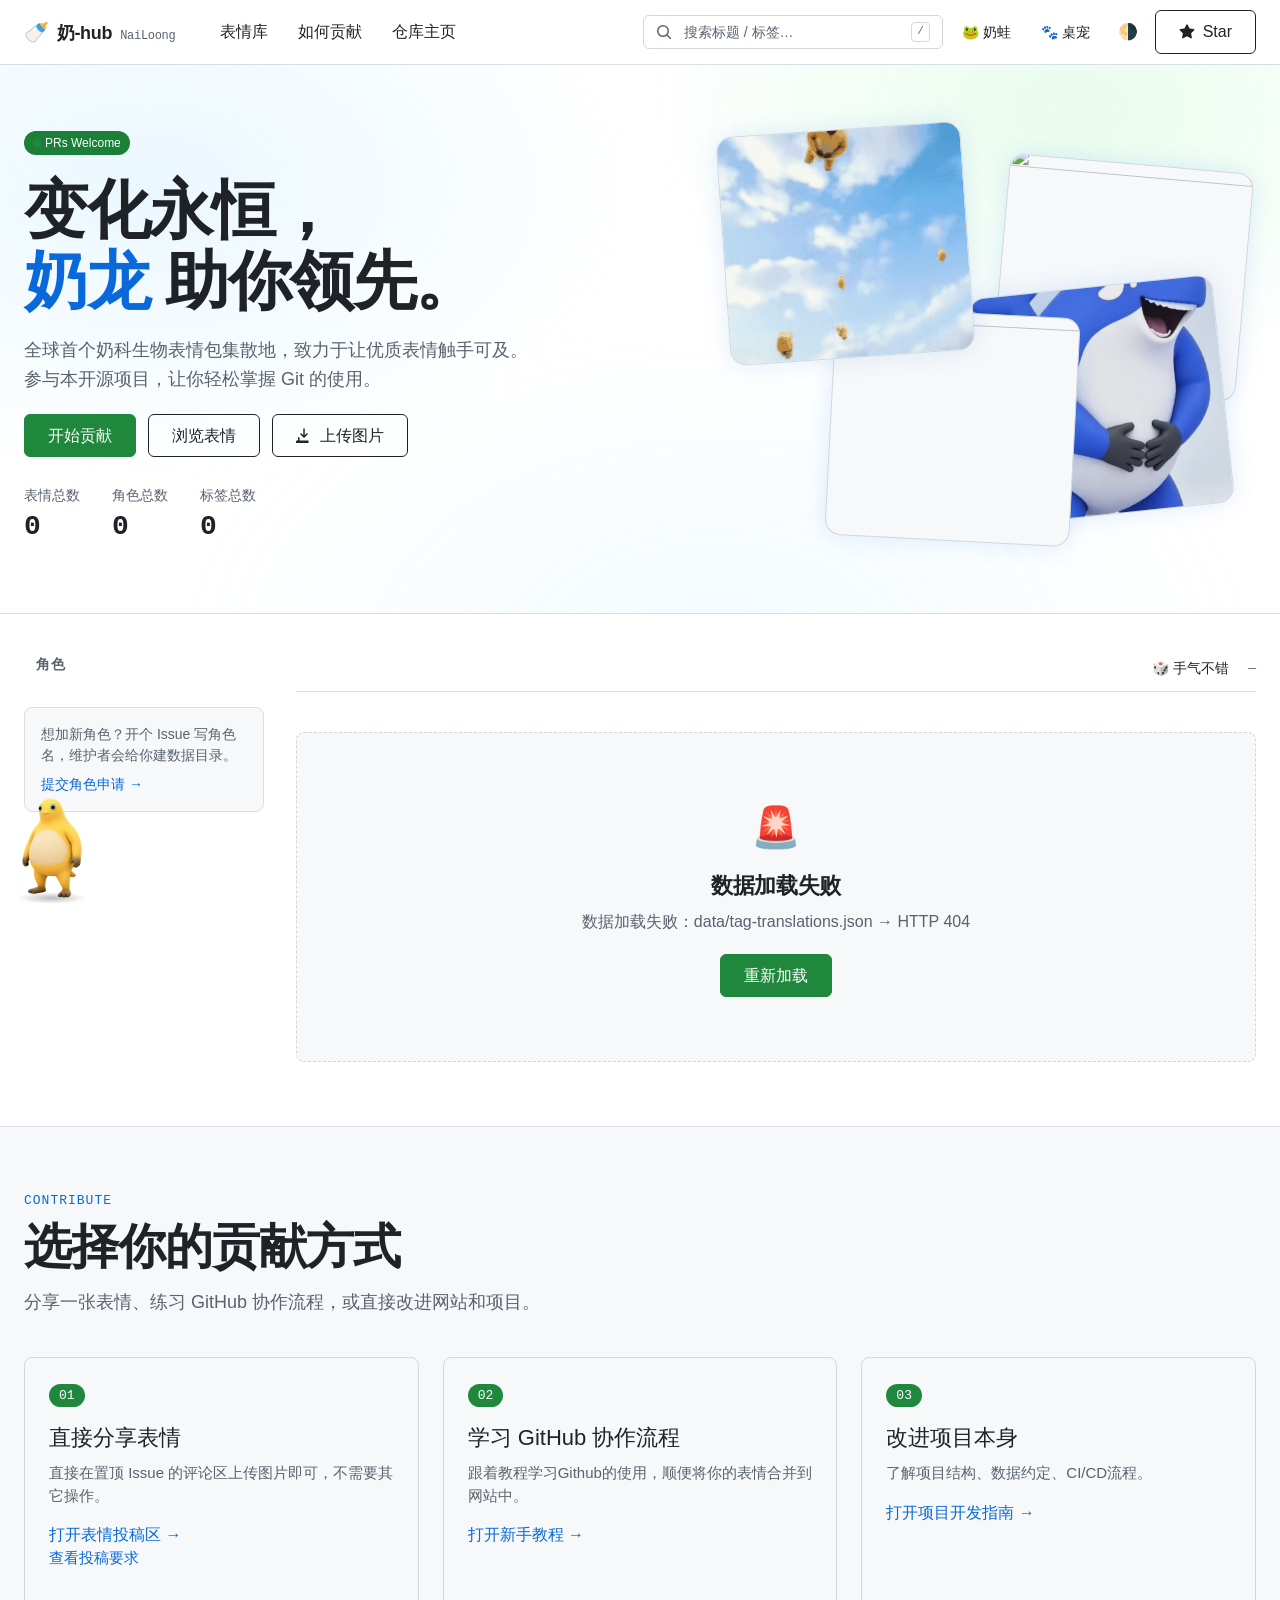
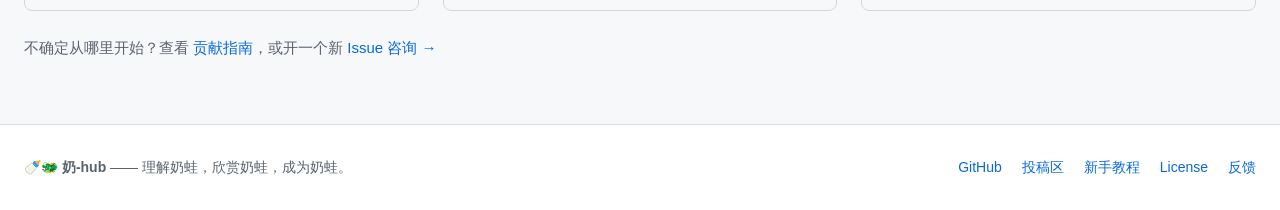
==== index.html @ 18b0f51c "删掉奶娃语音面板" ====
<!DOCTYPE html>
<html lang="zh-CN" data-theme="auto">
<head>
  <meta charset="utf-8">
  <meta name="viewport" content="width=device-width, initial-scale=1">
  <title>奶-hub · NaiLoong — 分布式表情包仓库</title>
  <meta name="description" content="奶-hub（NaiLoong）：奶蛙、奶蛋表情合集，顺便带你走完 Fork → PR 的首次 GitHub 贡献流程。">
  <meta name="color-scheme" content="dark light">
  <meta name="theme-color" content="#0d1117" media="(prefers-color-scheme: dark)">
  <meta name="theme-color" content="#ffffff" media="(prefers-color-scheme: light)">
  <meta property="og:type" content="website">
  <meta property="og:site_name" content="奶-hub · NaiLoong">
  <meta property="og:title" content="奶-hub · NaiLoong — 分布式表情包仓库">
  <meta property="og:description" content="奶-hub（NaiLoong）：奶蛙、奶蛋表情合集，顺便带你走完 Fork → PR 的首次 GitHub 贡献流程。">
  <meta property="og:url" content="https://lin-alg.github.io/NaiLoong/">
  <meta property="og:image" content="https://lin-alg.github.io/NaiLoong/assets/placeholders/naijing.jpg">
  <meta name="twitter:card" content="summary">
  <link rel="icon" href="assets/icons/favicon.svg" type="image/svg+xml">
  <link rel="stylesheet" href="assets/css/style.css">
</head>
<body>
  <a class="skip-link" href="#main">跳到主内容</a>

  <header class="site-header">
    <div class="container header-inner">
      <a class="brand" href="#/">
        <span class="brand-mark" aria-hidden="true">🍼</span>
        <span class="brand-name">奶-hub</span>
        <span class="brand-sub">NaiLoong</span>
      </a>

      <nav class="header-nav" aria-label="主导航">
        <a class="btn btn-ghost" href="#gallery">表情库</a>
        <a class="btn btn-ghost" href="#contribute">如何贡献</a>
        <a class="btn btn-ghost" data-repo-link href="#" rel="noopener">仓库主页</a>
      </nav>

      <div class="header-actions">
        <form class="search-field" id="searchForm" role="search" autocomplete="off">
          <button class="search-submit" type="submit" aria-label="搜索">
            <svg class="search-icon" viewBox="0 0 16 16" width="16" height="16" aria-hidden="true">
              <path fill="currentColor" d="M10.68 11.74a6 6 0 0 1-7.922-8.982 6 6 0 0 1 8.982 7.922l3.04 3.04a.749.749 0 0 1-.326 1.275.749.749 0 0 1-.734-.215ZM11.5 7a4.499 4.499 0 1 0-8.997 0A4.499 4.499 0 0 0 11.5 7Z"></path>
            </svg>
          </button>
          <input id="searchInput" type="search" placeholder="搜索标题 / 标签…" autocomplete="off" spellcheck="false" aria-label="搜索表情">
          <kbd>/</kbd>
        </form>

        <button id="naiwaToggle" class="btn btn-ghost btn-sm hide-sm" type="button" data-naiwa-toggle aria-pressed="false" title="切换到奶蛙主题">🐸 奶蛙</button>

        <button id="petToggle" class="btn btn-ghost btn-sm hide-sm" type="button" data-pet-toggle aria-pressed="true" title="让奶蛙躲起来">🐾 桌宠</button>

        <button id="themeToggle" class="btn btn-ghost icon-btn" type="button" aria-label="切换配色主题" title="切换配色主题">
          <span id="themeIcon" aria-hidden="true">🌗</span>
        </button>

        <a class="btn btn-secondary hide-sm star-btn" data-repo-link data-repo-suffix="/stargazers" href="#" rel="noopener" title="觉得有趣就给项目点个 Star">
          <svg viewBox="0 0 16 16" width="16" height="16" aria-hidden="true"><path fill="currentColor" d="M8 .25a.75.75 0 0 1 .673.418l1.882 3.815 4.21.612a.75.75 0 0 1 .416 1.279l-3.046 2.97.719 4.192a.751.751 0 0 1-1.088.791L8 12.347l-3.766 1.98a.75.75 0 0 1-1.088-.79l.72-4.194L.818 6.374a.75.75 0 0 1 .416-1.28l4.21-.611L7.327.668A.75.75 0 0 1 8 .25Z"/></svg>
          <span id="starCount">Star</span>
        </a>

        <button class="btn btn-ghost icon-btn menu-toggle" id="mobileMenuToggle" type="button" aria-expanded="false" aria-controls="mobileNav" aria-label="打开菜单" title="打开菜单">
          <svg viewBox="0 0 16 16" width="18" height="18" aria-hidden="true"><path fill="currentColor" d="M1.75 3.25A.75.75 0 0 1 2.5 2.5h11a.75.75 0 0 1 0 1.5h-11a.75.75 0 0 1-.75-.75Zm0 4.75a.75.75 0 0 1 .75-.75h11a.75.75 0 0 1 0 1.5h-11a.75.75 0 0 1-.75-.75Zm0 4.75a.75.75 0 0 1 .75-.75h11a.75.75 0 0 1 0 1.5h-11a.75.75 0 0 1-.75-.75Z"/></svg>
        </button>
      </div>

      <nav class="mobile-nav" id="mobileNav" aria-label="移动端主导航" hidden>
        <a href="#gallery">
          <span class="mobile-nav-icon" aria-hidden="true"><svg viewBox="0 0 16 16" fill="none"><rect x="2" y="2" width="5" height="5" rx="1" stroke="currentColor" stroke-width="1.4"/><rect x="9" y="2" width="5" height="5" rx="1" stroke="currentColor" stroke-width="1.4"/><rect x="2" y="9" width="5" height="5" rx="1" stroke="currentColor" stroke-width="1.4"/><rect x="9" y="9" width="5" height="5" rx="1" stroke="currentColor" stroke-width="1.4"/></svg></span>
          <span>表情库</span>
        </a>
        <a href="#contribute">
          <span class="mobile-nav-icon" aria-hidden="true"><svg viewBox="0 0 16 16" fill="none"><path d="M8 2.25v11.5M2.25 8h11.5" stroke="currentColor" stroke-width="1.6" stroke-linecap="round"/><circle cx="8" cy="8" r="6.25" stroke="currentColor" stroke-width="1.2"/></svg></span>
          <span>如何贡献</span>
        </a>
        <a data-repo-link data-repo-suffix="" href="#" rel="noopener">
          <span class="mobile-nav-icon" aria-hidden="true"><svg viewBox="0 0 16 16" fill="none"><path d="M3 2.5h6.25L13 6.25v7.25H3z" stroke="currentColor" stroke-width="1.3" stroke-linejoin="round"/><path d="M9 2.75v3.5h3.5M5.25 9h5.5M5.25 11.25h5.5" stroke="currentColor" stroke-width="1.3" stroke-linecap="round" stroke-linejoin="round"/></svg></span>
          <span>仓库主页</span>
        </a>
        <button class="mobile-nav-upload" type="button" data-upload-trigger>
          <span class="mobile-nav-icon" aria-hidden="true"><svg viewBox="0 0 16 16" fill="none"><path d="M8 10V2.5m0 0L5.25 5.25M8 2.5l2.75 2.75M3 9.5v3.75h10V9.5" stroke="currentColor" stroke-width="1.4" stroke-linecap="round" stroke-linejoin="round"/></svg></span>
          <span>上传图片</span>
        </button>
        <button class="mobile-nav-toggle" type="button" data-naiwa-toggle aria-pressed="false">
          <span class="mobile-nav-icon" aria-hidden="true">🐸</span>
          <span>奶蛙主题</span>
        </button>
        <button class="mobile-nav-toggle" type="button" data-pet-toggle aria-pressed="true">
          <span class="mobile-nav-icon" aria-hidden="true">🐾</span>
          <span>奶蛙桌宠</span>
        </button>
      </nav>
    </div>
  </header>

  <section class="hero" id="top">
    <div class="hero-aurora" aria-hidden="true"></div>
    <div class="container hero-inner">
      <div class="hero-copy">
        <span class="badge badge-open">
          <span class="dot" aria-hidden="true"></span>
          PRs Welcome
        </span>
        <h1 class="hero-title">变化永恒，<br><span class="hero-accent">奶龙</span> 助你领先。</h1>
        <p class="hero-lead">
          全球首个奶科生物表情包集散地，致力于让优质表情触手可及。<br>
          参与本开源项目，让你轻松掌握 Git 的使用。
        </p>
        <div class="hero-actions">
          <a class="btn btn-primary" href="#contribute">开始贡献</a>
          <a class="btn btn-secondary" href="#gallery">浏览表情</a>
          <button class="btn btn-secondary upload-trigger" type="button" data-upload-trigger>
            <svg viewBox="0 0 16 16" width="16" height="16" aria-hidden="true"><path fill="currentColor" d="M8 1.25a.75.75 0 0 1 .75.75v6.19l1.72-1.72a.75.75 0 1 1 1.06 1.06l-3 3a.75.75 0 0 1-1.06 0l-3-3a.75.75 0 1 1 1.06-1.06l1.78 1.78V2A.75.75 0 0 1 8 1.25Z"/><path fill="currentColor" d="M2.75 10a.75.75 0 0 1 .75.75v2.5c0 .138.112.25.25.25h8.5a.25.25 0 0 1 .25.25v2.5a1.75 1.75 0 0 1-1.75 1.75h-8.5A1.75 1.75 0 0 1 2 13.25v-2.5a.75.75 0 0 1 .75-.75Z"/></svg>
            <span>上传图片</span>
          </button>
        </div>
        <dl class="hero-stats">
          <div class="stat"><dt>表情总数</dt><dd id="statItems">0</dd></div>
          <div class="stat"><dt>角色总数</dt><dd id="statChars">0</dd></div>
          <div class="stat"><dt>标签总数</dt><dd id="statTags">0</dd></div>
        </dl>
      </div>
      <div class="hero-visual" aria-hidden="true">
        <div class="hero-tile t1"><img src="assets/placeholders/naiwa_laugh.gif" alt=""></div>
        <div class="hero-tile t2"><img src="assets/placeholders/naidan_andi.gif" alt=""></div>
        <div class="hero-tile t3"><img src="assets/placeholders/naiwa_redemption.gif" alt=""></div>
        <div class="hero-tile t4"><img src="assets/placeholders/naijing.jpg" alt=""></div>
      </div>
    </div>
  </section>

  <main id="main" class="container layout" tabindex="-1">
    <aside class="sidebar" aria-label="角色导航">
      <p class="sidebar-title">角色</p>
      <nav class="sidebar-nav" id="sidebarNav"></nav>
      <div class="sidebar-note reveal">
        <p>想加新角色？开个 Issue 写角色名，维护者会给你建数据目录。</p>
        <a class="link" data-repo-link data-repo-suffix="/issues/new" href="#" rel="noopener">提交角色申请 →</a>
      </div>
    </aside>

    <div class="content" id="gallery">
      <p class="role-intro" id="roleIntro" hidden></p>
      <div class="toolbar">
        <div class="tabs" id="subTabs" role="tablist" aria-label="表情类型"></div>
        <div class="toolbar-meta">
          <button class="btn btn-ghost btn-sm" id="randomBtn" type="button" title="从当前结果中随机打开一张">🎲 手气不错</button>
          <span class="count" id="resultCount" role="status" aria-live="polite">—</span>
          <button class="btn btn-ghost btn-sm" id="clearFilters" type="button" hidden>清除筛选</button>
        </div>
      </div>

      <div class="tag-panel" id="tagPanel" aria-label="标签筛选"></div>

      <div class="grid" id="grid"></div>

      <div class="pager pager-bottom" id="pagerBottom" aria-label="分页导航"></div>

      <div class="empty-state" id="emptyState" hidden>
        <div class="empty-icon" aria-hidden="true">🔍</div>
        <h3>没找到匹配的表情</h3>
        <p>换个关键词，或者点掉几个标签试试。</p>
        <button class="btn btn-secondary" id="emptyReset" type="button">重置筛选</button>
      </div>

      <div class="empty-state" id="errorState" hidden>
        <div class="empty-icon" aria-hidden="true">🚨</div>
        <h3>数据加载失败</h3>
        <p id="errorMsg">请检查网络，或稍后重试。</p>
        <button class="btn btn-primary" id="retryBtn" type="button">重新加载</button>
      </div>
    </div>
  </main>

  <section class="contribute" id="contribute">
    <div class="container">
      <div class="section-head reveal">
        <p class="eyebrow">Contribute</p>
        <h2 class="section-title">选择你的贡献方式</h2>
        <p class="section-lead">分享一张表情、练习 GitHub 协作流程，或直接改进网站和项目。</p>
      </div>

      <ol class="quest">
        <li class="quest-card reveal">
          <span class="quest-num">01</span>
          <h3>直接分享表情</h3>
          <p>直接在置顶 Issue 的评论区上传图片即可，不需要其它操作。</p>
          <a class="link" data-repo-link data-repo-suffix="/issues/1" href="#" rel="noopener">打开表情投稿区 →</a>
          <p><a class="link" href="docs.html#/meme-submissions">查看投稿要求</a></p>
        </li>
        <li class="quest-card reveal">
          <span class="quest-num">02</span>
          <h3>学习 GitHub 协作流程</h3>
          <p>跟着教程学习Github的使用，顺便将你的表情合并到网站中。</p>
          <a class="link" href="docs.html#/github-beginner-guide">打开新手教程 →</a>
        </li>
        <li class="quest-card reveal">
          <span class="quest-num">03</span>
          <h3>改进项目本身</h3>
          <p>了解项目结构、数据约定、CI/CD流程。</p>
          <a class="link" href="docs.html#/project-maintainers-guide">打开项目开发指南 →</a>
        </li>
      </ol>

      <p class="quest-help reveal">
        不确定从哪里开始？查看 <a class="link" href="docs.html#/contributing">贡献指南</a>，或开一个新
        <a class="link" data-repo-link data-repo-suffix="/issues" href="#" rel="noopener">Issue 咨询 →</a>
      </p>
    </div>
  </section>

  <footer class="site-footer">
    <div class="container footer-inner">
      <p>🍼🐲 <strong>奶-hub</strong> —— 理解奶蛙，欣赏奶蛙，成为奶蛙。</p>
      <p class="footer-links">
        <a class="link" data-repo-link href="#" rel="noopener">GitHub</a>
        <a class="link" data-repo-link data-repo-suffix="/issues/1" href="#" rel="noopener">投稿区</a>
        <a class="link" href="docs.html#/github-beginner-guide">新手教程</a>
        <a class="link" href="LICENSE">License</a>
        <a class="link" data-repo-link data-repo-suffix="/issues" href="#" rel="noopener">反馈</a>
      </p>
    </div>
  </footer>

  <dialog class="image-dialog" id="imageDialog" aria-labelledby="imageDialogTitle">
    <div class="image-dialog-content">
      <div class="image-dialog-head">
        <div class="image-dialog-heading">
          <h2 class="image-dialog-title" id="imageDialogTitle">原图</h2>
          <p class="image-dialog-source" id="imageDialogSource" hidden>
            <span>贡献者：<a class="image-dialog-owner" id="imageDialogOwner" href="#" target="_blank" rel="noopener noreferrer"></a></span>
            <a class="image-dialog-source-link" id="imageDialogSourceLink" href="#" target="_blank" rel="noopener noreferrer">查看源文件</a>
            <button class="btn btn-ghost btn-sm image-dialog-download" id="imageDialogDownload" type="button" hidden title="下载原图" aria-label="下载原图">
              <svg viewBox="0 0 16 16" width="14" height="14" aria-hidden="true"><path fill="currentColor" d="M8 1.25a.75.75 0 0 1 .75.75v6.19l1.72-1.72a.75.75 0 1 1 1.06 1.06l-3 3a.75.75 0 0 1-1.06 0l-3-3a.75.75 0 1 1 1.06-1.06l1.78 1.78V2A.75.75 0 0 1 8 1.25Z"/><path fill="currentColor" d="M2.75 10a.75.75 0 0 1 .75.75v2.5c0 .138.112.25.25.25h8.5a.25.25 0 0 0 .25-.25v-2.5a.75.75 0 0 1 1.5 0v2.5A1.75 1.75 0 0 1 12.25 15h-8.5A1.75 1.75 0 0 1 2 13.25v-2.5a.75.75 0 0 1 .75-.75Z"/></svg>
              <span>下载原图</span>
            </button>
          </p>
        </div>
        <button class="btn btn-ghost icon-btn image-dialog-close" id="imageDialogClose" type="button" aria-label="关闭原图">
          <svg viewBox="0 0 16 16" width="16" height="16" aria-hidden="true"><path fill="currentColor" d="M3.72 3.72a.75.75 0 0 1 1.06 0L8 6.94l3.22-3.22a.75.75 0 1 1 1.06 1.06L9.06 8l3.22 3.22a.75.75 0 1 1-1.06 1.06L8 9.06l-3.22 3.22a.75.75 0 1 1-1.06-1.06L6.94 8 3.72 4.78a.75.75 0 0 1 0-1.06Z"/></svg>
        </button>
      </div>
      <div class="image-dialog-stage">
        <p class="image-dialog-status" id="imageDialogStatus" role="status" hidden>正在加载原图…</p>
        <img id="imageDialogImage" alt="" hidden>
      </div>
    </div>
  </dialog>

  <dialog class="upload-dialog" id="uploadDialog" aria-labelledby="uploadDialogTitle">
    <div class="upload-dialog-content">
      <div class="upload-dialog-head">
        <div>
          <h2 class="upload-dialog-title" id="uploadDialogTitle">上传图片</h2>
          <p class="upload-dialog-subtitle">支持 JPG、PNG 或 GIF，单张不超过 5 MB，最多选择 10 张。</p>
        </div>
        <button class="btn btn-ghost icon-btn upload-dialog-close" id="uploadDialogClose" type="button" aria-label="关闭上传窗口" title="关闭上传窗口">
          <svg viewBox="0 0 16 16" width="16" height="16" aria-hidden="true"><path fill="currentColor" d="M3.72 3.72a.75.75 0 0 1 1.06 0L8 6.94l3.22-3.22a.75.75 0 1 1 1.06 1.06L9.06 8l3.22 3.22a.75.75 0 1 1-1.06 1.06L8 9.06l-3.22 3.22a.75.75 0 1 1-1.06-1.06L6.94 8 3.72 4.78a.75.75 0 0 1 0-1.06Z"/></svg>
        </button>
      </div>
      <div class="upload-dialog-body">
        <button class="btn btn-secondary upload-picker" id="uploadChoose" type="button">
          <svg viewBox="0 0 16 16" width="24" height="24" aria-hidden="true"><path fill="currentColor" d="M8 1.25a.75.75 0 0 1 .75.75v6.19l1.72-1.72a.75.75 0 1 1 1.06 1.06l-3 3a.75.75 0 0 1-1.06 0l-3-3a.75.75 0 1 1 1.06-1.06l1.78 1.78V2A.75.75 0 0 1 8 1.25Z"/><path fill="currentColor" d="M2.75 10a.75.75 0 0 1 .75.75v2.5c0 .138.112.25.25.25h8.5a.25.25 0 0 0 .25-.25v-2.5a.75.75 0 1 1 1.5 0v2.5A1.75 1.75 0 0 1 12.25 15h-8.5A1.75 1.75 0 0 1 2 13.25v-2.5a.75.75 0 0 1 .75-.75Z"/></svg>
          <span>选择图片</span>
        </button>
        <input id="uploadInput" type="file" accept=".jpg,.jpeg,.png,.gif,image/jpeg,image/png,image/gif" aria-label="选择待上传图片" multiple hidden>
        <p class="upload-selection" id="uploadSelection" role="status">尚未选择图片</p>
        <ul class="upload-list" id="uploadList" aria-label="待上传图片"></ul>
        <div class="upload-progress" aria-live="polite">
          <div class="upload-progress-head">
            <span id="uploadProgressStatus">等待选择图片</span>
            <span id="uploadProgressCount">0 / 0</span>
          </div>
          <div class="upload-progress-track" id="uploadProgressTrack" role="progressbar" aria-label="上传进度" aria-valuemin="0" aria-valuemax="100" aria-valuenow="0">
            <span id="uploadProgressBar"></span>
          </div>
        </div>
        <div class="upload-dialog-actions">
          <button class="btn btn-ghost" id="uploadCancel" type="button">取消</button>
          <button class="btn btn-primary" id="uploadSubmit" type="button" disabled>开始上传</button>
        </div>
      </div>
    </div>
  </dialog>

  <div class="toast" id="toast" role="status" aria-live="polite" hidden></div>

  <noscript>
    <div class="noscript">本站需要启用 JavaScript 才能渲染表情数据。</div>
  </noscript>

  <script src="assets/js/search.js"></script>
  <script src="assets/js/ghimg.js"></script>
  <script src="assets/js/pet.js"></script>
  <script src="assets/js/app.js"></script>
</body>
</html>
---- assets/css/style.css ----
:root {
  --bg: #0d1117;
  --bg-subtle: #010409;
  --surface: #1f2328;
  --surface-2: #161b22;
  --surface-light: #f0f6fc;
  --text: #f0f6fc;
  --text-on-light: #1f2328;
  --muted: #9198a1;
  --accent: #8dd6ff;
  --primary: #5fed83;
  --primary-hover: #72ff97;
  --primary-active: #4ace6a;
  --primary-dark: #08872b;
  --text-on-primary: #000000;
  --border: #484f58;
  --border-muted: #3d444d;
  --glow: 0 0 24px rgba(141, 214, 255, 0.15);
  --glow-hover: 0 0 32px rgba(141, 214, 255, 0.25);
  --header-bg: rgba(13, 17, 23, 0.85);
  --overlay: rgba(1, 4, 9, 0.7);

  --r-sm: 6px;
  --r-md: 8px;
  --r-lg: 16px;
  --r-full: 9999px;

  --sp-1: 4px;
  --sp-2: 8px;
  --sp-3: 12px;
  --sp-4: 16px;
  --sp-5: 20px;
  --sp-6: 24px;
  --sp-8: 32px;
  --sp-10: 40px;
  --sp-12: 48px;
  --sp-16: 64px;

  --font: "Mona Sans", -apple-system, BlinkMacSystemFont, "Segoe UI", Helvetica, Arial, sans-serif,
    "Apple Color Emoji", "Segoe UI Emoji", "Noto Color Emoji";
  --mono: ui-monospace, "Mona Sans Mono", SFMono-Regular, "SF Mono", Menlo, Consolas,
    "Liberation Mono", monospace;

  --header-h: 64px;
  --container: 1280px;
}

:root[data-theme="light"] {
  --bg: #ffffff;
  --bg-subtle: #f6f8fa;
  --surface: #f6f8fa;
  --surface-2: #ffffff;
  --surface-light: #ffffff;
  --text: #1f2328;
  --text-on-light: #1f2328;
  --muted: #59636e;
  --accent: #0969da;
  --primary: #1f883d;
  --primary-hover: #2a9f47;
  --primary-active: #178136;
  --primary-dark: #1a7f37;
  --text-on-primary: #ffffff;
  --border: #d0d7de;
  --border-muted: #d8dee4;
  --glow: 0 0 24px rgba(9, 105, 218, 0.12);
  --glow-hover: 0 0 32px rgba(9, 105, 218, 0.2);
  --header-bg: rgba(255, 255, 255, 0.85);
  --overlay: rgba(31, 35, 40, 0.5);
}

/* 奶蛙主题：海绵宝宝级的亮黄底 + 海水蓝点缀，圆角和光晕都放软。 */
:root[data-theme="naiwa"] {
  --bg: #ffe45c;
  --bg-subtle: #ffd83d;
  --surface: #fff6c9;
  --surface-2: #ffe98f;
  --surface-light: #fffdf0;
  --text: #4a3400;
  --text-on-light: #4a3400;
  --muted: #6d5210;
  --accent: #0b7fa8;
  --primary: #f5a300;
  --primary-hover: #ffb524;
  --primary-active: #d98c00;
  --primary-dark: #8a5800;
  --text-on-primary: #3a2600;
  --border: #e8c64a;
  --border-muted: #f2d96e;
  --glow: 0 0 24px rgba(245, 163, 0, 0.3);
  --glow-hover: 0 0 32px rgba(11, 127, 168, 0.32);
  --header-bg: rgba(255, 228, 92, 0.86);
  --overlay: rgba(74, 52, 0, 0.45);

  --r-sm: 8px;
  --r-md: 14px;
  --r-lg: 22px;
}

:root[data-theme="naiwa"] body {
  background-image:
    radial-gradient(circle at 12% 14%, rgba(11, 127, 168, 0.14), transparent 40%),
    radial-gradient(circle at 88% 8%, rgba(255, 255, 255, 0.4), transparent 38%),
    radial-gradient(circle at 70% 92%, rgba(11, 127, 168, 0.1), transparent 42%);
  background-attachment: fixed;
}

:root[data-theme="naiwa"] ::selection {
  background: rgba(245, 163, 0, 0.42);
}

:root[data-theme="naiwa"] .hero-aurora {
  background:
    radial-gradient(45% 55% at 18% 30%, rgba(255, 255, 255, 0.5), transparent 70%),
    radial-gradient(40% 50% at 78% 20%, rgba(11, 127, 168, 0.24), transparent 70%),
    radial-gradient(50% 60% at 55% 90%, rgba(245, 163, 0, 0.32), transparent 70%);
}

:root[data-theme="naiwa"] .hero-title,
:root[data-theme="naiwa"] .section-title {
  letter-spacing: -0.5px;
}

:root[data-theme="naiwa"] .pet-bubble {
  background: #fffdf0;
  border-color: #e0b93f;
  box-shadow: 0 2px 0 rgba(170, 130, 15, 0.16);
}

:root[data-theme="naiwa"] .pet-bubble::after {
  background: #fffdf0;
  border-color: #e0b93f;
}

:root[data-theme="naiwa"] .card:hover {
  transform: translateY(-6px) rotate(-0.3deg);
}

:root[data-theme="naiwa"] .btn-ghost.is-on,
:root[data-theme="naiwa"] .mobile-nav-toggle.is-on {
  background: var(--surface-2);
  border-color: var(--border);
  color: var(--primary-dark);
}

@media (prefers-color-scheme: light) {
  :root[data-theme="auto"] {
    --bg: #ffffff;
    --bg-subtle: #f6f8fa;
    --surface: #f6f8fa;
    --surface-2: #ffffff;
    --surface-light: #ffffff;
    --text: #1f2328;
    --text-on-light: #1f2328;
    --muted: #59636e;
    --accent: #0969da;
    --primary: #1f883d;
    --primary-hover: #2a9f47;
    --primary-active: #178136;
    --primary-dark: #1a7f37;
    --text-on-primary: #ffffff;
    --border: #d0d7de;
    --border-muted: #d8dee4;
    --glow: 0 0 24px rgba(9, 105, 218, 0.12);
    --glow-hover: 0 0 32px rgba(9, 105, 218, 0.2);
    --header-bg: rgba(255, 255, 255, 0.85);
    --overlay: rgba(31, 35, 40, 0.5);
  }
}

*,
*::before,
*::after {
  box-sizing: border-box;
}

html {
  scroll-behavior: smooth;
  scroll-padding-top: calc(var(--header-h) + var(--sp-6));
}

body {
  margin: 0;
  background-color: var(--bg);
  color: var(--text);
  font-family: var(--font);
  font-size: 16px;
  line-height: 1.5;
  -webkit-font-smoothing: antialiased;
  text-rendering: optimizeLegibility;
}

img {
  max-width: 100%;
  display: block;
}

[hidden] {
  display: none !important;
}

a {
  color: inherit;
  text-decoration: none;
}

h1, h2, h3, p, dl, dd, ol, ul {
  margin: 0;
}

:focus-visible {
  outline: 2px solid var(--accent);
  outline-offset: 2px;
}

::selection {
  background: rgba(141, 214, 255, 0.3);
  color: inherit;
}

:root[data-theme="light"] ::selection {
  background: rgba(9, 105, 218, 0.22);
}

.container {
  max-width: var(--container);
  margin: 0 auto;
  padding: 0 var(--sp-6);
}

.skip-link {
  position: absolute;
  left: -9999px;
  top: var(--sp-2);
  z-index: 99;
  background: var(--primary);
  color: var(--text-on-primary);
  padding: var(--sp-2) var(--sp-4);
  border-radius: var(--r-sm);
}

.skip-link:focus {
  left: var(--sp-4);
}

.link {
  color: var(--accent);
  transition: text-decoration-color 150ms ease-out;
}

.link:hover {
  text-decoration: underline;
  text-decoration-color: var(--accent);
}

code {
  font-family: var(--mono);
  font-size: 14px;
  background: var(--surface-2);
  border: 1px solid var(--border-muted);
  border-radius: var(--r-sm);
  padding: 1px 6px;
}

/* ---------- Buttons ---------- */
.btn {
  display: inline-flex;
  align-items: center;
  justify-content: center;
  gap: var(--sp-2);
  font-family: inherit;
  font-size: 16px;
  font-weight: 500;
  line-height: 1.2;
  padding: 11px 23px;
  border-radius: var(--r-sm);
  border: 1px solid transparent;
  background: transparent;
  color: var(--text);
  cursor: pointer;
  white-space: nowrap;
  transition: background-color 80ms cubic-bezier(0.33, 1, 0.68, 1),
    border-color 80ms cubic-bezier(0.33, 1, 0.68, 1), color 80ms cubic-bezier(0.33, 1, 0.68, 1);
}

.btn-primary {
  background: var(--primary);
  border-color: var(--primary);
  color: var(--text-on-primary);
}

.btn-primary:hover {
  background: var(--primary-hover);
  border-color: var(--primary-hover);
}

.btn-primary:active {
  background: var(--primary-active);
  border-color: var(--primary-active);
  transition: none;
}

.btn-secondary {
  border-color: var(--text);
  color: var(--text);
}

.btn-secondary:hover {
  background: rgba(240, 246, 252, 0.1);
}

:root[data-theme="light"] .btn-secondary:hover {
  background: rgba(31, 35, 40, 0.08);
}

.btn-secondary:active {
  background: rgba(240, 246, 252, 0.15);
  transition: none;
}

.btn-ghost {
  font-weight: 400;
  padding: 8px 12px;
}

.btn-ghost:hover {
  color: var(--accent);
  background: rgba(141, 214, 255, 0.1);
}

.btn-ghost:active {
  background: rgba(141, 214, 255, 0.15);
  transition: none;
}

:root[data-theme="light"] .btn-ghost:hover,
:root[data-theme="light"] .btn-ghost:active {
  background: rgba(9, 105, 218, 0.1);
}

.btn-sm {
  font-size: 14px;
  padding: 5px 10px;
}

.icon-btn {
  padding: 8px;
  min-width: 36px;
  min-height: 36px;
  font-size: 16px;
}

/* ---------- Badges ---------- */
.badge {
  display: inline-flex;
  align-items: center;
  gap: var(--sp-1);
  font-size: 12px;
  font-weight: 500;
  padding: 2px 8px;
  border-radius: var(--r-full);
  line-height: 1.5;
  border: 1px solid transparent;
}

.badge-open {
  background: var(--primary-dark);
  color: #ffffff;
}

.badge-open .dot {
  width: 8px;
  height: 8px;
  border-radius: var(--r-full);
  background: var(--primary);
}

/* ---------- Header ---------- */
.site-header {
  position: sticky;
  top: 0;
  z-index: 32;
  background: var(--header-bg);
  backdrop-filter: saturate(160%) blur(12px);
  border-bottom: 1px solid var(--border-muted);
}

.header-inner {
  display: flex;
  align-items: center;
  gap: var(--sp-4);
  height: var(--header-h);
}

.brand {
  display: inline-flex;
  align-items: baseline;
  gap: var(--sp-2);
  font-weight: 600;
  font-size: 18px;
  letter-spacing: -0.3px;
}

.brand-mark {
  font-size: 20px;
}

.brand-sub {
  font-family: var(--mono);
  font-size: 12px;
  color: var(--muted);
  font-weight: 400;
}

.header-nav {
  display: flex;
  align-items: center;
  gap: var(--sp-1);
  margin-left: var(--sp-4);
}

.header-actions {
  display: flex;
  align-items: center;
  gap: var(--sp-2);
  margin-left: auto;
  flex: 1 1 auto;
  justify-content: flex-end;
  min-width: 0;
}

.search-field {
  position: relative;
  display: flex;
  align-items: center;
  gap: var(--sp-1);
  background: var(--surface-light);
  border: 1px solid var(--border);
  border-radius: var(--r-sm);
  padding: 0 var(--sp-3);
  margin: 0;
  flex: 0 1 300px;
  min-width: 120px;
  transition: border-color 150ms ease-out, box-shadow 150ms ease-out;
}

.search-field:focus-within {
  border-color: var(--accent);
  box-shadow: 0 0 12px rgba(141, 214, 255, 0.3);
}

:root[data-theme="light"] .search-field:focus-within {
  box-shadow: 0 0 12px rgba(9, 105, 218, 0.25);
}

.search-submit {
  display: flex;
  align-items: center;
  justify-content: center;
  background: none;
  border: none;
  padding: 6px 0;
  color: var(--muted);
  cursor: pointer;
  flex: none;
  border-radius: var(--r-sm);
  transition: color 150ms ease-out, transform 150ms ease-out;
}

.search-submit:hover {
  color: var(--accent);
}

.search-submit:active {
  transform: scale(0.9);
}

.search-field .search-icon {
  color: inherit;
  flex: none;
}

.search-field input {
  background: transparent;
  border: none;
  outline: none;
  color: var(--text-on-light);
  font-family: inherit;
  font-size: 14px;
  padding: 8px var(--sp-2);
  flex: 1 1 auto;
  width: 100%;
  min-width: 0;
  transition: opacity 150ms ease-out;
}

.search-field input::placeholder {
  color: var(--muted);
}

.search-field kbd {
  font-family: var(--mono);
  font-size: 11px;
  color: var(--muted);
  border: 1px solid var(--border);
  border-radius: 4px;
  padding: 0 5px;
  line-height: 1.6;
}

/* ---------- Hero ---------- */
.hero {
  position: relative;
  overflow: hidden;
  border-bottom: 1px solid var(--border-muted);
  padding: var(--sp-16) 0;
}

.hero-aurora {
  position: absolute;
  inset: -20% -10% auto -10%;
  height: 140%;
  background:
    radial-gradient(45% 55% at 18% 30%, rgba(141, 214, 255, 0.18), transparent 70%),
    radial-gradient(40% 50% at 78% 20%, rgba(95, 237, 131, 0.14), transparent 70%),
    radial-gradient(50% 60% at 55% 90%, rgba(141, 214, 255, 0.1), transparent 70%);
  filter: blur(8px);
  z-index: -1;
  animation: aurora-shift 16s ease-in-out infinite alternate;
}

@keyframes aurora-shift {
  from { transform: translate3d(-2%, -1%, 0) scale(1); }
  to { transform: translate3d(3%, 2%, 0) scale(1.06); }
}

.hero-inner {
  display: grid;
  grid-template-columns: minmax(0, 1.1fr) minmax(0, 0.9fr);
  gap: var(--sp-12);
  align-items: center;
}

.hero-copy > * + * {
  margin-top: var(--sp-5);
}

.hero-copy > * {
  animation: rise 620ms cubic-bezier(0.33, 1, 0.68, 1) backwards;
}

.hero-copy > *:nth-child(1) { animation-delay: 40ms; }
.hero-copy > *:nth-child(2) { animation-delay: 110ms; }
.hero-copy > *:nth-child(3) { animation-delay: 180ms; }
.hero-copy > *:nth-child(4) { animation-delay: 250ms; }
.hero-copy > *:nth-child(5) { animation-delay: 320ms; }

@keyframes rise {
  from {
    opacity: 0;
    transform: translateY(18px);
  }
  to {
    opacity: 1;
    transform: none;
  }
}

.hero-title {
  font-size: clamp(40px, 6vw, 64px);
  font-weight: 600;
  line-height: 1.1;
  letter-spacing: -1.5px;
}

.hero-accent {
  color: var(--accent);
}

.hero-lead {
  font-size: 18px;
  line-height: 1.6;
  color: var(--muted);
  max-width: 56ch;
}

.hero-actions {
  display: flex;
  flex-wrap: wrap;
  gap: var(--sp-3);
}

.hero-stats {
  display: flex;
  gap: var(--sp-8);
  padding-top: var(--sp-2);
}

.stat dt {
  font-size: 14px;
  color: var(--muted);
}

.stat dd {
  font-family: var(--mono);
  font-size: 28px;
  font-weight: 600;
  letter-spacing: -0.5px;
  color: var(--text);
}

.hero-visual {
  position: relative;
  height: 420px;
}

.hero-tile {
  --rot: 0deg;
  position: absolute;
  width: 46%;
  border: 1px solid var(--border);
  border-radius: var(--r-lg);
  overflow: hidden;
  background: var(--surface);
  box-shadow: var(--glow);
  transform: rotate(var(--rot));
  animation: tile-in 700ms cubic-bezier(0.33, 1, 0.68, 1) backwards;
  transition: transform 240ms cubic-bezier(0.33, 1, 0.68, 1), box-shadow 240ms ease-out,
    border-color 240ms ease-out;
}

@keyframes tile-in {
  from {
    opacity: 0;
    transform: translateY(28px) scale(0.94) rotate(var(--rot));
  }
}

.hero-tile img {
  display: block;
  width: 100%;
  aspect-ratio: 1 / 1;
  margin: -8px 0;
  object-fit: cover;
  animation: float 7s ease-in-out infinite alternate;
}

.hero-tile.t2 img { animation-duration: 8.5s; animation-delay: -1.2s; }
.hero-tile.t3 img { animation-duration: 9.5s; animation-delay: -2.4s; }
.hero-tile.t4 img { animation-duration: 8s; animation-delay: -3.1s; }

@keyframes float {
  from {
    transform: translateY(-5px);
  }
  to {
    transform: translateY(6px);
  }
}

.hero-tile:hover {
  border-color: var(--accent);
  box-shadow: var(--glow-hover);
  transform: rotate(var(--rot)) translateY(-4px);
}

.hero-tile.t1 { top: 0; left: 0; --rot: -4deg; z-index: 5; }
.hero-tile.t2 { top: 8%; right: 2%; --rot: 5deg; z-index: 1; }
.hero-tile.t3 { bottom: 2%; left: 20%; --rot: 3deg; z-index: 3; }
.hero-tile.t4 { bottom: 8%; right: 6%; --rot: -6deg; z-index: 2; }

.hero-tile:hover,
.hero-tile:focus-within {
  z-index: 10;
}

/* ---------- Layout ---------- */
.layout {
  display: grid;
  grid-template-columns: 240px minmax(0, 1fr);
  gap: var(--sp-8);
  padding-top: var(--sp-10);
  padding-bottom: var(--sp-16);
  align-items: start;
}

.sidebar {
  position: sticky;
  top: calc(var(--header-h) + var(--sp-6));
}

.sidebar-title {
  font-size: 14px;
  font-weight: 600;
  color: var(--muted);
  text-transform: uppercase;
  letter-spacing: 0.6px;
  padding: 0 var(--sp-3);
  margin-bottom: var(--sp-2);
}

.sidebar-nav {
  display: flex;
  flex-direction: column;
  gap: var(--sp-1);
}

.side-item {
  display: flex;
  align-items: center;
  gap: var(--sp-2);
  padding: var(--sp-2) var(--sp-3);
  border-radius: var(--r-sm);
  border: 1px solid transparent;
  color: var(--text);
  transition: background-color 150ms ease-out, border-color 150ms ease-out,
    color 150ms ease-out, transform 180ms cubic-bezier(0.33, 1, 0.68, 1);
}

.side-item:hover {
  background: rgba(141, 214, 255, 0.08);
  color: var(--accent);
  transform: translateX(3px);
}

:root[data-theme="light"] .side-item:hover {
  background: rgba(9, 105, 218, 0.08);
}

.side-item.is-active {
  background: var(--surface);
  border-color: var(--border);
  color: var(--text);
}

.side-icon {
  font-size: 16px;
}

.side-name {
  font-size: 15px;
  font-weight: 500;
}

.side-count {
  margin-left: auto;
  font-family: var(--mono);
  font-size: 12px;
  color: var(--muted);
}

.sidebar-note {
  margin-top: var(--sp-6);
  padding: var(--sp-4);
  background: var(--surface);
  border: 1px solid var(--border-muted);
  border-radius: var(--r-md);
  font-size: 14px;
  color: var(--muted);
}

.sidebar-note p {
  margin-bottom: var(--sp-2);
}

/* ---------- Toolbar & Tabs ---------- */
.role-intro {
  margin: 0 0 var(--sp-3);
  font-size: 14px;
  line-height: 1.6;
  color: var(--muted);
}

.toolbar {
  display: flex;
  align-items: flex-end;
  justify-content: space-between;
  gap: var(--sp-4);
  border-bottom: 1px solid var(--border-muted);
}

.tabs {
  display: flex;
  gap: var(--sp-2);
  overflow-x: auto;
}

.tab {
  font-family: inherit;
  font-size: 15px;
  background: none;
  border: none;
  border-bottom: 2px solid transparent;
  color: var(--muted);
  padding: var(--sp-2) var(--sp-3);
  cursor: pointer;
  display: inline-flex;
  align-items: center;
  gap: var(--sp-2);
  transition: color 150ms ease-out, border-color 200ms cubic-bezier(0.33, 1, 0.68, 1),
    transform 160ms ease-out;
  white-space: nowrap;
}

.tab:hover {
  color: var(--text);
  transform: translateY(-1px);
}

.tab.is-active {
  color: var(--text);
  border-bottom-color: var(--accent);
  font-weight: 600;
}

.tab .tab-count {
  font-family: var(--mono);
  font-size: 12px;
  color: var(--muted);
}

.toolbar-meta {
  display: flex;
  align-items: center;
  gap: var(--sp-2);
  padding-bottom: var(--sp-2);
}

.count {
  font-family: var(--mono);
  font-size: 13px;
  color: var(--muted);
}

/* ---------- Tag panel ---------- */
.tag-panel {
  display: flex;
  flex-direction: column;
  gap: var(--sp-3);
  padding: var(--sp-5) 0;
}

.tag-group {
  display: flex;
  align-items: baseline;
  gap: var(--sp-3);
  flex-wrap: wrap;
}

.tag-group-label {
  font-family: var(--mono);
  font-size: 12px;
  color: var(--muted);
  min-width: 84px;
  text-transform: lowercase;
}

.chip-row {
  display: flex;
  flex-wrap: wrap;
  gap: var(--sp-2);
}

.chip {
  font-family: inherit;
  font-size: 13px;
  line-height: 1.5;
  padding: 3px 10px;
  border-radius: var(--r-full);
  border: 1px solid var(--border-muted);
  background: transparent;
  color: var(--muted);
  cursor: pointer;
  transition: background-color 80ms cubic-bezier(0.33, 1, 0.68, 1),
    border-color 80ms cubic-bezier(0.33, 1, 0.68, 1), color 80ms cubic-bezier(0.33, 1, 0.68, 1);
}

.chip:hover {
  border-color: var(--accent);
  color: var(--accent);
}

.chip.is-on {
  background: rgba(95, 237, 131, 0.14);
  border-color: var(--primary);
  color: var(--text);
  font-weight: 500;
}

:root[data-theme="light"] .chip.is-on {
  background: rgba(31, 136, 61, 0.15);
  border-color: var(--primary-dark);
  color: var(--primary-dark);
}

.chip:active {
  transform: scale(0.94);
}

.chip.is-on {
  animation: chip-pop 260ms cubic-bezier(0.33, 1, 0.68, 1);
}

@keyframes chip-pop {
  0% { transform: scale(0.88); }
  60% { transform: scale(1.07); }
  100% { transform: scale(1); }
}

/* ---------- Pagination ---------- */
.pager {
  display: flex;
  align-items: center;
  justify-content: space-between;
  gap: var(--sp-4);
  flex-wrap: wrap;
  padding: var(--sp-4) 0;
}

.pager[hidden] {
  display: none;
}

.pager-bottom {
  border-top: 1px solid var(--border-muted);
}

.pager-info {
  font-size: 14px;
  color: var(--muted);
}

.pager-info strong {
  font-family: var(--mono);
  font-weight: 600;
  color: var(--text);
}

.pager-nav {
  display: flex;
  align-items: center;
  gap: var(--sp-1);
  flex-wrap: wrap;
}

.pager-btn {
  font-family: inherit;
  font-size: 14px;
  line-height: 1.4;
  color: var(--text);
  background: transparent;
  border: 1px solid var(--border-muted);
  border-radius: var(--r-sm);
  padding: 5px 10px;
  min-height: 32px;
  cursor: pointer;
  transition: background-color 80ms cubic-bezier(0.33, 1, 0.68, 1),
    border-color 80ms cubic-bezier(0.33, 1, 0.68, 1),
    color 80ms cubic-bezier(0.33, 1, 0.68, 1), transform 120ms ease-out;
}

.pager-btn:hover:not(:disabled) {
  border-color: var(--accent);
  color: var(--accent);
  background: rgba(141, 214, 255, 0.08);
}

:root[data-theme="light"] .pager-btn:hover:not(:disabled) {
  background: rgba(9, 105, 218, 0.08);
}

.pager-btn:active:not(:disabled) {
  transform: translateY(1px);
}

.pager-btn:disabled {
  opacity: 0.45;
  cursor: not-allowed;
}

.pager-num {
  min-width: 32px;
}

.pager-btn.is-on {
  background: var(--primary);
  border-color: var(--primary);
  color: var(--text-on-primary);
  font-weight: 600;
}

.pager-ellipsis {
  color: var(--muted);
  padding: 0 var(--sp-1);
}

.pager-size {
  display: inline-flex;
  align-items: center;
  gap: var(--sp-2);
  font-size: 14px;
  color: var(--muted);
}

.page-size-select {
  font-family: inherit;
  font-size: 14px;
  color: var(--text);
  background: var(--surface);
  border: 1px solid var(--border);
  border-radius: var(--r-sm);
  padding: 5px var(--sp-2);
  min-height: 32px;
  cursor: pointer;
  transition: border-color 150ms ease-out, box-shadow 150ms ease-out;
}

.page-size-select:hover {
  border-color: var(--accent);
}

.page-size-select:focus {
  border-color: var(--accent);
  outline: none;
  box-shadow: 0 0 12px rgba(141, 214, 255, 0.3);
}

/* ---------- Masonry grid ---------- */
.grid {
  columns: 4 220px;
  column-gap: var(--sp-4);
}

.card {
  position: relative;
  break-inside: avoid;
  margin-bottom: var(--sp-4);
  background: var(--surface);
  border: 1px solid var(--border);
  border-radius: var(--r-md);
  overflow: hidden;
  transition: border-color 200ms ease-out, box-shadow 200ms ease-out,
    transform 220ms cubic-bezier(0.33, 1, 0.68, 1);
  animation: card-in 340ms cubic-bezier(0.33, 1, 0.68, 1) backwards;
  animation-delay: calc(var(--i, 0) * 34ms);
  will-change: transform, opacity;
}

.card:hover {
  border-color: var(--accent);
  box-shadow: var(--glow);
  transform: translateY(-4px);
}

.card:active {
  transform: translateY(-1px);
}

@keyframes card-in {
  from {
    opacity: 0;
    transform: translateY(16px) scale(0.985);
  }
  to {
    opacity: 1;
    transform: none;
  }
}

@keyframes fade-in {
  from { opacity: 0; transform: translateY(6px); }
  to { opacity: 1; transform: none; }
}

.card-media {
  background: var(--bg-subtle);
  border-bottom: 1px solid var(--border-muted);
}

.card-media img {
  width: 100%;
  aspect-ratio: 1 / 1;
  object-fit: cover;
  opacity: 0;
  transition: opacity 260ms ease-out;
}

.card-media img.is-loaded {
  opacity: 1;
}

.card-open {
  position: absolute;
  inset: 0;
  z-index: 1;
  width: 100%;
  height: 100%;
  padding: 0;
  border: 0;
  background: transparent;
  color: var(--text);
  cursor: zoom-in;
}

.card-open:focus-visible {
  outline: 2px solid var(--accent);
  outline-offset: -3px;
}

.card-open svg {
  position: absolute;
  right: var(--sp-3);
  bottom: var(--sp-3);
  display: block;
  width: 36px;
  height: 36px;
  padding: 8px;
  border: 1px solid var(--border);
  border-radius: var(--r-sm);
  background: var(--surface);
  color: var(--text);
  opacity: 0;
  box-shadow: var(--glow);
  transition: opacity 150ms ease-out, color 150ms ease-out, border-color 150ms ease-out;
}

.card:hover .card-open svg,
.card-open:focus-visible svg {
  opacity: 1;
}

.card-media.is-broken {
  display: flex;
  align-items: center;
  justify-content: center;
  aspect-ratio: 1 / 1;
  color: var(--muted);
  font-family: var(--mono);
  font-size: 13px;
}

.card-body {
  display: grid;
  grid-template-rows: 42px 48px;
  gap: 8px;
  height: 126px;
  box-sizing: border-box;
  padding: var(--sp-3) var(--sp-4) var(--sp-4);
}

.card-head {
  display: flex;
  align-items: center;
  gap: var(--sp-2);
  min-width: 0;
  height: 42px;
  overflow: hidden;
}

.card-title {
  min-width: 0;
  display: -webkit-box;
  overflow: hidden;
  font-size: 15px;
  font-weight: 600;
  line-height: 1.4;
  letter-spacing: -0.2px;
  -webkit-box-orient: vertical;
  -webkit-line-clamp: 2;
}

.download-btn {
  position: relative;
  z-index: 2;
  margin-left: auto;
  flex: none;
  color: var(--muted);
  opacity: 0;
  transition: opacity 150ms ease-out, color 150ms ease-out, background-color 150ms ease-out;
}

.card:hover .download-btn,
.download-btn:focus-visible {
  opacity: 1;
}

.download-btn:hover {
  color: var(--accent);
}

.card-tags {
  display: flex;
  flex-wrap: wrap;
  gap: var(--sp-1);
  align-content: flex-start;
  height: 48px;
  overflow: hidden;
}

.tag {
  font-size: 12px;
  line-height: 1.5;
  padding: 1px 8px;
  border-radius: var(--r-full);
  background: var(--surface-2);
  border: 1px solid var(--border-muted);
  color: var(--muted);
}

/* ---------- Original image dialog ---------- */
.image-dialog {
  width: min(1100px, calc(100vw - 32px));
  max-width: none;
  max-height: calc(100vh - 32px);
  max-height: calc(100dvh - 32px);
  margin: auto;
  padding: 0;
  overflow: hidden;
  border: 1px solid var(--border);
  border-radius: var(--r-md);
  background: var(--surface);
  color: var(--text);
  box-shadow: 0 24px 80px rgba(0, 0, 0, 0.45);
}

.image-dialog::backdrop {
  background: rgba(1, 4, 9, 0.84);
  backdrop-filter: blur(4px);
}

.image-dialog-content {
  display: grid;
  grid-template-rows: auto minmax(0, 1fr);
  max-height: calc(100vh - 32px);
  max-height: calc(100dvh - 32px);
}

.image-dialog-head {
  display: flex;
  align-items: center;
  gap: var(--sp-3);
  min-height: 56px;
  padding: var(--sp-2) var(--sp-3) var(--sp-2) var(--sp-5);
  border-bottom: 1px solid var(--border-muted);
}

.image-dialog-heading {
  min-width: 0;
  display: flex;
  flex-direction: column;
  gap: 2px;
}

.image-dialog-title {
  min-width: 0;
  overflow: hidden;
  font-size: 15px;
  font-weight: 600;
  line-height: 1.4;
  text-overflow: ellipsis;
  white-space: nowrap;
}

.image-dialog-source {
  display: flex;
  flex-wrap: wrap;
  align-items: baseline;
  gap: 2px var(--sp-3);
  color: var(--muted);
  font-size: 12px;
  line-height: 1.4;
}

.image-dialog-owner {
  color: var(--text);
  font-family: var(--mono);
  font-weight: 500;
}

.image-dialog-owner:hover {
  text-decoration: underline;
  text-underline-offset: 3px;
}

.image-dialog-source-link {
  color: var(--accent);
  overflow-wrap: anywhere;
}

.image-dialog-source-link:hover {
  text-decoration: underline;
  text-underline-offset: 3px;
}

.image-dialog-close {
  flex: none;
  margin-left: auto;
}

.image-dialog-stage {
  position: relative;
  display: grid;
  place-items: center;
  min-height: 180px;
  overflow: auto;
  padding: var(--sp-4);
  background: var(--bg-subtle);
}

.image-dialog-stage img {
  max-width: 100%;
  max-height: calc(100vh - 112px);
  max-height: calc(100dvh - 112px);
  width: auto;
  height: auto;
  object-fit: contain;
}

.image-dialog-status {
  color: var(--muted);
  font-size: 14px;
}

/* ---------- Skeleton & empty ---------- */
.skeleton {
  break-inside: avoid;
  margin-bottom: var(--sp-4);
  border: 1px solid var(--border-muted);
  border-radius: var(--r-md);
  background: var(--surface);
  overflow: hidden;
}

.skeleton-media {
  aspect-ratio: 1 / 1;
  background: linear-gradient(90deg, var(--surface-2) 25%, var(--surface) 50%, var(--surface-2) 75%);
  background-size: 200% 100%;
  animation: shimmer 1.2s linear infinite;
}

.skeleton-line {
  height: 12px;
  margin: var(--sp-3) var(--sp-4);
  border-radius: var(--r-sm);
  background: var(--surface-2);
}

.skeleton-line.short {
  width: 50%;
  margin-bottom: var(--sp-4);
}

@keyframes shimmer {
  from { background-position: 200% 0; }
  to { background-position: -200% 0; }
}

.empty-state {
  text-align: center;
  padding: var(--sp-16) var(--sp-6);
  border: 1px dashed var(--border);
  border-radius: var(--r-md);
  background: var(--surface);
  animation: fade-in 240ms cubic-bezier(0.33, 1, 0.68, 1) both;
}

.empty-state[hidden] {
  display: none;
}

.empty-icon {
  font-size: 40px;
  margin-bottom: var(--sp-3);
}

.empty-state h3 {
  font-size: 22px;
  font-weight: 600;
  letter-spacing: -0.3px;
}

.empty-state p {
  color: var(--muted);
  margin: var(--sp-2) 0 var(--sp-5);
}

.reveal {
  opacity: 0;
  transform: translateY(20px);
  transition: opacity 520ms cubic-bezier(0.33, 1, 0.68, 1),
    transform 520ms cubic-bezier(0.33, 1, 0.68, 1);
  transition-delay: var(--d, 0ms);
}

.reveal.is-visible {
  opacity: 1;
  transform: none;
}

/* ---------- Desktop pet ---------- */
.pet {
  position: fixed;
  left: 0;
  bottom: 0;
  width: var(--pet-w, 96px);
  height: var(--pet-h, 104px);
  cursor: grab;
  touch-action: none;
  user-select: none;
  -webkit-user-select: none;
  will-change: transform;
}

/* 脚下投影：素材是雪碧图背景，用 drop-shadow 只会框出矩形，所以画一个椭圆。 */
.pet::before {
  content: "";
  position: absolute;
  left: 14%;
  right: 14%;
  bottom: -4px;
  height: 12px;
  border-radius: 50%;
  background: radial-gradient(ellipse at center, rgba(0, 0, 0, 0.26), transparent 70%);
  transition: opacity 160ms ease-out;
}

.pet.is-airborne::before {
  opacity: 0;
}

.pet.is-dragging {
  cursor: grabbing;
}

/* 图片弹窗和上传窗口打开时让位，不干扰阅读。 */
.pet.is-paused {
  opacity: 0;
  pointer-events: none;
  transition: opacity 160ms ease-out;
}

.pet.is-squash {
  animation: pet-squash 260ms cubic-bezier(0.34, 1.56, 0.64, 1);
}

@keyframes pet-squash {
  0% { scale: 1 1; }
  35% { scale: 1.14 0.82; }
  70% { scale: 0.94 1.06; }
  100% { scale: 1 1; }
}

.pet:focus-visible {
  outline: 2px solid var(--accent);
  outline-offset: 4px;
  border-radius: var(--r-md);
}

.pet-sprite {
  width: 100%;
  height: 100%;
  background-repeat: no-repeat;
  background-size: calc(100% * var(--pet-cols, 8)) calc(100% * var(--pet-rows, 9));
  transform-origin: 50% 100%;
}

.pet-sprite.pet-breathe {
  animation: pet-breathe 3.4s ease-in-out infinite;
}

@keyframes pet-breathe {
  0%, 100% { transform: translateY(0) scale(1, 1); }
  50% { transform: translateY(-1.5%) scale(1.02, 0.98); }
}

.pet-sprite.pet-bob {
  animation: pet-bob 460ms ease-in-out infinite;
}

@keyframes pet-bob {
  0%, 100% { transform: translateY(0) rotate(0deg); }
  25% { transform: translateY(-5%) rotate(1.8deg); }
  75% { transform: translateY(-1%) rotate(-1.8deg); }
}

.pet[data-state="sleep"] .pet-sprite {
  filter: saturate(0.65) brightness(0.94);
}

.pet[data-state="sleep"]::after {
  content: "z";
  position: absolute;
  right: 4%;
  top: -8%;
  font-family: var(--mono);
  font-size: clamp(14px, calc(var(--pet-h, 104px) / 4), 26px);
  font-weight: 700;
  color: var(--muted);
  animation: pet-z 2.6s ease-in-out infinite;
}

@keyframes pet-z {
  0% { opacity: 0; transform: translateY(6px) scale(0.8); }
  40% { opacity: 1; }
  100% { opacity: 0; transform: translateY(-16px) scale(1.15); }
}

.pet-bubble {
  position: absolute;
  left: 50%;
  bottom: calc(100% - 4px);
  max-width: min(240px, 60vw);
  padding: var(--sp-2) var(--sp-3);
  border: 1px solid var(--border);
  border-radius: var(--r-lg);
  background: var(--surface);
  color: var(--text);
  font-size: 14px;
  font-weight: 500;
  line-height: 1.4;
  white-space: nowrap;
  overflow: hidden;
  text-overflow: ellipsis;
  box-shadow: var(--glow);
  opacity: 0;
  transform: translateX(-50%) scale(0.9);
  transition: opacity 180ms ease-out, transform 180ms cubic-bezier(0.33, 1, 0.68, 1);
  pointer-events: none;
}

.pet-bubble::after {
  content: "";
  position: absolute;
  left: 50%;
  bottom: -7px;
  width: 12px;
  height: 12px;
  margin-left: -6px;
  background: var(--surface);
  border-right: 1px solid var(--border);
  border-bottom: 1px solid var(--border);
  transform: rotate(45deg);
}

.pet-bubble.is-on {
  opacity: 1;
  transform: translateX(-50%) scale(1);
}

.pet-menu {
  position: fixed;
  z-index: 130;
  min-width: 136px;
  padding: 4px;
  border: 1px solid var(--border);
  border-radius: var(--r-md);
  background: var(--surface);
  box-shadow: 0 12px 28px rgba(1, 4, 9, 0.28);
  animation: fade-in 140ms ease-out;
}

.pet-menu-item {
  display: block;
  width: 100%;
  padding: var(--sp-2) var(--sp-3);
  border: 0;
  border-radius: var(--r-sm);
  background: transparent;
  color: var(--text);
  font: inherit;
  font-size: 14px;
  text-align: left;
  cursor: pointer;
}

.pet-menu-item:hover,
.pet-menu-item:focus-visible {
  background: var(--surface-2);
  color: var(--accent);
  outline: none;
}

@media (max-width: 600px) {
  .pet-bubble {
    font-size: 13px;
  }
}

/* ---------- Contribute ---------- */
.contribute {
  border-top: 1px solid var(--border-muted);
  background: var(--bg-subtle);
  padding: var(--sp-16) 0;
}

.section-head {
  max-width: 720px;
  margin-bottom: var(--sp-10);
}

.eyebrow {
  font-family: var(--mono);
  font-size: 13px;
  color: var(--accent);
  letter-spacing: 1px;
  text-transform: uppercase;
  margin-bottom: var(--sp-2);
}

.section-title {
  font-size: clamp(32px, 4vw, 48px);
  font-weight: 600;
  line-height: 1.2;
  letter-spacing: -1px;
}

.section-lead {
  font-size: 18px;
  line-height: 1.6;
  color: var(--muted);
  margin-top: var(--sp-3);
}

.quest {
  list-style: none;
  margin: 0;
  padding: 0;
  display: grid;
  grid-template-columns: repeat(auto-fit, minmax(260px, 1fr));
  gap: var(--sp-6);
}

.quest-card {
  position: relative;
  background: var(--surface);
  border: 1px solid var(--border);
  border-radius: var(--r-md);
  padding: var(--sp-6);
  transition: border-color 200ms ease-out, box-shadow 200ms ease-out;
}

.quest-card:hover {
  border-color: var(--accent);
  box-shadow: var(--glow);
}

.quest-num {
  font-family: var(--mono);
  font-size: 13px;
  color: var(--text-on-primary);
  background: var(--primary);
  border-radius: var(--r-full);
  padding: 2px 10px;
  display: inline-block;
}

.quest-card h3 {
  font-size: 22px;
  font-weight: 400;
  line-height: 1.4;
  margin: var(--sp-4) 0 var(--sp-2);
}

.quest-en {
  font-family: var(--mono);
  font-size: 13px;
  color: var(--muted);
}

.quest-card p {
  font-size: 15px;
  color: var(--muted);
  margin-bottom: var(--sp-4);
}

.quest-cmd {
  display: block;
  font-family: var(--mono);
  font-size: 13px;
  line-height: 1.7;
  color: var(--text);
  background: var(--bg);
  border: 1px solid var(--border-muted);
  border-radius: var(--r-md);
  padding: var(--sp-3);
  margin: 0 0 var(--sp-4);
  overflow-x: auto;
  white-space: pre;
}

.quest-card .quest-cmd {
  white-space: pre-wrap;
  word-break: break-all;
}

.quest-cli {
  margin-top: var(--sp-6);
  background: var(--surface);
  border: 1px solid var(--border);
  border-radius: var(--r-md);
  padding: var(--sp-3) var(--sp-6) var(--sp-5);
}

.quest-cli summary {
  cursor: pointer;
  font-size: 15px;
  color: var(--text);
}

.quest-cli summary:hover {
  color: var(--accent);
}

.quest-cli[open] summary {
  margin-bottom: var(--sp-3);
}

.quest-cli .quest-cmd {
  margin-bottom: 0;
}

.quest-note {
  font-size: 14px;
  line-height: 1.7;
  color: var(--muted);
  margin-top: var(--sp-3);
}

.quest-help {
  margin-top: var(--sp-6);
  font-size: 15px;
  line-height: 1.7;
  color: var(--muted);
}

/* ---------- Footer ---------- */
.site-footer {
  border-top: 1px solid var(--border-muted);
  padding: var(--sp-8) 0;
  font-size: 14px;
  color: var(--muted);
}

.footer-inner {
  display: flex;
  justify-content: space-between;
  gap: var(--sp-4);
  flex-wrap: wrap;
}

.footer-links {
  display: flex;
  gap: var(--sp-5);
}

/* ---------- Toast ---------- */
.toast {
  position: fixed;
  left: 50%;
  bottom: var(--sp-8);
  transform: translate(-50%, 12px);
  z-index: 99;
  background: var(--surface);
  color: var(--text);
  border: 1px solid var(--border);
  border-radius: var(--r-sm);
  box-shadow: var(--glow-hover);
  padding: var(--sp-3) var(--sp-5);
  font-size: 14px;
  opacity: 0;
  transition: opacity 160ms ease-out, transform 160ms ease-out;
}

.toast.is-on {
  opacity: 1;
  transform: translate(-50%, 0);
}

.noscript {
  padding: var(--sp-6);
  text-align: center;
  color: var(--muted);
  border: 1px solid var(--border);
  border-radius: var(--r-md);
  margin: var(--sp-6);
}

/* ---------- Image context menu ---------- */
.ctx-menu {
  position: fixed;
  left: 0;
  top: 0;
  z-index: 120;
  min-width: 210px;
  padding: var(--sp-1);
  border: 1px solid var(--border);
  border-radius: var(--r-md);
  background: var(--surface);
  color: var(--text);
  box-shadow: 0 16px 40px rgba(1, 4, 9, 0.45), var(--glow);
  font-size: 14px;
  user-select: none;
  animation: ctx-pop 120ms cubic-bezier(0.33, 1, 0.68, 1);
}

.ctx-menu[hidden] {
  display: none;
}

.ctx-item {
  display: flex;
  align-items: center;
  gap: var(--sp-3);
  width: 100%;
  min-height: 40px;
  padding: var(--sp-2) var(--sp-3);
  border: 0;
  border-radius: var(--r-sm);
  background: transparent;
  color: inherit;
  font: inherit;
  text-align: left;
  white-space: nowrap;
  touch-action: manipulation;
  cursor: pointer;
}

.ctx-item:hover,
.ctx-item:focus-visible {
  background: rgba(141, 214, 255, 0.12);
  color: var(--accent);
}

:root[data-theme="light"] .ctx-item:hover,
:root[data-theme="light"] .ctx-item:focus-visible {
  background: rgba(9, 105, 218, 0.1);
}

.ctx-item:focus-visible {
  outline-offset: -2px;
}

.ctx-item:active {
  background: rgba(141, 214, 255, 0.18);
}

:root[data-theme="light"] .ctx-item:active {
  background: rgba(9, 105, 218, 0.16);
}

.ctx-icon {
  display: inline-flex;
  flex: none;
  color: var(--muted);
}

.ctx-item:hover .ctx-icon,
.ctx-item:focus-visible .ctx-icon,
.ctx-item:active .ctx-icon {
  color: inherit;
}

@keyframes ctx-pop {
  from {
    opacity: 0;
    transform: scale(0.96);
  }
  to {
    opacity: 1;
    transform: none;
  }
}

@media (pointer: coarse) {
  .ctx-item {
    min-height: 46px;
  }
}

/* ---------- Responsive ---------- */
@media (max-width: 1011px) {
  .header-nav {
    display: none;
  }

  .search-field {
    flex-basis: 220px;
  }

  .hero-inner {
    grid-template-columns: minmax(0, 1fr);
    gap: var(--sp-8);
  }

  .hero-visual {
    height: 300px;
    max-width: 460px;
  }

  .layout {
    grid-template-columns: minmax(0, 1fr);
    gap: var(--sp-5);
  }

  .sidebar {
    position: static;
  }

  .sidebar-title {
    display: none;
  }

  .sidebar-nav {
    flex-direction: row;
    overflow-x: auto;
    padding-bottom: var(--sp-1);
  }

  .side-item {
    flex: none;
    border-color: var(--border-muted);
  }

  .sidebar-note {
    display: none;
  }
}

@media (max-width: 767px) {
  .download-btn {
    opacity: 1;
  }

  .card-open svg {
    opacity: 1;
  }

  .image-dialog {
    width: calc(100vw - 16px);
    max-height: calc(100vh - 16px);
    max-height: calc(100dvh - 16px);
  }

  .image-dialog-content {
    max-height: calc(100vh - 16px);
    max-height: calc(100dvh - 16px);
  }

  .image-dialog-head {
    min-height: 48px;
    padding-left: var(--sp-3);
  }

  .image-dialog-stage {
    min-height: 120px;
    padding: var(--sp-2);
  }

  .image-dialog-stage img {
    max-height: calc(100vh - 80px);
    max-height: calc(100dvh - 80px);
  }

  .hero {
    padding: var(--sp-10) 0;
  }

  .hero-visual {
    display: none;
  }

  .hero-stats {
    gap: var(--sp-6);
  }

  .header-nav {
    display: none;
  }

  .search-field {
    flex-basis: 180px;
  }

  .search-field kbd {
    display: none;
  }

  .grid {
    columns: 2 150px;
    column-gap: var(--sp-3);
  }

  .contribute {
    padding: var(--sp-10) 0;
  }

  .layout {
    padding-top: var(--sp-10);
    padding-bottom: var(--sp-10);
  }

  .tag-group-label {
    min-width: 100%;
  }
}

@media (max-width: 543px) {
  .hide-sm {
    display: none;
  }

  .search-field {
    flex-basis: 150px;
    min-width: 96px;
  }

  .container {
    padding: 0 var(--sp-4);
  }

  .grid {
    columns: 1;
  }

  .pager {
    gap: var(--sp-2);
    justify-content: center;
  }

  .pager-info {
    width: 100%;
    text-align: center;
  }

  .hero-title {
    letter-spacing: -1px;
  }

  .role-intro {
    font-size: 13px;
  }
}

@media (prefers-reduced-motion: reduce) {
  *,
  *::before,
  *::after {
    animation-duration: 0.001ms !important;
    animation-iteration-count: 1 !important;
    transition-duration: 0.001ms !important;
    scroll-behavior: auto !important;
  }
}

/* ---------- Image upload ---------- */
.upload-dialog {
  width: min(600px, calc(100vw - 32px));
  max-width: none;
  max-height: calc(100vh - 32px);
  max-height: calc(100dvh - 32px);
  margin: auto;
  padding: 0;
  overflow: hidden;
  border: 1px solid var(--border);
  border-radius: var(--r-md);
  background: var(--surface);
  color: var(--text);
  box-shadow: 0 24px 80px rgba(0, 0, 0, 0.45);
}

.upload-dialog::backdrop {
  background: rgba(1, 4, 9, 0.76);
  backdrop-filter: blur(4px);
}

.upload-dialog-content {
  display: grid;
  grid-template-rows: auto minmax(0, 1fr);
  max-height: calc(100vh - 32px);
  max-height: calc(100dvh - 32px);
}

.upload-dialog-head {
  display: flex;
  align-items: flex-start;
  gap: var(--sp-3);
  padding: var(--sp-5) var(--sp-5) var(--sp-4);
  border-bottom: 1px solid var(--border-muted);
}

.upload-dialog-title {
  font-size: 20px;
  line-height: 1.35;
  font-weight: 600;
}

.upload-dialog-subtitle {
  margin-top: var(--sp-1);
  color: var(--muted);
  font-size: 13px;
  line-height: 1.55;
}

.upload-dialog-close {
  flex: none;
  margin: -4px -4px 0 auto;
}

.upload-dialog-body {
  min-height: 0;
  padding: var(--sp-4) var(--sp-5) var(--sp-5);
  overflow: auto;
}

.upload-picker {
  display: flex;
  min-height: 82px;
  flex-direction: column;
  align-items: center;
  justify-content: center;
  gap: var(--sp-1);
  width: 100%;
  padding: var(--sp-3);
  border: 1px dashed var(--border);
  border-radius: var(--r-sm);
  color: var(--accent);
}

.upload-picker:disabled {
  opacity: 0.55;
  cursor: not-allowed;
}

.upload-selection {
  margin-top: var(--sp-3);
  color: var(--muted);
  font-size: 13px;
}

.upload-selection.is-error,
.upload-item-message {
  color: #cf222e;
}

.upload-list {
  display: grid;
  gap: var(--sp-2);
  max-height: min(300px, 34dvh);
  overflow: auto;
  padding: 0;
  margin: var(--sp-2) 0 0;
  list-style: none;
}

.upload-item {
  display: grid;
  grid-template-columns: 42px minmax(0, 1fr) auto 36px;
  align-items: center;
  gap: var(--sp-2);
  min-width: 0;
  padding: var(--sp-2);
  border: 1px solid var(--border-muted);
  border-radius: var(--r-sm);
  background: var(--bg-subtle);
}

.upload-thumbnail {
  display: block;
  width: 42px;
  height: 42px;
  object-fit: cover;
  border-radius: 4px;
  background: var(--surface-2);
}

.upload-item-info {
  display: grid;
  min-width: 0;
  gap: 2px;
}

.upload-item-name {
  overflow: hidden;
  font-size: 13px;
  font-weight: 500;
  text-overflow: ellipsis;
  white-space: nowrap;
}

.upload-item-size,
.upload-item-message {
  color: var(--muted);
  font-size: 11px;
  line-height: 1.4;
}

.upload-item-status {
  display: inline-flex;
  align-items: center;
  justify-content: flex-end;
  gap: 6px;
  color: var(--muted);
  font-size: 12px;
  white-space: nowrap;
}

.upload-item[data-status="success"] .upload-item-status {
  color: var(--primary);
}

.upload-item[data-status="error"] .upload-item-status,
.upload-item[data-status="invalid"] .upload-item-status {
  color: #cf222e;
}

.upload-spinner {
  width: 14px;
  height: 14px;
  border: 2px solid var(--border);
  border-top-color: var(--accent);
  border-radius: 50%;
  animation: upload-spin 700ms linear infinite;
}

@keyframes upload-spin {
  to { transform: rotate(360deg); }
}

.upload-remove {
  width: 32px;
  height: 32px;
  min-width: 32px;
  min-height: 32px;
  padding: 6px;
}

.upload-remove svg {
  width: 16px;
  height: 16px;
}

.upload-progress {
  margin-top: var(--sp-4);
}

.upload-progress-head {
  display: flex;
  justify-content: space-between;
  gap: var(--sp-3);
  margin-bottom: var(--sp-2);
  color: var(--muted);
  font-size: 12px;
}

.upload-progress-track {
  height: 6px;
  overflow: hidden;
  border-radius: var(--r-full);
  background: var(--border-muted);
}

.upload-progress-track > span {
  display: block;
  width: 0;
  height: 100%;
  border-radius: inherit;
  background: var(--primary);
  transition: width 120ms linear;
}

.upload-dialog-actions {
  display: flex;
  justify-content: flex-end;
  gap: var(--sp-2);
  margin-top: var(--sp-5);
}

.btn:disabled {
  opacity: 0.55;
  cursor: not-allowed;
}

/* ---------- Compact navigation and gallery ---------- */
.site-header .header-inner {
  position: relative;
}

.menu-toggle,
.mobile-nav {
  display: none;
}

@media (max-width: 1011px) {
  .site-header .header-inner {
    display: grid;
    grid-template-columns: auto minmax(0, 1fr) auto auto;
    grid-template-rows: 44px;
    gap: 0 var(--sp-2);
    height: auto;
    padding-top: var(--sp-2);
    padding-bottom: var(--sp-2);
  }

  .brand {
    grid-column: 1;
    grid-row: 1;
    min-width: 0;
    align-items: center;
    white-space: nowrap;
  }

  .brand-name {
    white-space: nowrap;
  }

  .header-actions {
    display: contents;
  }

  .header-actions .search-field {
    grid-column: 2;
    grid-row: 1;
    width: 100%;
    min-width: 0;
    flex-basis: auto;
  }

  .header-actions #themeToggle {
    grid-column: 3;
    grid-row: 1;
  }

  .header-actions .star-btn {
    display: none;
  }

  .menu-toggle {
    display: inline-flex;
    grid-column: 4;
    grid-row: 1;
  }

  .mobile-nav:not([hidden]) {
    position: absolute;
    top: calc(100% + 6px);
    right: var(--sp-4);
    z-index: 40;
    display: grid;
    width: min(264px, calc(100vw - 32px));
    gap: 3px;
    padding: 6px;
    border: 1px solid var(--border);
    border-radius: var(--r-sm);
    background: var(--surface);
    box-shadow: 0 18px 48px rgba(0, 0, 0, 0.25);
    backdrop-filter: blur(16px) saturate(140%);
    transform-origin: top right;
    animation: mobile-nav-in 150ms cubic-bezier(0.2, 0.75, 0.3, 1) both;
  }

  @keyframes mobile-nav-in {
    from { opacity: 0; transform: translateY(-5px) scale(0.98); }
    to { opacity: 1; transform: none; }
  }

  .mobile-nav a,
  .mobile-nav-upload,
  .mobile-nav-toggle {
    display: flex;
    align-items: center;
    gap: var(--sp-3);
    min-height: 44px;
    padding: var(--sp-2) var(--sp-3);
    border: 0;
    border-radius: 4px;
    background: transparent;
    color: var(--text);
    font: inherit;
    text-align: left;
  }

  .mobile-nav-icon {
    display: grid;
    flex: none;
    width: 20px;
    height: 20px;
    place-items: center;
    color: var(--muted);
  }

  .mobile-nav-icon svg,
  .mobile-nav-upload svg,
  .mobile-nav-toggle svg {
    display: block;
    width: 18px;
    height: 18px;
  }

  .mobile-nav a:hover,
  .mobile-nav a:focus-visible,
  .mobile-nav-upload:hover,
  .mobile-nav-toggle:hover {
    background: var(--surface-2);
    color: var(--accent);
  }

  .mobile-nav a:hover .mobile-nav-icon,
  .mobile-nav a:focus-visible .mobile-nav-icon {
    color: var(--accent);
  }

  .mobile-nav-upload {
    border-top: 1px solid var(--border-muted);
    margin-top: 4px;
    padding-top: var(--sp-3);
    color: var(--accent);
    cursor: pointer;
  }

  .grid {
    columns: 3 180px;
    column-gap: var(--sp-3);
  }

  .toolbar {
    flex-wrap: wrap;
    align-items: center;
  }

  .tabs {
    max-width: 100%;
  }

  .toolbar-meta {
    flex-wrap: wrap;
    padding-bottom: var(--sp-2);
  }

}

@media (max-width: 767px) {
  .layout.container {
    padding-top: var(--sp-10);
  }

  .brand-sub {
    display: none;
  }

  .hero-actions .btn {
    padding: 10px 14px;
  }

  .toolbar-meta {
    width: 100%;
    justify-content: space-between;
  }

  .grid {
    columns: 2;
  }

  .card-open svg {
    top: var(--sp-2);
    right: var(--sp-2);
    bottom: auto;
  }

  .card {
    margin-bottom: var(--sp-3);
  }

  .card-body {
    grid-template-rows: 36px 46px;
    gap: 4px;
    height: 102px;
    padding: 8px;
  }

  .card-head {
    height: 36px;
    align-items: center;
    gap: 2px;
  }

  .card-title {
    min-width: 0;
    display: -webkit-box;
    overflow: hidden;
    font-size: 13px;
    line-height: 1.35;
    overflow-wrap: anywhere;
    -webkit-box-orient: vertical;
    -webkit-line-clamp: 2;
  }

  .card-tags {
    height: 46px;
  }

  .download-btn {
    min-width: 30px;
    min-height: 30px;
    padding: 6px;
  }

  .tag {
    padding: 1px 6px;
    font-size: 11px;
  }

  .upload-dialog {
    width: calc(100vw - 16px);
    max-height: calc(100vh - 16px);
    max-height: calc(100dvh - 16px);
  }

  .upload-dialog-content {
    max-height: calc(100vh - 16px);
    max-height: calc(100dvh - 16px);
  }

  .upload-dialog-head {
    padding: var(--sp-4) var(--sp-3);
  }

  .upload-dialog-body {
    padding: var(--sp-3);
  }

  .upload-item {
    grid-template-columns: 36px minmax(0, 1fr) auto 32px;
    gap: 6px;
    padding: 6px;
  }

  .upload-thumbnail {
    width: 36px;
    height: 36px;
  }

  .upload-item-status {
    font-size: 11px;
  }
}

@media (max-width: 543px) {
  .site-header .header-inner {
    grid-template-rows: 42px;
  }

  .brand {
    font-size: 16px;
    gap: 6px;
  }

  .brand-mark {
    font-size: 18px;
  }

  .grid {
    columns: 2;
  }

  .toolbar-meta {
    gap: 4px;
  }

  .toolbar-meta .btn-sm {
    padding: 5px 7px;
  }

  .count {
    font-size: 11px;
  }

  .upload-dialog-subtitle {
    font-size: 12px;
  }

  .upload-item-status {
    max-width: 60px;
    white-space: normal;
  }
}

@media (max-width: 359px) {
  .site-header .header-inner {
    grid-template-columns: auto minmax(0, 1fr) auto auto;
    gap: 0 4px;
  }

  .brand {
    gap: 4px;
    font-size: 15px;
  }

  .brand-mark {
    font-size: 17px;
  }

  .header-actions #themeToggle,
  .menu-toggle {
    min-width: 32px;
    min-height: 32px;
    padding: 6px;
  }

  .header-actions .search-field {
    padding: 0 6px;
  }

  .search-field input {
    padding-right: 2px;
    padding-left: 4px;
  }
}
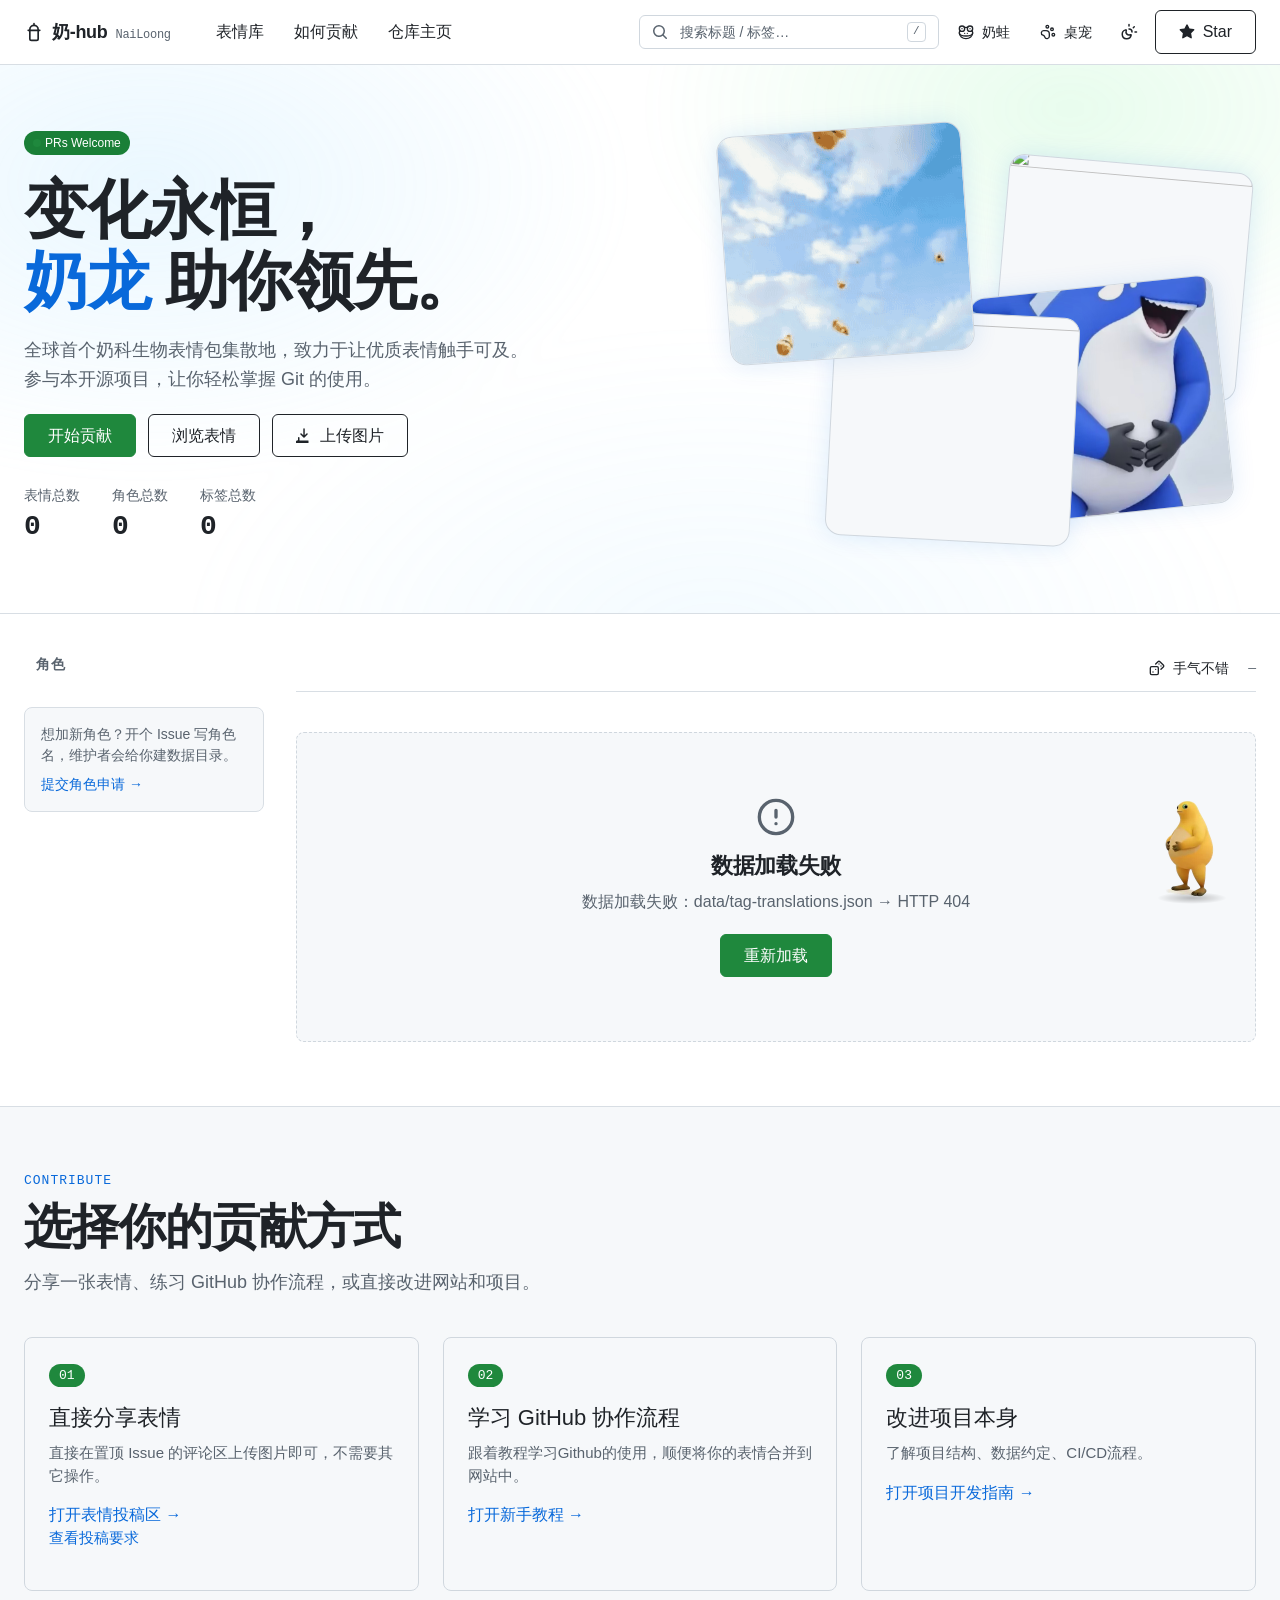
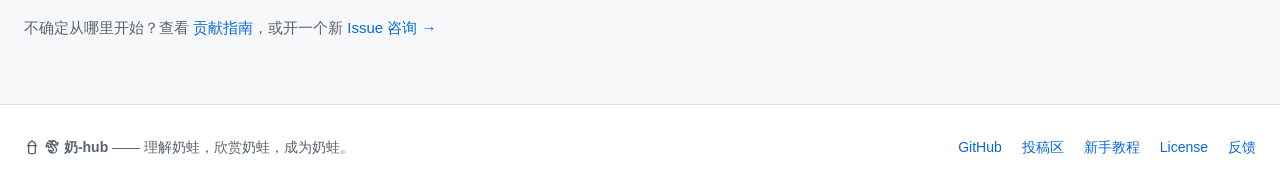
==== commit e6b90b72: "SVG" ====
--- a/index.html
+++ b/index.html
@@ -24,7 +24,7 @@
   <header class="site-header">
     <div class="container header-inner">
       <a class="brand" href="#/">
-        <span class="brand-mark" aria-hidden="true">🍼</span>
+        <span class="brand-mark" data-icon="tabler:baby-bottle" data-icon-size="20" aria-hidden="true"></span>
         <span class="brand-name">奶-hub</span>
         <span class="brand-sub">NaiLoong</span>
       </a>
@@ -46,12 +46,12 @@
           <kbd>/</kbd>
         </form>
 
-        <button id="naiwaToggle" class="btn btn-ghost btn-sm hide-sm" type="button" data-naiwa-toggle aria-pressed="false" title="切换到奶蛙主题">🐸 奶蛙</button>
-
-        <button id="petToggle" class="btn btn-ghost btn-sm hide-sm" type="button" data-pet-toggle aria-pressed="true" title="让奶蛙躲起来">🐾 桌宠</button>
+        <button id="naiwaToggle" class="btn btn-ghost btn-sm hide-sm" type="button" data-naiwa-toggle aria-pressed="false" title="切换到奶蛙主题"><span data-icon="lucide-lab:frog-face" aria-hidden="true"></span><span>奶蛙</span></button>
+
+        <button id="petToggle" class="btn btn-ghost btn-sm hide-sm" type="button" data-pet-toggle aria-pressed="true" title="让奶蛙躲起来"><span data-icon="lucide:paw-print" aria-hidden="true"></span><span>桌宠</span></button>
 
         <button id="themeToggle" class="btn btn-ghost icon-btn" type="button" aria-label="切换配色主题" title="切换配色主题">
-          <span id="themeIcon" aria-hidden="true">🌗</span>
+          <span id="themeIcon" data-icon="lucide:sun-moon" aria-hidden="true"></span>
         </button>
 
         <a class="btn btn-secondary hide-sm star-btn" data-repo-link data-repo-suffix="/stargazers" href="#" rel="noopener" title="觉得有趣就给项目点个 Star">
@@ -82,11 +82,11 @@
           <span>上传图片</span>
         </button>
         <button class="mobile-nav-toggle" type="button" data-naiwa-toggle aria-pressed="false">
-          <span class="mobile-nav-icon" aria-hidden="true">🐸</span>
+          <span class="mobile-nav-icon" data-icon="lucide-lab:frog-face" aria-hidden="true"></span>
           <span>奶蛙主题</span>
         </button>
         <button class="mobile-nav-toggle" type="button" data-pet-toggle aria-pressed="true">
-          <span class="mobile-nav-icon" aria-hidden="true">🐾</span>
+          <span class="mobile-nav-icon" data-icon="lucide:paw-print" aria-hidden="true"></span>
           <span>奶蛙桌宠</span>
         </button>
       </nav>
@@ -144,7 +144,7 @@
       <div class="toolbar">
         <div class="tabs" id="subTabs" role="tablist" aria-label="表情类型"></div>
         <div class="toolbar-meta">
-          <button class="btn btn-ghost btn-sm" id="randomBtn" type="button" title="从当前结果中随机打开一张">🎲 手气不错</button>
+          <button class="btn btn-ghost btn-sm" id="randomBtn" type="button" title="从当前结果中随机打开一张"><span data-icon="lucide:dices" aria-hidden="true"></span><span>手气不错</span></button>
           <span class="count" id="resultCount" role="status" aria-live="polite">—</span>
           <button class="btn btn-ghost btn-sm" id="clearFilters" type="button" hidden>清除筛选</button>
         </div>
@@ -157,14 +157,14 @@
       <div class="pager pager-bottom" id="pagerBottom" aria-label="分页导航"></div>
 
       <div class="empty-state" id="emptyState" hidden>
-        <div class="empty-icon" aria-hidden="true">🔍</div>
+        <div class="empty-icon" data-icon="lucide:search" data-icon-size="40" aria-hidden="true"></div>
         <h3>没找到匹配的表情</h3>
         <p>换个关键词，或者点掉几个标签试试。</p>
         <button class="btn btn-secondary" id="emptyReset" type="button">重置筛选</button>
       </div>
 
       <div class="empty-state" id="errorState" hidden>
-        <div class="empty-icon" aria-hidden="true">🚨</div>
+        <div class="empty-icon" data-icon="lucide:circle-alert" data-icon-size="40" aria-hidden="true"></div>
         <h3>数据加载失败</h3>
         <p id="errorMsg">请检查网络，或稍后重试。</p>
         <button class="btn btn-primary" id="retryBtn" type="button">重新加载</button>
@@ -211,7 +211,7 @@
 
   <footer class="site-footer">
     <div class="container footer-inner">
-      <p>🍼🐲 <strong>奶-hub</strong> —— 理解奶蛙，欣赏奶蛙，成为奶蛙。</p>
+      <p><span class="footer-mark" aria-hidden="true"><span data-icon="tabler:baby-bottle"></span><span data-icon="tabler:dragon"></span></span> <strong>奶-hub</strong> —— 理解奶蛙，欣赏奶蛙，成为奶蛙。</p>
       <p class="footer-links">
         <a class="link" data-repo-link href="#" rel="noopener">GitHub</a>
         <a class="link" data-repo-link data-repo-suffix="/issues/1" href="#" rel="noopener">投稿区</a>
@@ -289,6 +289,7 @@
     <div class="noscript">本站需要启用 JavaScript 才能渲染表情数据。</div>
   </noscript>
 
+  <script src="assets/js/icons.js"></script>
   <script src="assets/js/search.js"></script>
   <script src="assets/js/ghimg.js"></script>
   <script src="assets/js/pet.js"></script>
--- a/assets/css/style.css
+++ b/assets/css/style.css
@@ -261,6 +261,27 @@
   padding: 1px 6px;
 }
 
+/* ---------- Icons ---------- */
+/* assets/js/icons.js 把 [data-icon] 宿主填成内联 SVG；宿主按行内元素与文字基线对齐。 */
+[data-icon] {
+  display: inline-flex;
+  align-items: center;
+  vertical-align: -0.18em;
+}
+
+.icon {
+  display: inline-block;
+  flex: none;
+  vertical-align: -0.18em;
+}
+
+.footer-mark {
+  display: inline-flex;
+  align-items: center;
+  gap: var(--sp-1);
+  vertical-align: -0.18em;
+}
+
 /* ---------- Buttons ---------- */
 .btn {
   display: inline-flex;
@@ -401,7 +422,15 @@
 }
 
 .brand-mark {
+  display: inline-flex;
+  align-self: center;
   font-size: 20px;
+}
+
+/* 图标跟随 .brand-mark 的字号，窄屏那两条只改字号的规则仍然生效。 */
+.brand-mark .icon {
+  width: 1em;
+  height: 1em;
 }
 
 .brand-sub {
@@ -733,7 +762,12 @@
 }
 
 .side-icon {
-  font-size: 16px;
+  display: inline-flex;
+  color: var(--muted);
+}
+
+.side-item.is-active .side-icon {
+  color: var(--text);
 }
 
 .side-name {
@@ -1368,8 +1402,9 @@
 }
 
 .empty-icon {
-  font-size: 40px;
+  display: inline-flex;
   margin-bottom: var(--sp-3);
+  color: var(--muted);
 }
 
 .empty-state h3 {
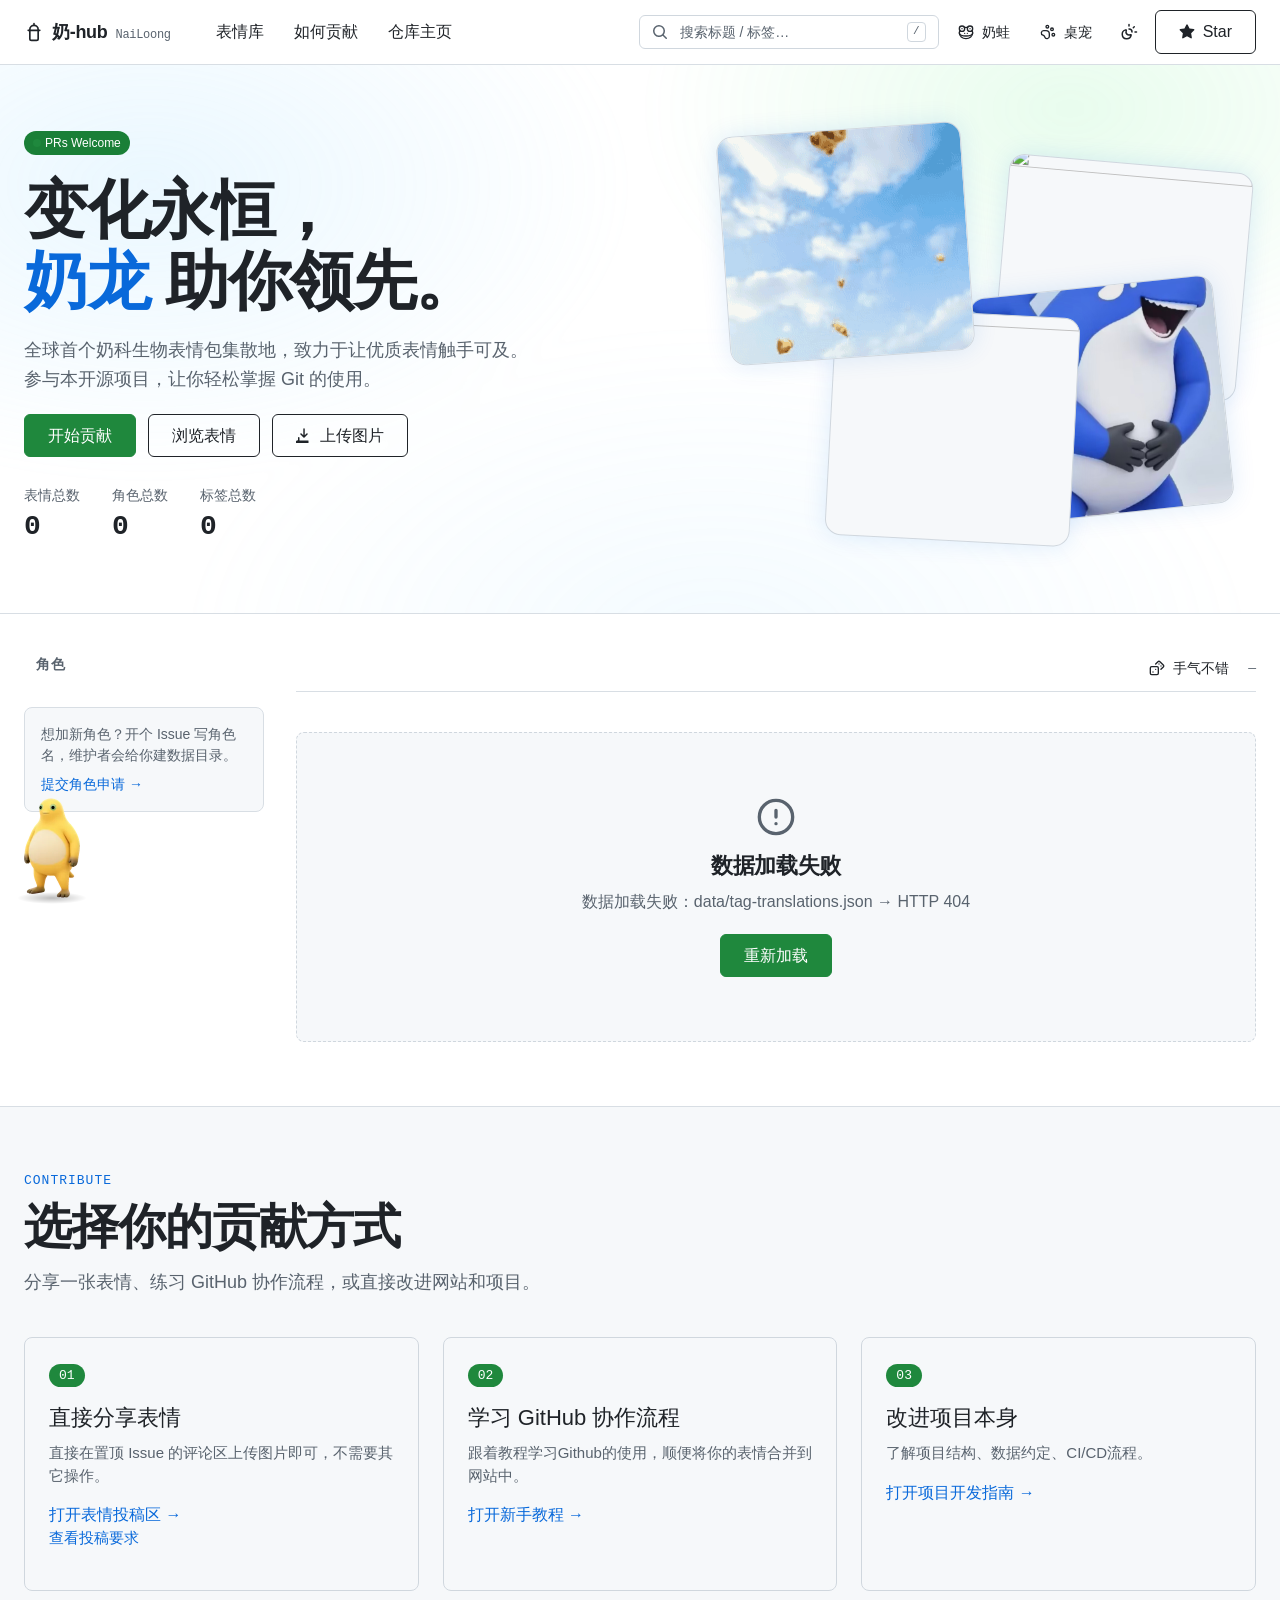
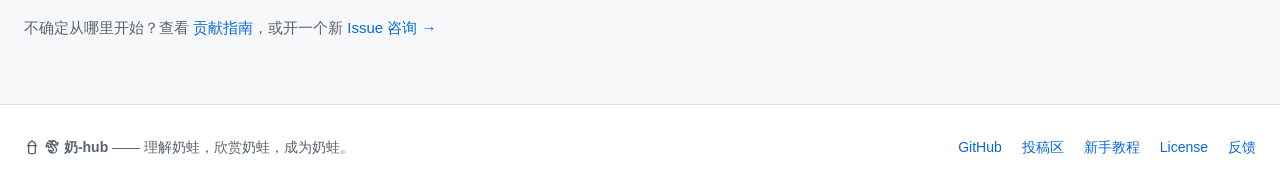
==== commit 514f2776: "眼睛SVG" ====
--- a/index.html
+++ b/index.html
@@ -19,6 +19,27 @@
   <link rel="stylesheet" href="assets/css/style.css">
 </head>
 <body>
+  <div class="naiwa-backdrop" aria-hidden="true">
+    <svg class="naiwa-eye" viewBox="105 235 460 545" focusable="false" xmlns="http://www.w3.org/2000/svg">
+      <defs>
+        <clipPath id="naiwaLidA">
+          <rect class="naiwa-lid" x="95" y="243" width="480" height="314"></rect>
+        </clipPath>
+        <clipPath id="naiwaLidB">
+          <rect class="naiwa-lid naiwa-lid-2" x="95" y="243" width="480" height="314"></rect>
+        </clipPath>
+      </defs>
+      <g clip-path="url(#naiwaLidA)">
+        <g clip-path="url(#naiwaLidB)">
+          <circle class="naiwa-eye-ring" cx="400" cy="400" r="122" pathLength="1"></circle>
+          <circle class="naiwa-eye-pupil" cx="400" cy="400" r="102"></circle>
+          <circle class="naiwa-eye-glint" cx="358" cy="342" r="14"></circle>
+          <path class="naiwa-eye-glint-arc" pathLength="1" d="M 405.2 325.1 A 75 75 0 0 1 464.3 361.4"></path>
+        </g>
+      </g>
+      <path class="naiwa-mouth" pathLength="1" d="M 287.5 653 A 520 520 0 0 1 105 741.5"></path>
+    </svg>
+  </div>
   <a class="skip-link" href="#main">跳到主内容</a>
 
   <header class="site-header">
--- a/assets/css/style.css
+++ b/assets/css/style.css
@@ -108,6 +108,160 @@
   background: rgba(245, 163, 0, 0.42);
 }
 
+/* 奶蛙主题的背景：一只奶蛙眼常驻视口右侧，画完之后每隔几秒眨一下。
+   描边统一 pathLength="1" 归一，画入靠 stroke-dashoffset 1→0，不用量路径长度。
+   眼睛只盖在页面背景之上：拼图、卡片这些组件仍画在它上面，
+   没有底板的文字层单独抬到眼睛之上，避免 multiply 压暗小字。 */
+.naiwa-backdrop {
+  display: none;
+}
+
+:root[data-theme="naiwa"] .naiwa-backdrop {
+  display: block;
+  position: fixed;
+  top: 50%;
+  right: 3vmin;
+  width: min(84vmin, 760px);
+  z-index: 0;
+  transform: translateY(-50%);
+  pointer-events: none;
+  mix-blend-mode: multiply;
+}
+
+/* 这些文字直接画在页面背景上，没有自己的底板，所以抬到眼睛之上；
+   拼图、卡片自带不透明底板，留在眼睛下面。 */
+:root[data-theme="naiwa"] .hero-copy,
+:root[data-theme="naiwa"] .sidebar,
+:root[data-theme="naiwa"] .toolbar,
+:root[data-theme="naiwa"] .tag-panel,
+:root[data-theme="naiwa"] .role-intro,
+:root[data-theme="naiwa"] .pager,
+:root[data-theme="naiwa"] .empty-state,
+:root[data-theme="naiwa"] .contribute,
+:root[data-theme="naiwa"] .site-footer {
+  position: relative;
+  z-index: 1;
+}
+
+.naiwa-eye {
+  display: block;
+  width: 100%;
+  height: auto;
+}
+
+.naiwa-eye-ring {
+  fill: none;
+  stroke: #6dfe0c;
+  stroke-opacity: 0.8;
+  stroke-width: 40;
+  stroke-dasharray: 1;
+  stroke-dashoffset: 1;
+  animation: naiwa-draw 900ms 200ms ease-out forwards;
+}
+
+.naiwa-eye-pupil {
+  fill: #000;
+  fill-opacity: 0.45;
+  opacity: 0;
+  transform-box: fill-box;
+  transform-origin: center;
+  animation: naiwa-grow 420ms 900ms ease-out forwards;
+}
+
+.naiwa-eye-glint {
+  fill: #fffdf0;
+  opacity: 0;
+  animation: naiwa-fade 360ms 1200ms ease-out forwards;
+}
+
+.naiwa-eye-glint-arc {
+  fill: none;
+  stroke: #fffdf0;
+  stroke-width: 30;
+  stroke-linecap: round;
+  stroke-dasharray: 1;
+  stroke-dashoffset: 1;
+  animation: naiwa-draw 360ms 1240ms ease-out forwards;
+}
+
+.naiwa-mouth {
+  fill: none;
+  stroke: #000;
+  stroke-opacity: 0.4;
+  stroke-width: 48;
+  stroke-linecap: round;
+  stroke-dasharray: 1;
+  stroke-dashoffset: 1;
+  animation: naiwa-draw 1100ms 1500ms ease-out forwards;
+}
+
+/* 眨眼是上下裁切：眼皮窗口收成一条横缝再展开，眼睛本身不被压扁。
+   两层周期互质（6.5s 与 11s）叠在一起，间隔不固定，像偶尔眨一下。 */
+.naiwa-lid {
+  animation: naiwa-blink 6.5s 3s infinite;
+}
+
+.naiwa-lid-2 {
+  animation: naiwa-blink 11s 5.4s infinite;
+}
+
+@keyframes naiwa-draw {
+  to {
+    stroke-dashoffset: 0;
+  }
+}
+
+@keyframes naiwa-fade {
+  to {
+    opacity: 1;
+  }
+}
+
+@keyframes naiwa-grow {
+  from {
+    opacity: 0;
+    transform: scale(0.55);
+  }
+  to {
+    opacity: 1;
+    transform: scale(1);
+  }
+}
+
+@keyframes naiwa-blink {
+  0%,
+  91%,
+  100% {
+    y: 243px;
+    height: 314px;
+  }
+  94.5% {
+    y: 376px;
+    height: 48px;
+  }
+  97.5% {
+    y: 243px;
+    height: 314px;
+  }
+}
+
+@media (prefers-reduced-motion: reduce) {
+  /* 不做画入、也不眨，直接呈现一只睁开的眼睛。 */
+  :root[data-theme="naiwa"] .naiwa-backdrop svg * {
+    animation: none !important;
+    opacity: 1 !important;
+    stroke-dashoffset: 0 !important;
+    transform: none !important;
+  }
+}
+
+@media (max-width: 700px) {
+  /* 窄屏首屏要给正文让位，背景眼睛只在更宽的视口出现。 */
+  :root[data-theme="naiwa"] .naiwa-backdrop {
+    display: none;
+  }
+}
+
 :root[data-theme="naiwa"] .hero-aurora {
   background:
     radial-gradient(45% 55% at 18% 30%, rgba(255, 255, 255, 0.5), transparent 70%),
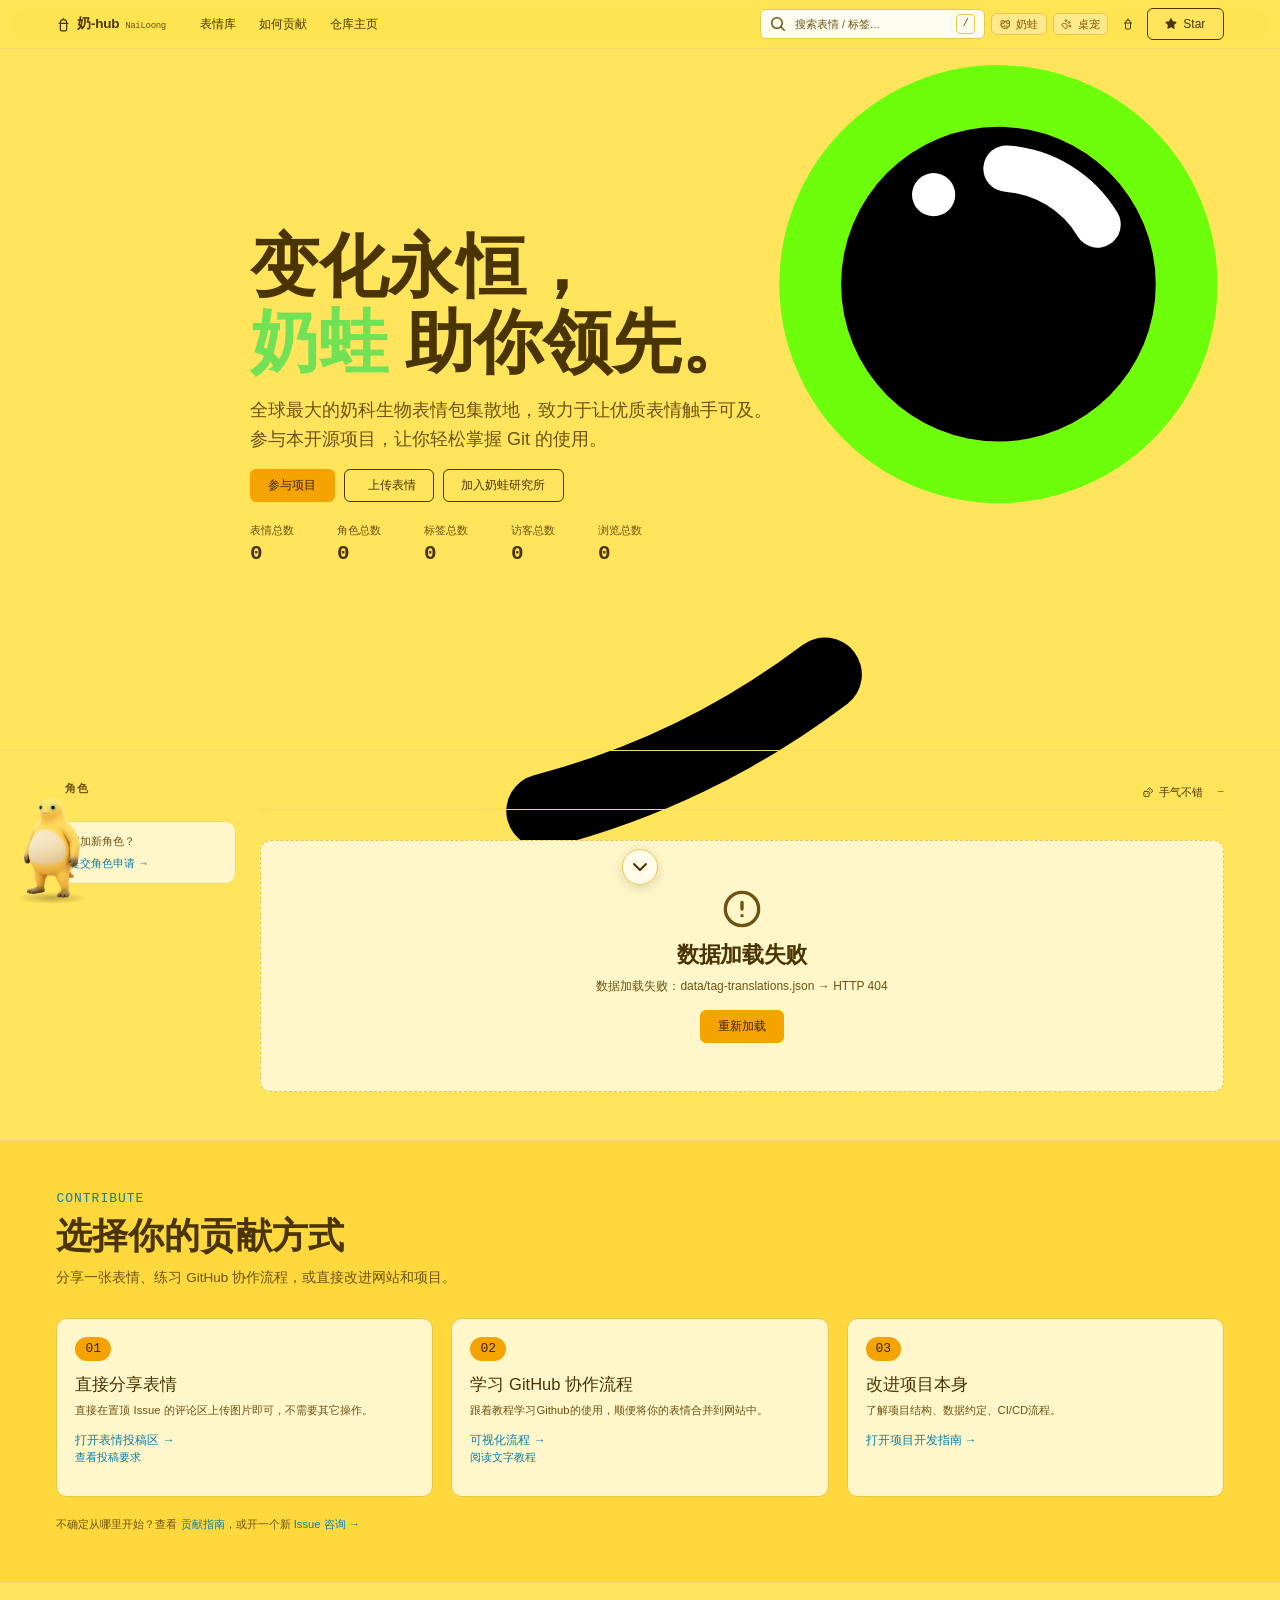
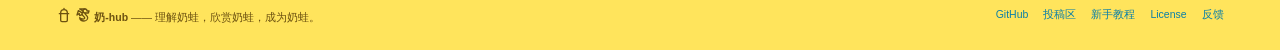
==== commit 2105dc6c: "feat: 完善导航页" ====
--- a/index.html
+++ b/index.html
@@ -1,13 +1,14 @@
 <!DOCTYPE html>
-<html lang="zh-CN" data-theme="auto">
+<html lang="zh-CN" class="home-page" data-theme="naiwa">
 <head>
   <meta charset="utf-8">
   <meta name="viewport" content="width=device-width, initial-scale=1">
-  <title>奶-hub · NaiLoong — 分布式表情包仓库</title>
+  <title>奶-hub — 奶家人的圣地</title>
   <meta name="description" content="奶-hub（NaiLoong）：奶蛙、奶蛋表情合集，顺便带你走完 Fork → PR 的首次 GitHub 贡献流程。">
   <meta name="color-scheme" content="dark light">
   <meta name="theme-color" content="#0d1117" media="(prefers-color-scheme: dark)">
   <meta name="theme-color" content="#ffffff" media="(prefers-color-scheme: light)">
+  <link rel="preload" href="assets/audio/hola_ganbadie.mp3" as="audio" type="audio/mpeg">
   <meta property="og:type" content="website">
   <meta property="og:site_name" content="奶-hub · NaiLoong">
   <meta property="og:title" content="奶-hub · NaiLoong — 分布式表情包仓库">
@@ -17,10 +18,16 @@
   <meta name="twitter:card" content="summary">
   <link rel="icon" href="assets/icons/favicon.svg" type="image/svg+xml">
   <link rel="stylesheet" href="assets/css/style.css">
+  <script>
+    if (!location.hash || location.hash === "#/") {
+      document.documentElement.classList.add("home-intro-active");
+    }
+  </script>
+  <!-- Cloudflare Web Analytics --><script type='module' src='https://static.cloudflareinsights.com/beacon.min.js' data-cf-beacon='{"token": "b99c4e623f3b48fdb0f42e6d9c97c4c1"}'></script><!-- End Cloudflare Web Analytics -->
 </head>
 <body>
   <div class="naiwa-backdrop" aria-hidden="true">
-    <svg class="naiwa-eye" viewBox="105 235 460 545" focusable="false" xmlns="http://www.w3.org/2000/svg">
+    <svg class="naiwa-eye" viewBox="75 235 490 545" focusable="false" xmlns="http://www.w3.org/2000/svg">
       <defs>
         <clipPath id="naiwaLidA">
           <rect class="naiwa-lid" x="95" y="243" width="480" height="314"></rect>
@@ -63,7 +70,7 @@
               <path fill="currentColor" d="M10.68 11.74a6 6 0 0 1-7.922-8.982 6 6 0 0 1 8.982 7.922l3.04 3.04a.749.749 0 0 1-.326 1.275.749.749 0 0 1-.734-.215ZM11.5 7a4.499 4.499 0 1 0-8.997 0A4.499 4.499 0 0 0 11.5 7Z"></path>
             </svg>
           </button>
-          <input id="searchInput" type="search" placeholder="搜索标题 / 标签…" autocomplete="off" spellcheck="false" aria-label="搜索表情">
+          <input id="searchInput" type="search" placeholder="搜索表情 / 标签…" autocomplete="off" spellcheck="false" aria-label="搜索表情">
           <kbd>/</kbd>
         </form>
 
@@ -75,7 +82,7 @@
           <span id="themeIcon" data-icon="lucide:sun-moon" aria-hidden="true"></span>
         </button>
 
-        <a class="btn btn-secondary hide-sm star-btn" data-repo-link data-repo-suffix="/stargazers" href="#" rel="noopener" title="觉得有趣就给项目点个 Star">
+        <a class="btn btn-secondary hide-sm star-btn" data-repo-link data-repo-suffix="/stargazers" href="#" rel="noopener" title="觉得有趣就给项目点个 Star 吧~">
           <svg viewBox="0 0 16 16" width="16" height="16" aria-hidden="true"><path fill="currentColor" d="M8 .25a.75.75 0 0 1 .673.418l1.882 3.815 4.21.612a.75.75 0 0 1 .416 1.279l-3.046 2.97.719 4.192a.751.751 0 0 1-1.088.791L8 12.347l-3.766 1.98a.75.75 0 0 1-1.088-.79l.72-4.194L.818 6.374a.75.75 0 0 1 .416-1.28l4.21-.611L7.327.668A.75.75 0 0 1 8 .25Z"/></svg>
           <span id="starCount">Star</span>
         </a>
@@ -99,8 +106,8 @@
           <span>仓库主页</span>
         </a>
         <button class="mobile-nav-upload" type="button" data-upload-trigger>
-          <span class="mobile-nav-icon" aria-hidden="true"><svg viewBox="0 0 16 16" fill="none"><path d="M8 10V2.5m0 0L5.25 5.25M8 2.5l2.75 2.75M3 9.5v3.75h10V9.5" stroke="currentColor" stroke-width="1.4" stroke-linecap="round" stroke-linejoin="round"/></svg></span>
-          <span>上传图片</span>
+          <span class="mobile-nav-icon" data-icon="lucide:upload" aria-hidden="true"></span>
+          <span>上传表情</span>
         </button>
         <button class="mobile-nav-toggle" type="button" data-naiwa-toggle aria-pressed="false">
           <span class="mobile-nav-icon" data-icon="lucide-lab:frog-face" aria-hidden="true"></span>
@@ -118,44 +125,66 @@
     <div class="hero-aurora" aria-hidden="true"></div>
     <div class="container hero-inner">
       <div class="hero-copy">
-        <span class="badge badge-open">
-          <span class="dot" aria-hidden="true"></span>
-          PRs Welcome
-        </span>
-        <h1 class="hero-title">变化永恒，<br><span class="hero-accent">奶龙</span> 助你领先。</h1>
-        <p class="hero-lead">
-          全球首个奶科生物表情包集散地，致力于让优质表情触手可及。<br>
-          参与本开源项目，让你轻松掌握 Git 的使用。
+        <h1 class="hero-title" aria-label="变化永恒，奶蛙助你领先。">
+          <span class="hero-title-row" aria-hidden="true"><span data-title-rain>变化永恒，</span></span>
+          <span class="hero-title-row" aria-hidden="true"><span class="hero-accent hero-brand">奶蛙</span><span class="hero-title-space"> </span><span data-title-rain>助你领先。</span></span>
+        </h1>
+        <p class="hero-lead" id="heroLead" aria-label="全球最大的奶科生物表情包集散地，致力于让优质表情触手可及。参与本开源项目，让你轻松掌握 Git 的使用。">
+          <span class="hero-lead-type" aria-hidden="true">全球最大的奶科生物表情包集散地，致力于让优质表情触手可及。<br>参与本开源项目，让你轻松掌握 Git 的使用。</span>
         </p>
         <div class="hero-actions">
-          <a class="btn btn-primary" href="#contribute">开始贡献</a>
-          <a class="btn btn-secondary" href="#gallery">浏览表情</a>
+          <a class="btn btn-primary" href="#contribute">参与项目</a>
           <button class="btn btn-secondary upload-trigger" type="button" data-upload-trigger>
-            <svg viewBox="0 0 16 16" width="16" height="16" aria-hidden="true"><path fill="currentColor" d="M8 1.25a.75.75 0 0 1 .75.75v6.19l1.72-1.72a.75.75 0 1 1 1.06 1.06l-3 3a.75.75 0 0 1-1.06 0l-3-3a.75.75 0 1 1 1.06-1.06l1.78 1.78V2A.75.75 0 0 1 8 1.25Z"/><path fill="currentColor" d="M2.75 10a.75.75 0 0 1 .75.75v2.5c0 .138.112.25.25.25h8.5a.25.25 0 0 1 .25.25v2.5a1.75 1.75 0 0 1-1.75 1.75h-8.5A1.75 1.75 0 0 1 2 13.25v-2.5a.75.75 0 0 1 .75-.75Z"/></svg>
-            <span>上传图片</span>
+            <span data-icon="lucide:upload" aria-hidden="true"></span>
+            <span>上传表情</span>
           </button>
+          <a class="btn btn-secondary" href="https://qm.qq.com/q/IjrEuQd1mg" target="_blank" rel="noopener noreferrer">加入奶蛙研究所</a>
         </div>
         <dl class="hero-stats">
           <div class="stat"><dt>表情总数</dt><dd id="statItems">0</dd></div>
           <div class="stat"><dt>角色总数</dt><dd id="statChars">0</dd></div>
           <div class="stat"><dt>标签总数</dt><dd id="statTags">0</dd></div>
+          <div class="stat"><dt>访客总数</dt><dd id="statVisitors" aria-live="polite">0</dd></div>
+          <div class="stat"><dt>浏览总数</dt><dd id="statViews" aria-live="polite">0</dd></div>
         </dl>
       </div>
-      <div class="hero-visual" aria-hidden="true">
-        <div class="hero-tile t1"><img src="assets/placeholders/naiwa_laugh.gif" alt=""></div>
-        <div class="hero-tile t2"><img src="assets/placeholders/naidan_andi.gif" alt=""></div>
-        <div class="hero-tile t3"><img src="assets/placeholders/naiwa_redemption.gif" alt=""></div>
-        <div class="hero-tile t4"><img src="assets/placeholders/naijing.jpg" alt=""></div>
-      </div>
     </div>
   </section>
+
+  <nav class="hero-visual" aria-label="奶-hub板块">
+    <a class="hero-tile t1" href="games.html" aria-label="游戏">
+      <span class="hero-art hero-art-games" data-art="assets/pet/naiwa-games.webp" aria-hidden="true"></span>
+      <span class="hero-label">奶蛙游戏</span>
+    </a>
+    <a class="hero-tile t2" href="tools.html" aria-label="工具">
+      <span class="hero-art hero-art-tools" data-art="assets/pet/naiwa-tools.webp" aria-hidden="true"></span>
+      <span class="hero-label">奶蛙工具</span>
+    </a>
+    <a class="hero-tile t3" href="winners.html" aria-label="排行榜">
+      <span class="hero-art hero-art-winners" data-art="assets/pet/Winners.webp" aria-hidden="true"></span>
+      <span class="hero-label">奶蛙排行榜</span>
+    </a>
+    <a class="hero-tile t4" href="other.html" aria-label="其它">
+      <span class="hero-art hero-art-other" data-art="pet-sheet" aria-hidden="true"></span>
+      <span class="hero-label">奇思妙想</span>
+    </a>
+    <div class="intro-projectile t1"><img data-src="assets/placeholders/naiwa_laugh.gif" alt=""></div>
+    <div class="intro-projectile t2"><img data-src="assets/placeholders/naidan_andi.gif" alt=""></div>
+    <div class="intro-projectile t3"><img data-src="assets/placeholders/naiwa_redemption.gif" alt=""></div>
+    <div class="intro-projectile t4"><img data-src="assets/placeholders/naijing.jpg" alt=""></div>
+  </nav>
 
   <main id="main" class="container layout" tabindex="-1">
     <aside class="sidebar" aria-label="角色导航">
       <p class="sidebar-title">角色</p>
-      <nav class="sidebar-nav" id="sidebarNav"></nav>
+      <div class="sidebar-nav-shell">
+        <nav class="sidebar-nav" id="sidebarNav"></nav>
+        <button class="sidebar-scroll-hint" id="sidebarScrollHint" type="button" aria-label="向右查看更多角色" title="向右查看更多角色" hidden>
+          <span data-icon="lucide:chevron-right" aria-hidden="true"></span>
+        </button>
+      </div>
       <div class="sidebar-note reveal">
-        <p>想加新角色？开个 Issue 写角色名，维护者会给你建数据目录。</p>
+        <p>想加新角色？</p>
         <a class="link" data-repo-link data-repo-suffix="/issues/new" href="#" rel="noopener">提交角色申请 →</a>
       </div>
     </aside>
@@ -213,7 +242,8 @@
           <span class="quest-num">02</span>
           <h3>学习 GitHub 协作流程</h3>
           <p>跟着教程学习Github的使用，顺便将你的表情合并到网站中。</p>
-          <a class="link" href="docs.html#/github-beginner-guide">打开新手教程 →</a>
+          <a class="link" href="contribute.html">可视化流程 →</a>
+          <p><a class="link" href="docs.html#/github-beginner-guide">阅读文字教程</a></p>
         </li>
         <li class="quest-card reveal">
           <span class="quest-num">03</span>
@@ -242,6 +272,15 @@
       </p>
     </div>
   </footer>
+
+  <nav class="section-navigation" id="sectionNavigation" aria-label="板块导航" hidden>
+    <button class="section-arrow" id="sectionPrevious" type="button" aria-label="上一板块" hidden>
+      <svg viewBox="0 0 24 24" width="24" height="24" fill="none" aria-hidden="true"><path d="m6 15 6-6 6 6" stroke="currentColor" stroke-width="2" stroke-linecap="round" stroke-linejoin="round"/></svg>
+    </button>
+    <button class="section-arrow" id="sectionNext" type="button" aria-label="下一板块" hidden>
+      <svg viewBox="0 0 24 24" width="24" height="24" fill="none" aria-hidden="true"><path d="m6 9 6 6 6-6" stroke="currentColor" stroke-width="2" stroke-linecap="round" stroke-linejoin="round"/></svg>
+    </button>
+  </nav>
 
   <dialog class="image-dialog" id="imageDialog" aria-labelledby="imageDialogTitle">
     <div class="image-dialog-content">
@@ -261,6 +300,7 @@
           <svg viewBox="0 0 16 16" width="16" height="16" aria-hidden="true"><path fill="currentColor" d="M3.72 3.72a.75.75 0 0 1 1.06 0L8 6.94l3.22-3.22a.75.75 0 1 1 1.06 1.06L9.06 8l3.22 3.22a.75.75 0 1 1-1.06 1.06L8 9.06l-3.22 3.22a.75.75 0 1 1-1.06-1.06L6.94 8 3.72 4.78a.75.75 0 0 1 0-1.06Z"/></svg>
         </button>
       </div>
+      <div class="image-dialog-tags" id="imageDialogTags" aria-label="表情标签" hidden></div>
       <div class="image-dialog-stage">
         <p class="image-dialog-status" id="imageDialogStatus" role="status" hidden>正在加载原图…</p>
         <img id="imageDialogImage" alt="" hidden>
@@ -272,8 +312,8 @@
     <div class="upload-dialog-content">
       <div class="upload-dialog-head">
         <div>
-          <h2 class="upload-dialog-title" id="uploadDialogTitle">上传图片</h2>
-          <p class="upload-dialog-subtitle">支持 JPG、PNG 或 GIF，单张不超过 5 MB，最多选择 10 张。</p>
+          <h2 class="upload-dialog-title" id="uploadDialogTitle">上传表情</h2>
+          <p class="upload-dialog-subtitle">可上传动图或静态图，单张图片不超过 5 MB，一次最多选择 10 张。</p>
         </div>
         <button class="btn btn-ghost icon-btn upload-dialog-close" id="uploadDialogClose" type="button" aria-label="关闭上传窗口" title="关闭上传窗口">
           <svg viewBox="0 0 16 16" width="16" height="16" aria-hidden="true"><path fill="currentColor" d="M3.72 3.72a.75.75 0 0 1 1.06 0L8 6.94l3.22-3.22a.75.75 0 1 1 1.06 1.06L9.06 8l3.22 3.22a.75.75 0 1 1-1.06 1.06L8 9.06l-3.22 3.22a.75.75 0 1 1-1.06-1.06L6.94 8 3.72 4.78a.75.75 0 0 1 0-1.06Z"/></svg>
@@ -281,11 +321,11 @@
       </div>
       <div class="upload-dialog-body">
         <button class="btn btn-secondary upload-picker" id="uploadChoose" type="button">
-          <svg viewBox="0 0 16 16" width="24" height="24" aria-hidden="true"><path fill="currentColor" d="M8 1.25a.75.75 0 0 1 .75.75v6.19l1.72-1.72a.75.75 0 1 1 1.06 1.06l-3 3a.75.75 0 0 1-1.06 0l-3-3a.75.75 0 1 1 1.06-1.06l1.78 1.78V2A.75.75 0 0 1 8 1.25Z"/><path fill="currentColor" d="M2.75 10a.75.75 0 0 1 .75.75v2.5c0 .138.112.25.25.25h8.5a.25.25 0 0 0 .25-.25v-2.5a.75.75 0 1 1 1.5 0v2.5A1.75 1.75 0 0 1 12.25 15h-8.5A1.75 1.75 0 0 1 2 13.25v-2.5a.75.75 0 0 1 .75-.75Z"/></svg>
+          <span data-icon="lucide:upload" data-icon-size="24" aria-hidden="true"></span>
           <span>选择图片</span>
         </button>
-        <input id="uploadInput" type="file" accept=".jpg,.jpeg,.png,.gif,image/jpeg,image/png,image/gif" aria-label="选择待上传图片" multiple hidden>
-        <p class="upload-selection" id="uploadSelection" role="status">尚未选择图片</p>
+        <input id="uploadInput" type="file" accept=".jpg,.jpeg,.png,.gif,.webp,image/jpeg,image/png,image/gif,image/webp" aria-label="选择待上传图片" multiple hidden>
+        <p class="upload-selection" id="uploadSelection" role="status">支持JPEG、PNG、GIF、WebP格式</p>
         <ul class="upload-list" id="uploadList" aria-label="待上传图片"></ul>
         <div class="upload-progress" aria-live="polite">
           <div class="upload-progress-head">
@@ -307,6 +347,7 @@
   <div class="toast" id="toast" role="status" aria-live="polite" hidden></div>
 
   <noscript>
+    <style>html.home-intro-active body > * { visibility: visible !important; } html.home-intro-active, html.home-intro-active body { overflow: auto; }</style>
     <div class="noscript">本站需要启用 JavaScript 才能渲染表情数据。</div>
   </noscript>
 
@@ -314,6 +355,7 @@
   <script src="assets/js/search.js"></script>
   <script src="assets/js/ghimg.js"></script>
   <script src="assets/js/pet.js"></script>
+  <script src="assets/js/stats.js"></script>
   <script src="assets/js/app.js"></script>
 </body>
 </html>
--- a/assets/css/style.css
+++ b/assets/css/style.css
@@ -20,29 +20,47 @@
   --header-bg: rgba(13, 17, 23, 0.85);
   --overlay: rgba(1, 4, 9, 0.7);
 
-  --r-sm: 6px;
-  --r-md: 8px;
-  --r-lg: 16px;
+  --r-sm: 0.375rem;
+  --r-md: 0.5rem;
+  --r-lg: 1rem;
   --r-full: 9999px;
 
-  --sp-1: 4px;
-  --sp-2: 8px;
-  --sp-3: 12px;
-  --sp-4: 16px;
-  --sp-5: 20px;
-  --sp-6: 24px;
-  --sp-8: 32px;
-  --sp-10: 40px;
-  --sp-12: 48px;
-  --sp-16: 64px;
+  --sp-1: 0.25rem;
+  --sp-2: 0.5rem;
+  --sp-3: 0.75rem;
+  --sp-4: 1rem;
+  --sp-5: 1.25rem;
+  --sp-6: 1.5rem;
+  --sp-8: 2rem;
+  --sp-10: 2.5rem;
+  --sp-12: 3rem;
+  --sp-16: 4rem;
 
   --font: "Mona Sans", -apple-system, BlinkMacSystemFont, "Segoe UI", Helvetica, Arial, sans-serif,
     "Apple Color Emoji", "Segoe UI Emoji", "Noto Color Emoji";
   --mono: ui-monospace, "Mona Sans Mono", SFMono-Regular, "SF Mono", Menlo, Consolas,
     "Liberation Mono", monospace;
 
-  --header-h: 64px;
-  --container: 1280px;
+  --header-h: 4rem;
+  --container: 80rem;
+}
+
+/* 桌面主页按 75% rem 密度呈现，保留流式宽度与响应式断点。 */
+@media (min-width: 1012px) {
+  :root.home-page {
+    --container: min(94vw, 280rem);
+    font-size: 75%;
+  }
+}
+
+@media (min-width: 1600px) {
+  :root.home-page {
+    font-size: clamp(12px, 0.75vw, 18px);
+  }
+
+  :root.home-page .hero.hero-no-visual .hero-inner {
+    width: min(100%, max(68rem, 60vw));
+  }
 }
 
 :root[data-theme="light"] {
@@ -91,17 +109,9 @@
   --header-bg: rgba(255, 228, 92, 0.86);
   --overlay: rgba(74, 52, 0, 0.45);
 
-  --r-sm: 8px;
-  --r-md: 14px;
-  --r-lg: 22px;
-}
-
-:root[data-theme="naiwa"] body {
-  background-image:
-    radial-gradient(circle at 12% 14%, rgba(11, 127, 168, 0.14), transparent 40%),
-    radial-gradient(circle at 88% 8%, rgba(255, 255, 255, 0.4), transparent 38%),
-    radial-gradient(circle at 70% 92%, rgba(11, 127, 168, 0.1), transparent 42%);
-  background-attachment: fixed;
+  --r-sm: 0.5rem;
+  --r-md: 0.875rem;
+  --r-lg: 1.375rem;
 }
 
 :root[data-theme="naiwa"] ::selection {
@@ -110,8 +120,8 @@
 
 /* 奶蛙主题的背景：一只奶蛙眼常驻视口右侧，画完之后每隔几秒眨一下。
    描边统一 pathLength="1" 归一，画入靠 stroke-dashoffset 1→0，不用量路径长度。
-   眼睛只盖在页面背景之上：拼图、卡片这些组件仍画在它上面，
-   没有底板的文字层单独抬到眼睛之上，避免 multiply 压暗小字。 */
+   眼睛只盖在平涂底色之上，拼图和卡片这些组件仍画在它上面；
+   没有底板的文字层单独抬到眼睛之上，免得被瞳孔压住。 */
 .naiwa-backdrop {
   display: none;
 }
@@ -125,13 +135,11 @@
   z-index: 0;
   transform: translateY(-50%);
   pointer-events: none;
-  mix-blend-mode: multiply;
 }
 
 /* 这些文字直接画在页面背景上，没有自己的底板，所以抬到眼睛之上；
-   拼图、卡片自带不透明底板，留在眼睛下面。 */
+   拼图、卡片自带不透明底板，也画在眼睛上面。 */
 :root[data-theme="naiwa"] .hero-copy,
-:root[data-theme="naiwa"] .sidebar,
 :root[data-theme="naiwa"] .toolbar,
 :root[data-theme="naiwa"] .tag-panel,
 :root[data-theme="naiwa"] .role-intro,
@@ -143,6 +151,45 @@
   z-index: 1;
 }
 
+/* 保留侧栏自身的 sticky / 窄屏 static 定位，不能用 relative 覆盖其 top 偏移。 */
+:root[data-theme="naiwa"] .sidebar {
+  z-index: 1;
+}
+
+/* 眼睛和嘴是实色，文字与透明控件需要底色才能在图形经过时保持清晰。 */
+:root[data-theme="naiwa"] .chip,
+:root[data-theme="naiwa"] .tag-group-label,
+:root[data-theme="naiwa"] .count,
+:root[data-theme="naiwa"] .tabs,
+:root[data-theme="naiwa"] .toolbar-meta,
+:root[data-theme="naiwa"] .pager-info,
+:root[data-theme="naiwa"] .pager-btn,
+:root[data-theme="naiwa"] .side-item,
+:root[data-theme="naiwa"] .btn-secondary,
+:root[data-theme="naiwa"] .site-footer {
+  background: var(--bg);
+}
+
+:root[data-theme="naiwa"] .hero-title,
+:root[data-theme="naiwa"] .hero-lead,
+:root[data-theme="naiwa"] .hero-stats,
+:root[data-theme="naiwa"] .role-intro {
+  width: fit-content;
+  background: var(--bg);
+}
+
+:root[data-theme="naiwa"] .side-item.is-active {
+  background: var(--surface);
+}
+
+:root[data-theme="naiwa"] .chip.is-on {
+  background: var(--surface);
+}
+
+:root[data-theme="naiwa"] .pager-btn.is-on {
+  background: var(--primary);
+}
+
 .naiwa-eye {
   display: block;
   width: 100%;
@@ -152,16 +199,17 @@
 .naiwa-eye-ring {
   fill: none;
   stroke: #6dfe0c;
-  stroke-opacity: 0.8;
+  stroke-opacity: 1;
   stroke-width: 40;
-  stroke-dasharray: 1;
-  stroke-dashoffset: 1;
+  /* 虚线段比 pathLength 略长一点，闭合处才会自己叠上，不留接缝。 */
+  stroke-dasharray: 1.02;
+  stroke-dashoffset: 1.02;
   animation: naiwa-draw 900ms 200ms ease-out forwards;
 }
 
 .naiwa-eye-pupil {
   fill: #000;
-  fill-opacity: 0.45;
+  fill-opacity: 1;
   opacity: 0;
   transform-box: fill-box;
   transform-origin: center;
@@ -169,14 +217,14 @@
 }
 
 .naiwa-eye-glint {
-  fill: #fffdf0;
+  fill: #fff;
   opacity: 0;
   animation: naiwa-fade 360ms 1200ms ease-out forwards;
 }
 
 .naiwa-eye-glint-arc {
   fill: none;
-  stroke: #fffdf0;
+  stroke: #fff;
   stroke-width: 30;
   stroke-linecap: round;
   stroke-dasharray: 1;
@@ -187,12 +235,23 @@
 .naiwa-mouth {
   fill: none;
   stroke: #000;
-  stroke-opacity: 0.4;
+  stroke-opacity: 1;
   stroke-width: 48;
   stroke-linecap: round;
   stroke-dasharray: 1;
   stroke-dashoffset: 1;
-  animation: naiwa-draw 1100ms 1500ms ease-out forwards;
+  opacity: 0;
+  animation: naiwa-mouth-draw 1100ms 1500ms ease-out forwards;
+}
+
+@keyframes naiwa-mouth-draw {
+  0% { opacity: 0; stroke-dashoffset: 1; }
+  1% { opacity: 1; }
+  100% { opacity: 1; stroke-dashoffset: 0; }
+}
+
+html.home-intro-active .naiwa-backdrop svg * {
+  animation: none !important;
 }
 
 /* 眨眼是上下裁切：眼皮窗口收成一条横缝再展开，眼睛本身不被压扁。
@@ -255,23 +314,21 @@
   }
 }
 
-@media (max-width: 700px) {
-  /* 窄屏首屏要给正文让位，背景眼睛只在更宽的视口出现。 */
+@media (max-width: 1011px) {
+  /* 单列首屏的文字占满宽度，平板与手机都让背景眼睛给正文让位。 */
   :root[data-theme="naiwa"] .naiwa-backdrop {
     display: none;
   }
 }
 
+/* 奶蛙主题的首屏不要光晕：底色是平涂的奶黄，背景眼睛才不会被叠出斑块。 */
 :root[data-theme="naiwa"] .hero-aurora {
-  background:
-    radial-gradient(45% 55% at 18% 30%, rgba(255, 255, 255, 0.5), transparent 70%),
-    radial-gradient(40% 50% at 78% 20%, rgba(11, 127, 168, 0.24), transparent 70%),
-    radial-gradient(50% 60% at 55% 90%, rgba(245, 163, 0, 0.32), transparent 70%);
+  display: none;
 }
 
 :root[data-theme="naiwa"] .hero-title,
 :root[data-theme="naiwa"] .section-title {
-  letter-spacing: -0.5px;
+  letter-spacing: 0;
 }
 
 :root[data-theme="naiwa"] .pet-bubble {
@@ -290,7 +347,9 @@
 }
 
 :root[data-theme="naiwa"] .btn-ghost.is-on,
-:root[data-theme="naiwa"] .mobile-nav-toggle.is-on {
+:root[data-theme="naiwa"] .mobile-nav-toggle.is-on,
+:root[data-theme="naiwa"] .mobile-nav-toggle.is-on:hover,
+:root[data-theme="naiwa"] .mobile-nav-toggle.is-on:focus-visible {
   background: var(--surface-2);
   border-color: var(--border);
   color: var(--primary-dark);
@@ -337,7 +396,7 @@
   background-color: var(--bg);
   color: var(--text);
   font-family: var(--font);
-  font-size: 16px;
+  font-size: 1rem;
   line-height: 1.5;
   -webkit-font-smoothing: antialiased;
   text-rendering: optimizeLegibility;
@@ -443,10 +502,10 @@
   justify-content: center;
   gap: var(--sp-2);
   font-family: inherit;
-  font-size: 16px;
+  font-size: 1rem;
   font-weight: 500;
   line-height: 1.2;
-  padding: 11px 23px;
+  padding: 0.6875rem 1.4375rem;
   border-radius: var(--r-sm);
   border: 1px solid transparent;
   background: transparent;
@@ -494,7 +553,7 @@
 
 .btn-ghost {
   font-weight: 400;
-  padding: 8px 12px;
+  padding: 0.5rem 0.75rem;
 }
 
 .btn-ghost:hover {
@@ -513,15 +572,21 @@
 }
 
 .btn-sm {
-  font-size: 14px;
-  padding: 5px 10px;
+  font-size: 0.875rem;
+  padding: 0.3125rem 0.625rem;
 }
 
 .icon-btn {
-  padding: 8px;
-  min-width: 36px;
-  min-height: 36px;
-  font-size: 16px;
+  padding: 0.5rem;
+  min-width: 2.25rem;
+  min-height: 2.25rem;
+  font-size: 1rem;
+}
+
+.home-page .btn svg,
+.home-page .side-icon .icon {
+  width: 1em;
+  height: 1em;
 }
 
 /* ---------- Badges ---------- */
@@ -529,9 +594,9 @@
   display: inline-flex;
   align-items: center;
   gap: var(--sp-1);
-  font-size: 12px;
+  font-size: 0.75rem;
   font-weight: 500;
-  padding: 2px 8px;
+  padding: 0.125rem 0.5rem;
   border-radius: var(--r-full);
   line-height: 1.5;
   border: 1px solid transparent;
@@ -571,14 +636,16 @@
   align-items: baseline;
   gap: var(--sp-2);
   font-weight: 600;
-  font-size: 18px;
+  font-size: 1.125rem;
   letter-spacing: -0.3px;
+  flex-shrink: 0;
+  white-space: nowrap;
 }
 
 .brand-mark {
   display: inline-flex;
   align-self: center;
-  font-size: 20px;
+  font-size: 1.25rem;
 }
 
 /* 图标跟随 .brand-mark 的字号，窄屏那两条只改字号的规则仍然生效。 */
@@ -589,7 +656,7 @@
 
 .brand-sub {
   font-family: var(--mono);
-  font-size: 12px;
+  font-size: 0.75rem;
   color: var(--muted);
   font-weight: 400;
 }
@@ -621,8 +688,8 @@
   border-radius: var(--r-sm);
   padding: 0 var(--sp-3);
   margin: 0;
-  flex: 0 1 300px;
-  min-width: 120px;
+  flex: 0 1 18.75rem;
+  min-width: 7.5rem;
   transition: border-color 150ms ease-out, box-shadow 150ms ease-out;
 }
 
@@ -668,8 +735,8 @@
   outline: none;
   color: var(--text-on-light);
   font-family: inherit;
-  font-size: 14px;
-  padding: 8px var(--sp-2);
+  font-size: 0.875rem;
+  padding: 0.5rem var(--sp-2);
   flex: 1 1 auto;
   width: 100%;
   min-width: 0;
@@ -696,6 +763,10 @@
   overflow: hidden;
   border-bottom: 1px solid var(--border-muted);
   padding: var(--sp-16) 0;
+  min-height: min(78vh, 760px);
+  min-height: min(78svh, 760px);
+  display: flex;
+  align-items: center;
 }
 
 .hero-aurora {
@@ -727,43 +798,150 @@
   margin-top: var(--sp-5);
 }
 
-.hero-copy > * {
-  animation: rise 620ms cubic-bezier(0.33, 1, 0.68, 1) backwards;
-}
-
-.hero-copy > *:nth-child(1) { animation-delay: 40ms; }
-.hero-copy > *:nth-child(2) { animation-delay: 110ms; }
-.hero-copy > *:nth-child(3) { animation-delay: 180ms; }
-.hero-copy > *:nth-child(4) { animation-delay: 250ms; }
-.hero-copy > *:nth-child(5) { animation-delay: 320ms; }
-
-@keyframes rise {
-  from {
+.hero-copy.is-pending {
+  visibility: hidden;
+}
+
+.hero-copy.is-pending .hero-actions,
+.hero-copy.is-pending .hero-stats,
+.hero-copy.is-revealed:not(.is-text-done) .hero-actions,
+.hero-copy.is-revealed:not(.is-text-done) .hero-stats {
+  opacity: 0;
+  transform: translateY(8px);
+  transition: opacity 360ms ease-out, transform 360ms ease-out;
+}
+
+.hero-copy.is-text-done .hero-actions,
+.hero-copy.is-text-done .hero-stats {
+  opacity: 1;
+  transform: none;
+}
+
+.hero-title {
+  font-size: 4.25rem;
+  font-weight: 600;
+  line-height: 1.1;
+  letter-spacing: 0;
+  text-wrap: balance;
+}
+
+@media (min-width: 1012px) {
+  .home-page .hero-title {
+    font-size: 5.75rem;
+  }
+
+  .home-page .hero-lead {
+    font-size: 1.5rem;
+  }
+}
+
+.hero-title-row {
+  display: block;
+  white-space: nowrap;
+}
+
+.hero-title:focus { outline: none; }
+
+.hero-title-space {
+  display: inline-block;
+  width: 0.25em;
+}
+
+.hero-title.is-animating [data-title-rain] {
+  display: inline;
+}
+
+.hero-title-char {
+  display: inline-block;
+  animation: hero-char-rain 650ms cubic-bezier(0.55, 0.05, 0.85, 0.5) backwards;
+  animation-delay: var(--char-delay, 0ms);
+}
+
+.hero-brand {
+  display: inline-block;
+  transform-origin: left bottom;
+}
+
+.hero-title.is-animating .hero-brand {
+  opacity: 0;
+  transform: translate(-0.5em, -1em) rotate(-12deg) scale(0.86);
+}
+
+.hero-title.is-animating .hero-brand.is-landed {
+  animation: hero-brand-land 560ms cubic-bezier(0.2, 0.8, 0.25, 1) both;
+  animation-delay: var(--brand-delay, 0ms);
+}
+
+@keyframes hero-char-rain {
+  0% {
     opacity: 0;
-    transform: translateY(18px);
-  }
-  to {
+    transform: translate(var(--rain-x, 0), -65svh) rotate(-6deg);
+  }
+  12% { opacity: 1; }
+  100% {
     opacity: 1;
     transform: none;
   }
 }
 
-.hero-title {
-  font-size: clamp(40px, 6vw, 64px);
-  font-weight: 600;
-  line-height: 1.1;
-  letter-spacing: -1.5px;
+@keyframes hero-brand-land {
+  0% { opacity: 0; transform: translate(-0.5em, -1em) rotate(-12deg) scale(0.86); }
+  66% { opacity: 1; transform: translate(0.04em, 0.12em) rotate(4deg) scale(1.06); }
+  84% { transform: translate(-0.02em, -0.04em) rotate(-1deg) scale(0.99); }
+  100% { opacity: 1; transform: none; }
 }
 
 .hero-accent {
   color: var(--accent);
 }
 
+:root[data-theme="naiwa"] .hero-accent {
+  color: #71e255;
+}
+
 .hero-lead {
-  font-size: 18px;
+  font-size: 1.125rem;
   line-height: 1.6;
   color: var(--muted);
   max-width: 56ch;
+}
+
+.hero-lead-char {
+  opacity: 0;
+  transition: opacity 20ms linear;
+}
+
+.hero-lead-char.is-shown {
+  opacity: 1;
+}
+
+.hero-copy.is-revealed .hero-lead-type:not(.is-prepared) {
+  visibility: hidden;
+}
+
+.hero-lead-type {
+  display: block;
+}
+
+.hero-lead-type:not(.has-typed) .hero-lead-caret {
+  visibility: hidden;
+  animation: none;
+}
+
+.hero-lead-caret {
+  display: inline-block;
+  width: 2px;
+  height: 1.05em;
+  margin-left: 1px;
+  margin-right: -3px;
+  vertical-align: -0.1em;
+  background: var(--accent);
+  box-shadow: 0 0 10px color-mix(in srgb, var(--accent) 65%, transparent);
+  animation: hero-caret-blink 620ms steps(2, start) infinite;
+}
+
+@keyframes hero-caret-blink {
+  to { visibility: hidden; }
 }
 
 .hero-actions {
@@ -774,26 +952,35 @@
 
 .hero-stats {
   display: flex;
-  gap: var(--sp-8);
+  flex-wrap: wrap;
+  gap: var(--sp-4) var(--sp-8);
   padding-top: var(--sp-2);
 }
 
+.stat {
+  min-width: 5.25rem;
+}
+
 .stat dt {
-  font-size: 14px;
+  font-size: 0.875rem;
   color: var(--muted);
 }
 
 .stat dd {
   font-family: var(--mono);
-  font-size: 28px;
+  font-size: 1.75rem;
   font-weight: 600;
   letter-spacing: -0.5px;
   color: var(--text);
+  overflow-wrap: anywhere;
 }
 
 .hero-visual {
   position: relative;
-  height: 420px;
+  width: 100%;
+  max-width: 34rem;
+  height: 26.25rem;
+  justify-self: center;
 }
 
 .hero-tile {
@@ -856,10 +1043,298 @@
   z-index: 10;
 }
 
+.hero-visual.is-intro {
+  display: block;
+  position: fixed;
+  inset: 0;
+  z-index: 9999;
+  width: 100vw;
+  max-width: none;
+  height: 100vh;
+  height: 100dvh;
+  justify-self: auto;
+  pointer-events: none;
+  visibility: visible !important;
+}
+
+.hero-visual.is-intro .hero-tile {
+  position: absolute;
+  display: block;
+  width: clamp(14rem, 29vmin, 22rem);
+  height: clamp(14rem, 29vmin, 22rem);
+  padding: 0;
+  border: 0;
+  border-radius: 0;
+  background: transparent;
+  color: #4a3400;
+  box-shadow: none;
+  overflow: visible;
+  text-decoration: none;
+  transform: none;
+  animation: none;
+  cursor: pointer;
+  will-change: transform, opacity;
+  opacity: 1;
+  pointer-events: auto;
+}
+
+.hero-visual.is-intro.is-launching > .hero-tile {
+  opacity: 0;
+  pointer-events: none;
+  transform: translateY(12px) scale(0.92);
+  transition: opacity 320ms ease, transform 420ms cubic-bezier(0.22, 0.68, 0, 1.1);
+}
+
+.hero-visual.is-intro.is-launching > .intro-projectile {
+  z-index: 2;
+}
+
+.hero-visual.is-intro .intro-projectile {
+  position: absolute;
+  top: 0;
+  left: 0;
+  width: clamp(6rem, 12vw, 9rem);
+  aspect-ratio: 1;
+  overflow: hidden;
+  border: 1px solid var(--border);
+  border-radius: var(--r-lg);
+  background: var(--surface);
+  box-shadow: 0 0.5rem 1.5rem rgba(0, 0, 0, 0.2);
+  opacity: 0;
+  pointer-events: none;
+  will-change: transform, opacity;
+}
+
+.hero-visual.is-intro .intro-projectile img {
+  display: block;
+  width: 100%;
+  height: 100%;
+  object-fit: cover;
+}
+
+.hero-visual.is-intro .hero-tile:focus-visible {
+  outline: 2px solid #0b7fa8;
+  outline-offset: 6px;
+}
+
+.hero-visual.is-intro .hero-art {
+  position: absolute;
+  bottom: 9%;
+  left: 50%;
+  display: block;
+  background-repeat: no-repeat;
+  transform: translateX(-50%);
+  transition: filter 180ms ease-out;
+}
+
+.hero-visual.is-intro .hero-art-games,
+.hero-visual.is-intro .hero-art-tools {
+  bottom: 0;
+  width: 67%;
+  height: 100%;
+  background-size: 800% 100%;
+  background-position: 0 0;
+}
+
+.hero-visual.is-intro .hero-art-tools {
+  width: 72%;
+  height: 108%;
+}
+
+.hero-visual.is-intro .hero-art-canvas {
+  display: block;
+  width: 100%;
+  height: 100%;
+}
+
+.hero-art-games { background-image: url("../pet/naiwa-games.webp"); }
+.hero-art-tools { background-image: url("../pet/naiwa-tools.webp"); }
+.hero-art-winners { background-image: url("../pet/Winners.webp"); }
+.hero-art-other { background-image: url("../pet/naifrog-sheet.webp"); }
+
+.hero-visual.is-intro .hero-art-winners {
+  bottom: calc(9% - 2rem);
+  width: 145%;
+  height: 108%;
+  background-position: center;
+  background-size: contain;
+}
+
+.hero-visual.is-intro .hero-art-other {
+  bottom: 4%;
+  width: 90%;
+  height: 98%;
+  background-position: 0 66.6667%;
+  background-size: 800% 1000%;
+}
+
+.hero-visual.is-intro .hero-tile:hover .hero-art,
+.hero-visual.is-intro .hero-tile:focus-visible .hero-art {
+  filter: drop-shadow(0 5px 6px rgba(74, 52, 0, 0.22));
+}
+
+.hero-label {
+  position: absolute;
+  bottom: -0.1rem;
+  left: 50%;
+  color: #4a3400;
+  font-size: 0.875rem;
+  font-weight: 700;
+  line-height: 1.2;
+  text-shadow: 0 1px 5px rgba(255, 228, 92, 0.95);
+  white-space: nowrap;
+  transform: translate(-50%, 100%);
+}
+
+.hero-visual.is-intro .hero-tile.t1 {
+  top: max(calc(env(safe-area-inset-top) + 2.75rem), 6vh);
+  right: auto;
+  bottom: auto;
+  left: max(calc(env(safe-area-inset-left) + 1rem), 4vw);
+}
+
+.hero-visual.is-intro .hero-tile.t2 {
+  top: max(calc(env(safe-area-inset-top) + 2.75rem), 6vh);
+  right: max(calc(env(safe-area-inset-right) + 1rem), 4vw);
+  bottom: auto;
+  left: auto;
+}
+
+.hero-visual.is-intro .hero-tile.t3 {
+  top: auto;
+  right: auto;
+  bottom: max(calc(env(safe-area-inset-bottom) + 3.1rem), 8vh);
+  left: max(calc(env(safe-area-inset-left) + 1rem), 4vw);
+}
+
+.hero-visual.is-intro .hero-tile.t4 {
+  top: auto;
+  right: max(calc(env(safe-area-inset-right) + 1rem), 4vw);
+  bottom: max(calc(env(safe-area-inset-bottom) + 3.1rem), 8vh);
+  left: auto;
+}
+
+.hero-visual.is-intro .hero-tile img {
+  height: 100%;
+  margin: 0;
+  animation: none;
+}
+
+.intro-cue {
+  position: absolute;
+  z-index: 2;
+  width: clamp(9rem, 18vw, 16rem);
+  height: 10px;
+  border: 1px solid rgba(55, 29, 15, 0.6);
+  border-radius: 999px;
+  background: linear-gradient(180deg, #caa16a 0%, #8b5c37 35%, #56331f 68%, #b78250 100%);
+  box-shadow: 0 3px 8px rgba(46, 24, 13, 0.4);
+  opacity: 0;
+  pointer-events: none;
+  transform-origin: 0 50%;
+  will-change: left, top, opacity, transform;
+}
+
+.intro-cue::before {
+  position: absolute;
+  top: -1px;
+  left: 12%;
+  width: 7px;
+  height: 10px;
+  border-right: 2px solid #e0c07b;
+  border-left: 2px solid #e0c07b;
+  content: "";
+}
+
+.intro-cue::after {
+  position: absolute;
+  top: 2px;
+  right: -4px;
+  width: 8px;
+  height: 4px;
+  border-radius: 0 3px 3px 0;
+  background: #f0e3c1;
+  content: "";
+}
+
+html.home-intro-active,
+html.home-intro-active body {
+  overflow: hidden;
+  background: #ffe45c !important;
+}
+
+html.home-intro-active body > * {
+  visibility: hidden !important;
+}
+
+html.home-intro-active .hero-visual.is-intro {
+  visibility: visible !important;
+}
+
+html.home-intro-active .pet.is-intro-pet,
+html.home-intro-active .intro-skip {
+  visibility: visible !important;
+}
+
+.intro-skip {
+  position: fixed;
+  left: 50%;
+  bottom: max(1.25rem, env(safe-area-inset-bottom));
+  z-index: 10001;
+  padding: 0.65rem 1rem;
+  border: 1px solid #9f7900;
+  border-radius: var(--r-full);
+  background: #fff5ba;
+  color: #4a3700;
+  font: inherit;
+  cursor: pointer;
+  transform: translateX(-50%);
+}
+
+.section-navigation {
+  position: fixed;
+  bottom: max(1.25rem, env(safe-area-inset-bottom));
+  left: 50%;
+  z-index: 80;
+  display: flex;
+  gap: 0.5rem;
+  transform: translateX(-50%);
+}
+
+.section-arrow {
+  display: grid;
+  place-items: center;
+  width: 3rem;
+  height: 3rem;
+  padding: 0;
+  border: 1px solid var(--border);
+  border-radius: var(--r-full);
+  background: color-mix(in srgb, var(--surface-light) 80%, transparent);
+  color: var(--text);
+  box-shadow: 0 3px 12px rgba(0, 0, 0, 0.14);
+  backdrop-filter: blur(8px);
+  cursor: pointer;
+  transition: transform 160ms ease-out, background-color 160ms ease-out;
+}
+
+.section-arrow:hover { transform: translateY(2px); background: var(--surface-light); }
+#sectionPrevious:hover { transform: translateY(-2px); }
+
+.hero-visual.is-finished {
+  display: none;
+}
+
+.hero.hero-no-visual .hero-inner {
+  grid-template-columns: minmax(0, 1fr);
+  width: min(100%, 68rem);
+  margin-right: auto;
+  margin-left: auto;
+}
+
 /* ---------- Layout ---------- */
 .layout {
   display: grid;
-  grid-template-columns: 240px minmax(0, 1fr);
+  grid-template-columns: 15rem minmax(0, 1fr);
   gap: var(--sp-8);
   padding-top: var(--sp-10);
   padding-bottom: var(--sp-16);
@@ -871,8 +1346,12 @@
   top: calc(var(--header-h) + var(--sp-6));
 }
 
+.sidebar-nav-shell {
+  position: relative;
+}
+
 .sidebar-title {
-  font-size: 14px;
+  font-size: 0.875rem;
   font-weight: 600;
   color: var(--muted);
   text-transform: uppercase;
@@ -925,14 +1404,14 @@
 }
 
 .side-name {
-  font-size: 15px;
+  font-size: 0.9375rem;
   font-weight: 500;
 }
 
 .side-count {
   margin-left: auto;
   font-family: var(--mono);
-  font-size: 12px;
+  font-size: 0.75rem;
   color: var(--muted);
 }
 
@@ -942,7 +1421,7 @@
   background: var(--surface);
   border: 1px solid var(--border-muted);
   border-radius: var(--r-md);
-  font-size: 14px;
+  font-size: 0.875rem;
   color: var(--muted);
 }
 
@@ -953,7 +1432,7 @@
 /* ---------- Toolbar & Tabs ---------- */
 .role-intro {
   margin: 0 0 var(--sp-3);
-  font-size: 14px;
+  font-size: 0.875rem;
   line-height: 1.6;
   color: var(--muted);
 }
@@ -974,7 +1453,7 @@
 
 .tab {
   font-family: inherit;
-  font-size: 15px;
+  font-size: 0.9375rem;
   background: none;
   border: none;
   border-bottom: 2px solid transparent;
@@ -1002,7 +1481,7 @@
 
 .tab .tab-count {
   font-family: var(--mono);
-  font-size: 12px;
+  font-size: 0.75rem;
   color: var(--muted);
 }
 
@@ -1015,7 +1494,7 @@
 
 .count {
   font-family: var(--mono);
-  font-size: 13px;
+  font-size: 0.8125rem;
   color: var(--muted);
 }
 
@@ -1036,9 +1515,9 @@
 
 .tag-group-label {
   font-family: var(--mono);
-  font-size: 12px;
-  color: var(--muted);
-  min-width: 84px;
+  font-size: 0.75rem;
+  color: var(--muted);
+  min-width: 5.25rem;
   text-transform: lowercase;
 }
 
@@ -1050,9 +1529,9 @@
 
 .chip {
   font-family: inherit;
-  font-size: 13px;
+  font-size: 0.8125rem;
   line-height: 1.5;
-  padding: 3px 10px;
+  padding: 0.1875rem 0.625rem;
   border-radius: var(--r-full);
   border: 1px solid var(--border-muted);
   background: transparent;
@@ -1214,8 +1693,22 @@
 
 /* ---------- Masonry grid ---------- */
 .grid {
-  columns: 4 220px;
+  columns: 6 10rem;
   column-gap: var(--sp-4);
+}
+
+@media (min-width: 1600px) {
+  /* 默认每页八张；宽屏按行排，避免多栏平衡后留出整列空白。 */
+  .home-page .grid {
+    display: grid;
+    grid-template-columns: repeat(auto-fill, minmax(max(11rem, 12vw), 1fr));
+    gap: var(--sp-4);
+  }
+
+  .home-page .card,
+  .home-page .skeleton {
+    margin-bottom: 0;
+  }
 }
 
 .card {
@@ -1296,8 +1789,8 @@
 
 .card-open svg {
   position: absolute;
-  right: var(--sp-3);
-  bottom: var(--sp-3);
+  top: var(--sp-2);
+  right: var(--sp-2);
   display: block;
   width: 36px;
   height: 36px;
@@ -1328,11 +1821,10 @@
 
 .card-body {
   display: grid;
-  grid-template-rows: 42px 48px;
-  gap: 8px;
-  height: 126px;
+  grid-template-rows: auto;
+  min-height: 4.125rem;
   box-sizing: border-box;
-  padding: var(--sp-3) var(--sp-4) var(--sp-4);
+  padding: var(--sp-2) var(--sp-4);
 }
 
 .card-head {
@@ -1340,7 +1832,7 @@
   align-items: center;
   gap: var(--sp-2);
   min-width: 0;
-  height: 42px;
+  min-height: 2.625rem;
   overflow: hidden;
 }
 
@@ -1348,7 +1840,7 @@
   min-width: 0;
   display: -webkit-box;
   overflow: hidden;
-  font-size: 15px;
+  font-size: 0.9375rem;
   font-weight: 600;
   line-height: 1.4;
   letter-spacing: -0.2px;
@@ -1375,19 +1867,23 @@
   color: var(--accent);
 }
 
-.card-tags {
+.image-dialog-tags {
   display: flex;
   flex-wrap: wrap;
+  align-items: center;
   gap: var(--sp-1);
-  align-content: flex-start;
-  height: 48px;
-  overflow: hidden;
+  padding: var(--sp-3) var(--sp-4);
+  border-bottom: 1px solid var(--border-muted);
+}
+
+.image-dialog-tags[hidden] {
+  display: none;
 }
 
 .tag {
-  font-size: 12px;
+  font-size: 0.75rem;
   line-height: 1.5;
-  padding: 1px 8px;
+  padding: 0.0625rem 0.5rem;
   border-radius: var(--r-full);
   background: var(--surface-2);
   border: 1px solid var(--border-muted);
@@ -1417,7 +1913,7 @@
 
 .image-dialog-content {
   display: grid;
-  grid-template-rows: auto minmax(0, 1fr);
+  grid-template-rows: auto auto minmax(0, 1fr);
   max-height: calc(100vh - 32px);
   max-height: calc(100dvh - 32px);
 }
@@ -1594,6 +2090,7 @@
   height: var(--pet-h, 104px);
   cursor: grab;
   touch-action: none;
+  -webkit-tap-highlight-color: transparent;
   user-select: none;
   -webkit-user-select: none;
   will-change: transform;
@@ -1620,6 +2117,44 @@
   cursor: grabbing;
 }
 
+.pet.is-intro-pet {
+  cursor: pointer;
+}
+
+.pet.is-intro-pet .pet-bubble {
+  pointer-events: auto;
+  overflow: visible;
+  padding: 0.75rem 1.25rem;
+  font-size: 1rem;
+}
+
+.pet.is-intro-pet .pet-intro-label {
+  top: calc(100% + 0.25rem);
+  bottom: auto;
+  left: 50%;
+  max-width: 70vw;
+  padding: 0;
+  overflow: visible;
+  border: 0;
+  border-radius: 0;
+  background: transparent;
+  color: #4a3400;
+  font-size: 1.125rem;
+  font-weight: 700;
+  line-height: 1.3;
+  text-align: center;
+  text-shadow: 0 1px 5px rgba(255, 228, 92, 0.95);
+  box-shadow: none;
+}
+
+.pet.is-intro-pet .pet-intro-label::after {
+  display: none;
+}
+
+.pet.is-intro-pet[data-state="walk-right"] .pet-sprite {
+  animation-duration: 180ms;
+}
+
 /* 图片弹窗和上传窗口打开时让位，不干扰阅读。 */
 .pet.is-paused {
   opacity: 0;
@@ -1627,8 +2162,8 @@
   transition: opacity 160ms ease-out;
 }
 
-.pet.is-squash {
-  animation: pet-squash 260ms cubic-bezier(0.34, 1.56, 0.64, 1);
+.pet-sprite.is-squash {
+  animation: pet-squash 260ms cubic-bezier(0.34, 1, 0.64, 1);
 }
 
 @keyframes pet-squash {
@@ -1638,10 +2173,10 @@
   100% { scale: 1 1; }
 }
 
+.pet:focus,
 .pet:focus-visible {
-  outline: 2px solid var(--accent);
-  outline-offset: 4px;
-  border-radius: var(--r-md);
+  outline: none;
+  box-shadow: none;
 }
 
 .pet-sprite {
@@ -1669,10 +2204,6 @@
   0%, 100% { transform: translateY(0) rotate(0deg); }
   25% { transform: translateY(-5%) rotate(1.8deg); }
   75% { transform: translateY(-1%) rotate(-1.8deg); }
-}
-
-.pet[data-state="sleep"] .pet-sprite {
-  filter: saturate(0.65) brightness(0.94);
 }
 
 .pet[data-state="sleep"]::after {
@@ -1695,7 +2226,7 @@
 
 .pet-bubble {
   position: absolute;
-  left: 50%;
+  left: calc(50% + var(--pet-bubble-shift, 0px));
   bottom: calc(100% - 4px);
   max-width: min(240px, 60vw);
   padding: var(--sp-2) var(--sp-3);
@@ -1719,7 +2250,7 @@
 .pet-bubble::after {
   content: "";
   position: absolute;
-  left: 50%;
+  left: calc(50% - var(--pet-bubble-shift, 0px));
   bottom: -7px;
   width: 12px;
   height: 12px;
@@ -1733,6 +2264,11 @@
 .pet-bubble.is-on {
   opacity: 1;
   transform: translateX(-50%) scale(1);
+}
+
+.pet-bubble.is-below {
+  top: calc(100% + 4px);
+  bottom: auto;
 }
 
 .pet-menu {
@@ -1796,14 +2332,14 @@
 }
 
 .section-title {
-  font-size: clamp(32px, 4vw, 48px);
+  font-size: clamp(2rem, 4vw, 3rem);
   font-weight: 600;
   line-height: 1.2;
   letter-spacing: -1px;
 }
 
 .section-lead {
-  font-size: 18px;
+  font-size: 1.125rem;
   line-height: 1.6;
   color: var(--muted);
   margin-top: var(--sp-3);
@@ -1843,7 +2379,7 @@
 }
 
 .quest-card h3 {
-  font-size: 22px;
+  font-size: 1.375rem;
   font-weight: 400;
   line-height: 1.4;
   margin: var(--sp-4) 0 var(--sp-2);
@@ -1856,7 +2392,7 @@
 }
 
 .quest-card p {
-  font-size: 15px;
+  font-size: 0.9375rem;
   color: var(--muted);
   margin-bottom: var(--sp-4);
 }
@@ -1916,7 +2452,7 @@
 
 .quest-help {
   margin-top: var(--sp-6);
-  font-size: 15px;
+  font-size: 0.9375rem;
   line-height: 1.7;
   color: var(--muted);
 }
@@ -1925,7 +2461,7 @@
 .site-footer {
   border-top: 1px solid var(--border-muted);
   padding: var(--sp-8) 0;
-  font-size: 14px;
+  font-size: 0.875rem;
   color: var(--muted);
 }
 
@@ -2066,6 +2602,12 @@
 }
 
 /* ---------- Responsive ---------- */
+@media (max-width: 1439px) {
+  .hero-title {
+    font-size: 3.75rem;
+  }
+}
+
 @media (max-width: 1011px) {
   .header-nav {
     display: none;
@@ -2080,6 +2622,10 @@
     gap: var(--sp-8);
   }
 
+  .hero-title {
+    font-size: 3.25rem;
+  }
+
   .hero-visual {
     height: 300px;
     max-width: 460px;
@@ -2101,7 +2647,46 @@
   .sidebar-nav {
     flex-direction: row;
     overflow-x: auto;
-    padding-bottom: var(--sp-1);
+    padding: 0 var(--sp-10) var(--sp-1) 0;
+    scrollbar-width: none;
+    -ms-overflow-style: none;
+    scroll-behavior: smooth;
+  }
+
+  .sidebar-nav::-webkit-scrollbar {
+    display: none;
+  }
+
+  .sidebar-scroll-hint {
+    position: absolute;
+    top: 50%;
+    right: 0;
+    z-index: 2;
+    display: inline-grid;
+    place-items: center;
+    width: 2.5rem;
+    height: 2.5rem;
+    padding: 0;
+    transform: translateY(-50%);
+    border: 1px solid var(--border);
+    border-radius: var(--r-full);
+    background: var(--surface-light);
+    color: var(--text);
+    box-shadow: 0 2px 8px rgba(0, 0, 0, 0.14);
+    opacity: 0.76;
+    backdrop-filter: blur(8px);
+    cursor: pointer;
+  }
+
+  .sidebar-scroll-hint:hover {
+    color: var(--accent);
+    border-color: var(--accent);
+    opacity: 1;
+  }
+
+  .sidebar-scroll-hint .icon {
+    width: 1.125rem;
+    height: 1.125rem;
   }
 
   .side-item {
@@ -2139,6 +2724,10 @@
     padding-left: var(--sp-3);
   }
 
+  .image-dialog-tags {
+    padding: var(--sp-2) var(--sp-3);
+  }
+
   .image-dialog-stage {
     min-height: 120px;
     padding: var(--sp-2);
@@ -2150,16 +2739,38 @@
   }
 
   .hero {
-    padding: var(--sp-10) 0;
+    min-height: 0;
+    padding: clamp(2.75rem, 8svh, 5rem) 0 clamp(4.5rem, 10svh, 6rem);
   }
 
   .hero-visual {
     display: none;
   }
 
+  .hero-visual.is-intro .hero-tile {
+    width: clamp(9rem, 44vw, 11rem);
+    height: clamp(9rem, 44vw, 11rem);
+  }
+
+  .hero-visual.is-intro .intro-projectile {
+    width: clamp(4.5rem, 20vw, 6rem);
+  }
+
+  .hero-visual.is-intro .hero-art-winners {
+    left: 55%;
+    width: 112%;
+  }
+
+  .hero-title {
+    font-size: clamp(2.4rem, 12.1vw, 4rem);
+  }
+
   .hero-stats {
     gap: var(--sp-6);
   }
+
+  .hero-actions .btn { min-height: 3rem; font-size: 1rem; }
+  .stat dd { font-size: 2rem; }
 
   .header-nav {
     display: none;
@@ -2221,11 +2832,47 @@
   }
 
   .hero-title {
-    letter-spacing: -1px;
+    font-size: clamp(2.4rem, 12.1vw, 4rem);
+    letter-spacing: 0;
   }
 
   .role-intro {
     font-size: 13px;
+  }
+}
+
+@media (max-width: 359px) {
+  .hero-title {
+    font-size: clamp(2.1rem, 12.1vw, 2.75rem);
+  }
+
+  .hero-copy > * + * {
+    margin-top: var(--sp-4);
+  }
+
+  .hero-stats {
+    gap: var(--sp-4);
+  }
+}
+
+@media (max-width: 767px) and (max-height: 700px) {
+  .hero {
+    padding-top: var(--sp-5);
+    padding-bottom: var(--sp-5);
+  }
+
+  .hero-title {
+    font-size: clamp(2.4rem, 12.1vw, 4rem);
+  }
+
+  .hero-copy > * + * {
+    margin-top: var(--sp-4);
+  }
+}
+
+@media (max-width: 359px) and (max-height: 700px) {
+  .hero-title {
+    font-size: clamp(2.1rem, 12.1vw, 2.75rem);
   }
 }
 
@@ -2238,6 +2885,10 @@
     transition-duration: 0.001ms !important;
     scroll-behavior: auto !important;
   }
+
+  .hero-title.is-animating .hero-brand { opacity: 1; transform: none; }
+  .hero-title-char { animation: none; }
+  .hero-lead-char { opacity: 1; }
 }
 
 /* ---------- Image upload ---------- */
@@ -2519,6 +3170,11 @@
   }
 
   .header-actions .star-btn {
+    display: none;
+  }
+
+  .header-actions [data-naiwa-toggle],
+  .header-actions [data-pet-toggle] {
     display: none;
   }
 
@@ -2586,10 +3242,18 @@
 
   .mobile-nav a:hover,
   .mobile-nav a:focus-visible,
-  .mobile-nav-upload:hover,
-  .mobile-nav-toggle:hover {
+  .mobile-nav-upload:hover {
     background: var(--surface-2);
     color: var(--accent);
+  }
+
+  .mobile-nav-toggle {
+    cursor: pointer;
+  }
+
+  .mobile-nav-toggle:focus-visible {
+    outline: 2px solid var(--accent);
+    outline-offset: -2px;
   }
 
   .mobile-nav a:hover .mobile-nav-icon,
@@ -2648,25 +3312,17 @@
     columns: 2;
   }
 
-  .card-open svg {
-    top: var(--sp-2);
-    right: var(--sp-2);
-    bottom: auto;
-  }
-
   .card {
     margin-bottom: var(--sp-3);
   }
 
   .card-body {
-    grid-template-rows: 36px 46px;
-    gap: 4px;
-    height: 102px;
-    padding: 8px;
+    min-height: 36px;
+    padding: 4px 8px;
   }
 
   .card-head {
-    height: 36px;
+    min-height: 36px;
     align-items: center;
     gap: 2px;
   }
@@ -2682,10 +3338,6 @@
     -webkit-line-clamp: 2;
   }
 
-  .card-tags {
-    height: 46px;
-  }
-
   .download-btn {
     min-width: 30px;
     min-height: 30px;
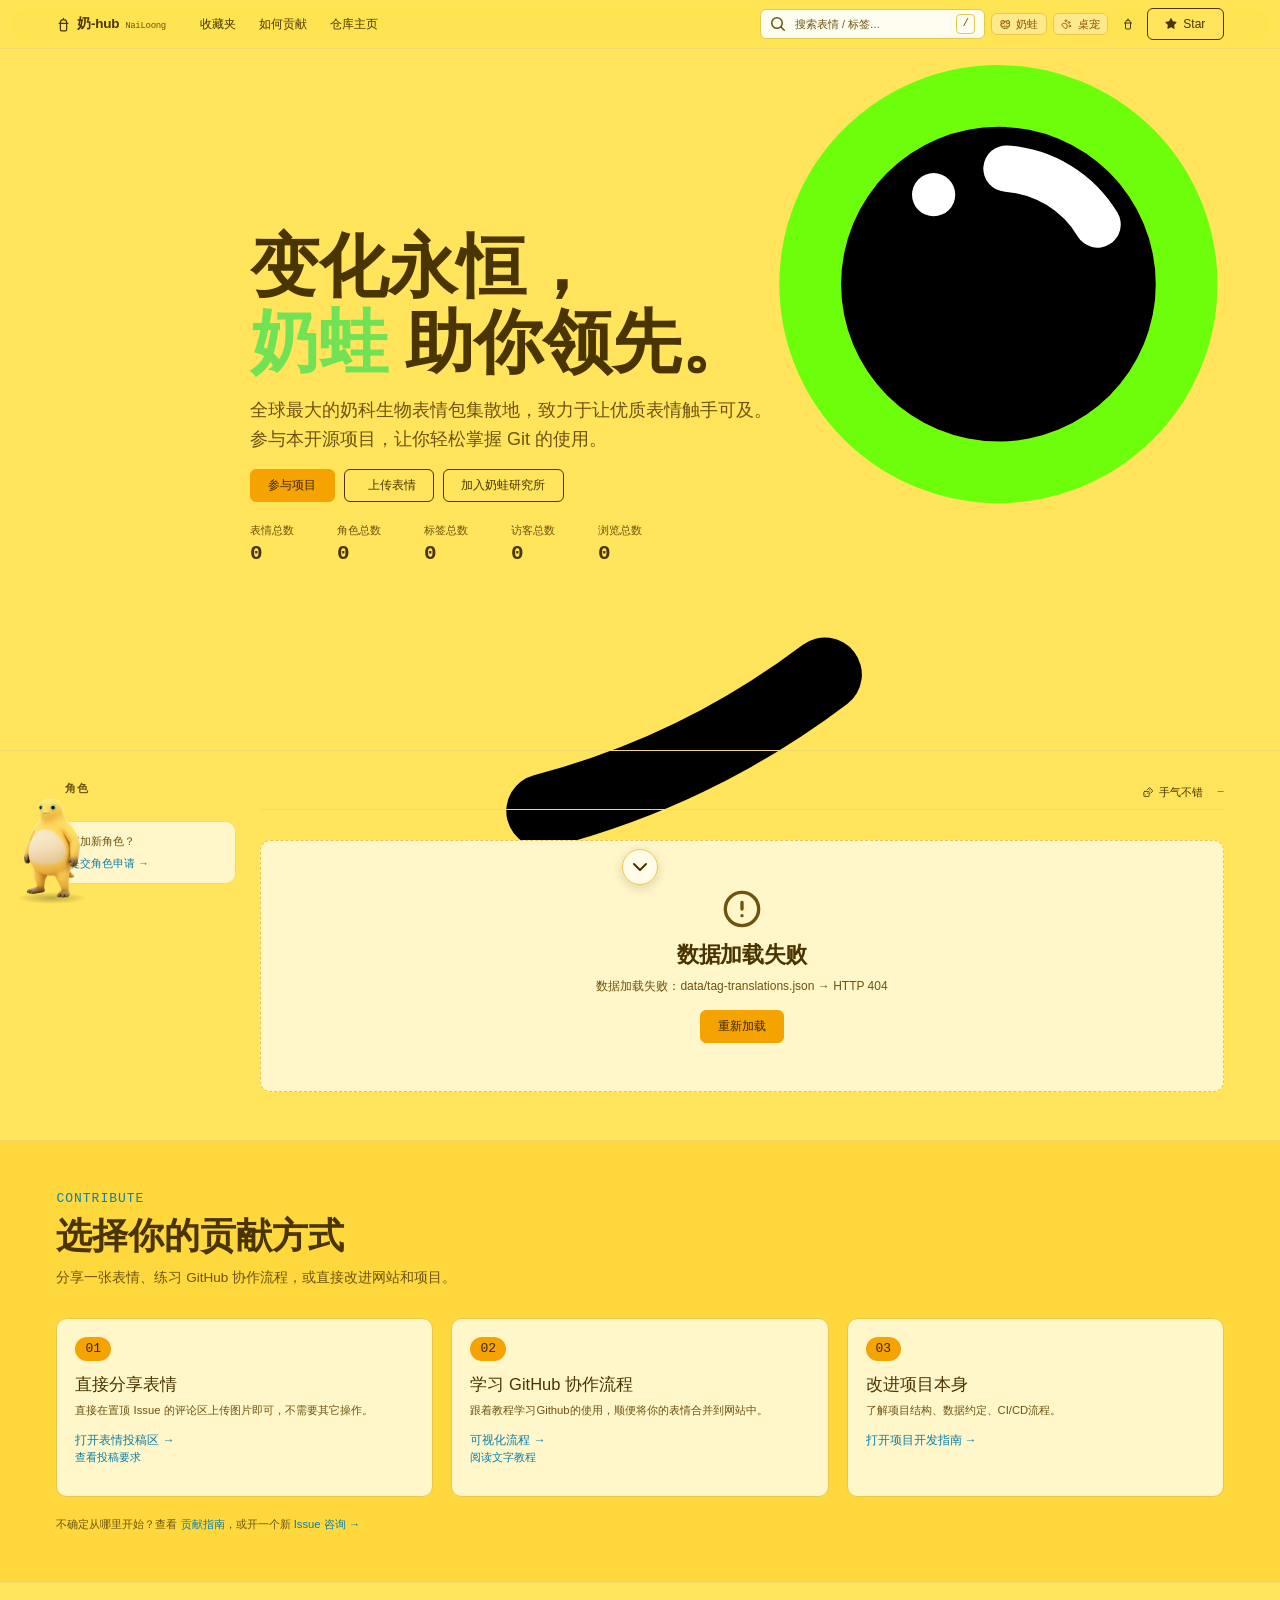
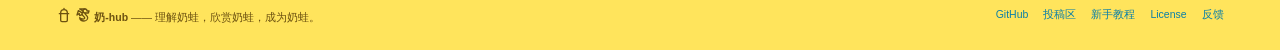
==== commit 61f71b08: "feat: 添加本地收藏夹并优化移动端导航" ====
--- a/index.html
+++ b/index.html
@@ -58,7 +58,7 @@
       </a>
 
       <nav class="header-nav" aria-label="主导航">
-        <a class="btn btn-ghost" href="#gallery">表情库</a>
+        <a class="btn btn-ghost" href="#favorites">收藏夹</a>
         <a class="btn btn-ghost" href="#contribute">如何贡献</a>
         <a class="btn btn-ghost" data-repo-link href="#" rel="noopener">仓库主页</a>
       </nav>
@@ -93,9 +93,9 @@
       </div>
 
       <nav class="mobile-nav" id="mobileNav" aria-label="移动端主导航" hidden>
-        <a href="#gallery">
-          <span class="mobile-nav-icon" aria-hidden="true"><svg viewBox="0 0 16 16" fill="none"><rect x="2" y="2" width="5" height="5" rx="1" stroke="currentColor" stroke-width="1.4"/><rect x="9" y="2" width="5" height="5" rx="1" stroke="currentColor" stroke-width="1.4"/><rect x="2" y="9" width="5" height="5" rx="1" stroke="currentColor" stroke-width="1.4"/><rect x="9" y="9" width="5" height="5" rx="1" stroke="currentColor" stroke-width="1.4"/></svg></span>
-          <span>表情库</span>
+        <a href="#favorites">
+          <span class="mobile-nav-icon" aria-hidden="true"><svg viewBox="0 0 16 16" fill="none"><path d="m8 1.75 1.94 3.93 4.34.63-3.14 3.06.74 4.32L8 11.65l-3.88 2.04.74-4.32L1.72 6.31l4.34-.63L8 1.75Z" stroke="currentColor" stroke-width="1.3" stroke-linejoin="round"/></svg></span>
+          <span>收藏夹</span>
         </a>
         <a href="#contribute">
           <span class="mobile-nav-icon" aria-hidden="true"><svg viewBox="0 0 16 16" fill="none"><path d="M8 2.25v11.5M2.25 8h11.5" stroke="currentColor" stroke-width="1.6" stroke-linecap="round"/><circle cx="8" cy="8" r="6.25" stroke="currentColor" stroke-width="1.2"/></svg></span>
@@ -190,6 +190,10 @@
     </aside>
 
     <div class="content" id="gallery">
+      <div class="favorites-heading" id="favoritesHeading" hidden>
+        <div><h2>收藏夹</h2><p id="favoritesCount" role="status" aria-live="polite"></p></div>
+        <a class="btn btn-ghost" href="#/">返回表情库</a>
+      </div>
       <p class="role-intro" id="roleIntro" hidden></p>
       <div class="toolbar">
         <div class="tabs" id="subTabs" role="tablist" aria-label="表情类型"></div>
--- a/assets/css/style.css
+++ b/assets/css/style.css
@@ -342,8 +342,10 @@
   border-color: #e0b93f;
 }
 
-:root[data-theme="naiwa"] .card:hover {
-  transform: translateY(-6px) rotate(-0.3deg);
+@media (hover: hover) and (pointer: fine) {
+  :root[data-theme="naiwa"] .card:hover {
+    transform: translateY(-6px) rotate(-0.3deg);
+  }
 }
 
 :root[data-theme="naiwa"] .btn-ghost.is-on,
@@ -1726,14 +1728,16 @@
   will-change: transform, opacity;
 }
 
-.card:hover {
+@media (hover: hover) and (pointer: fine) {
+  .card:hover {
   border-color: var(--accent);
   box-shadow: var(--glow);
   transform: translateY(-4px);
-}
-
-.card:active {
-  transform: translateY(-1px);
+  }
+
+  .card:active {
+    transform: translateY(-1px);
+  }
 }
 
 @keyframes card-in {
@@ -1859,7 +1863,10 @@
 }
 
 .card:hover .download-btn,
-.download-btn:focus-visible {
+.card:hover .favorite-btn,
+.download-btn:focus-visible,
+.favorite-btn:focus-visible,
+.favorite-btn.is-on {
   opacity: 1;
 }
 
@@ -2126,6 +2133,61 @@
   overflow: visible;
   padding: 0.75rem 1.25rem;
   font-size: 1rem;
+}
+
+.favorite-btn {
+  position: relative;
+  z-index: 2;
+  margin-left: 0;
+  flex: none;
+  color: var(--muted);
+  opacity: 0;
+  transition: opacity 150ms ease-out, color 150ms ease-out, background-color 150ms ease-out;
+}
+
+.download-btn {
+  margin-left: auto;
+}
+
+.favorite-btn svg {
+  width: 1rem;
+  height: 1rem;
+  fill: none;
+  stroke: currentColor;
+  stroke-linecap: round;
+  stroke-linejoin: round;
+  stroke-width: 1.35;
+}
+
+.favorite-btn:hover,
+.favorite-btn.is-on {
+  color: #d99a00;
+}
+
+.favorite-btn.is-on svg {
+  fill: currentColor;
+}
+
+.favorites-heading {
+  display: flex;
+  align-items: center;
+  justify-content: space-between;
+  gap: var(--sp-4);
+  margin-bottom: var(--sp-5);
+}
+
+.favorites-heading[hidden] {
+  display: none;
+}
+
+.favorites-heading h2 {
+  font-size: 1.5rem;
+  font-weight: 600;
+}
+
+.favorites-heading p {
+  color: var(--muted);
+  font-size: 0.875rem;
 }
 
 .pet.is-intro-pet .pet-intro-label {
@@ -2700,7 +2762,8 @@
 }
 
 @media (max-width: 767px) {
-  .download-btn {
+  .download-btn,
+  .favorite-btn {
     opacity: 1;
   }
 
@@ -3133,7 +3196,7 @@
   .site-header .header-inner {
     display: grid;
     grid-template-columns: auto minmax(0, 1fr) auto auto;
-    grid-template-rows: 44px;
+    grid-template-rows: 44px auto;
     gap: 0 var(--sp-2);
     height: auto;
     padding-top: var(--sp-2);
@@ -3185,26 +3248,38 @@
   }
 
   .mobile-nav:not([hidden]) {
+    position: relative;
+    display: grid;
+    grid-column: 1 / -1;
+    grid-row: 2;
+    width: 100%;
+    gap: 3px;
+    margin-top: var(--sp-2);
+    padding: var(--sp-2) 0;
+    animation: mobile-nav-in 180ms cubic-bezier(0.2, 0.75, 0.3, 1) both;
+  }
+
+  .mobile-nav:not([hidden])::before {
     position: absolute;
-    top: calc(100% + 6px);
-    right: var(--sp-4);
-    z-index: 40;
-    display: grid;
-    width: min(264px, calc(100vw - 32px));
-    gap: 3px;
-    padding: 6px;
-    border: 1px solid var(--border);
-    border-radius: var(--r-sm);
+    z-index: -1;
+    inset: 0 calc((100vw - 100%) / -2);
     background: var(--surface);
-    box-shadow: 0 18px 48px rgba(0, 0, 0, 0.25);
-    backdrop-filter: blur(16px) saturate(140%);
-    transform-origin: top right;
-    animation: mobile-nav-in 150ms cubic-bezier(0.2, 0.75, 0.3, 1) both;
+    content: "";
+  }
+
+  .mobile-nav[hidden] {
+    display: none;
   }
 
   @keyframes mobile-nav-in {
-    from { opacity: 0; transform: translateY(-5px) scale(0.98); }
+    from { opacity: 0; transform: translateY(-8px); }
     to { opacity: 1; transform: none; }
+  }
+
+  @media (prefers-reduced-motion: reduce) {
+    .mobile-nav:not([hidden]) {
+      animation: none;
+    }
   }
 
   .mobile-nav a,
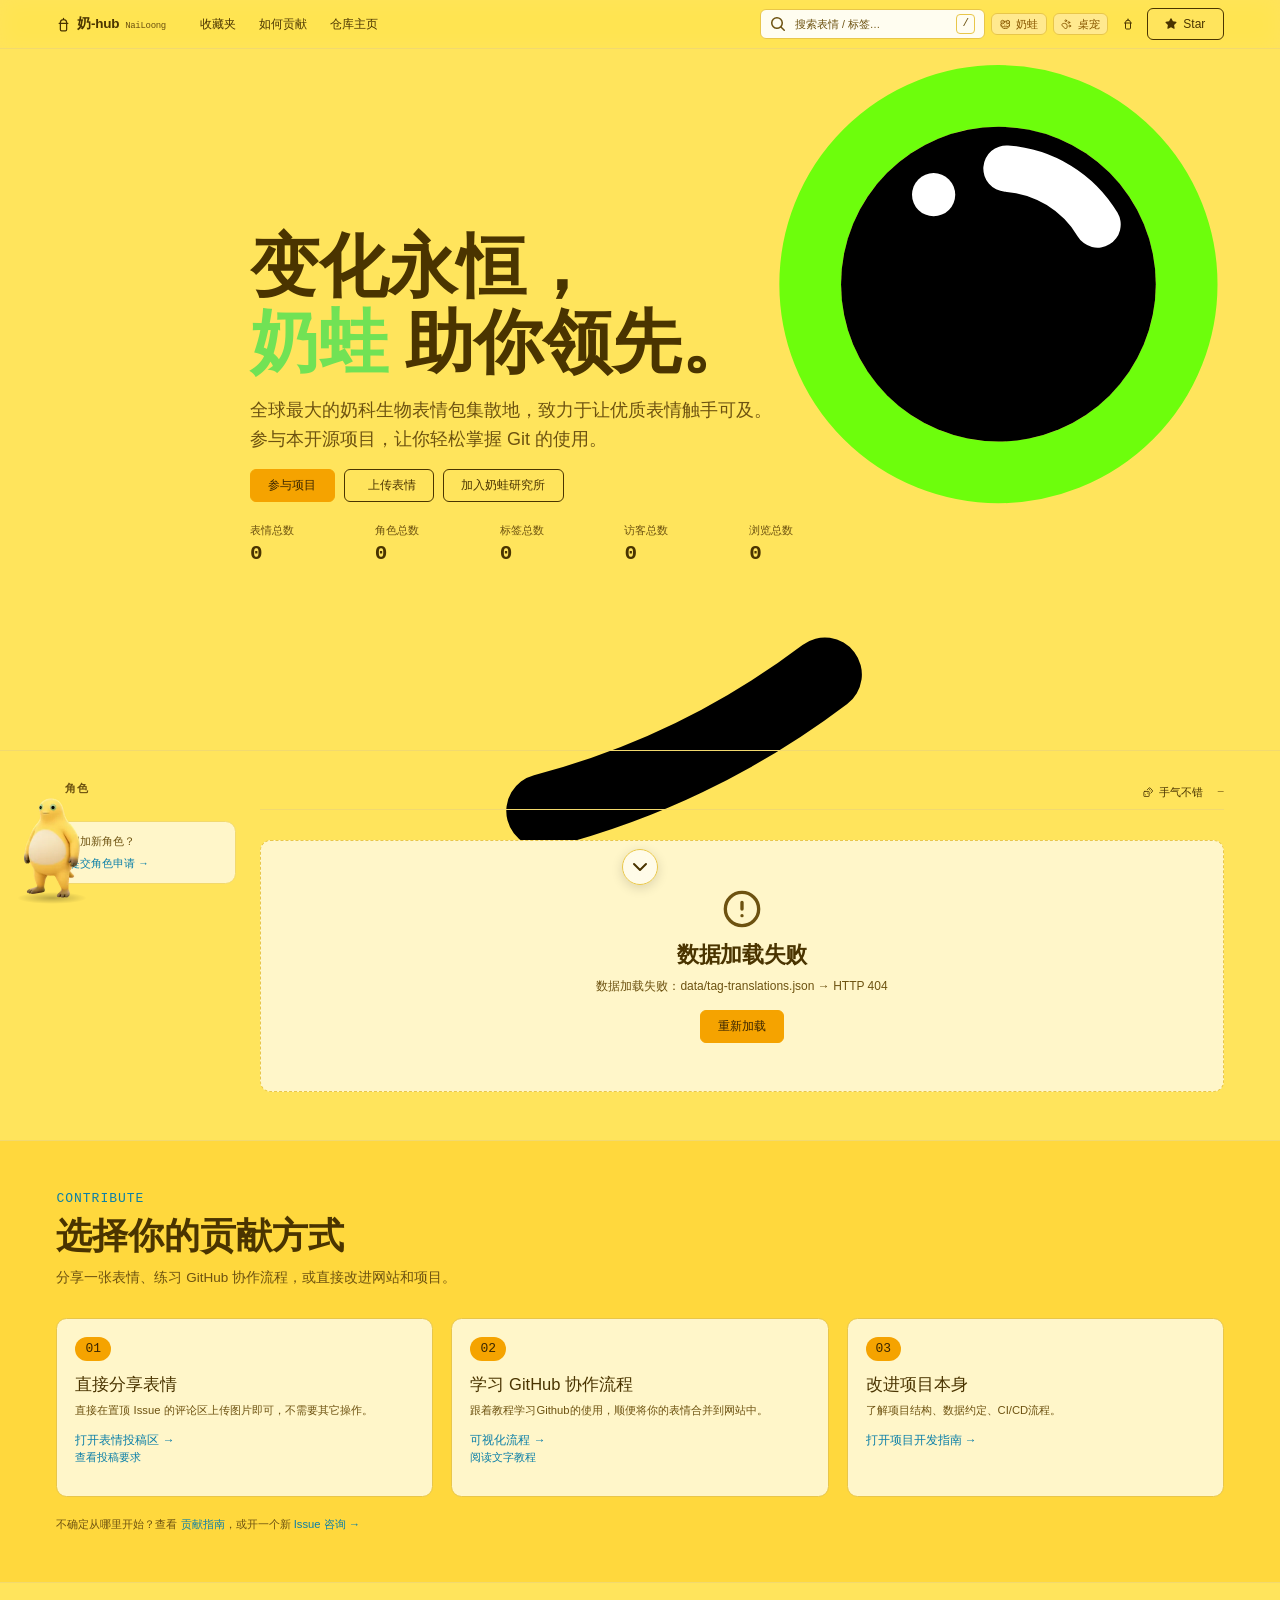
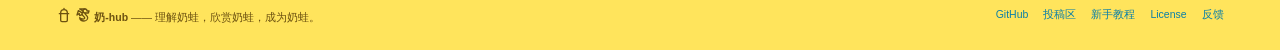
==== commit 23db870b: "feat: 导航页开发中提示" ====
--- a/index.html
+++ b/index.html
@@ -152,19 +152,19 @@
   </section>
 
   <nav class="hero-visual" aria-label="奶-hub板块">
-    <a class="hero-tile t1" href="games.html" aria-label="游戏">
+    <a class="hero-tile t1" href="#" data-coming-soon aria-label="奶蛙游戏，正在开发中">
       <span class="hero-art hero-art-games" data-art="assets/pet/naiwa-games.webp" aria-hidden="true"></span>
       <span class="hero-label">奶蛙游戏</span>
     </a>
-    <a class="hero-tile t2" href="tools.html" aria-label="工具">
+    <a class="hero-tile t2" href="https://tools.nai-hub.com" target="_blank" rel="noopener noreferrer" aria-label="奶蛙工具，在新标签页打开">
       <span class="hero-art hero-art-tools" data-art="assets/pet/naiwa-tools.webp" aria-hidden="true"></span>
       <span class="hero-label">奶蛙工具</span>
     </a>
-    <a class="hero-tile t3" href="winners.html" aria-label="排行榜">
+    <a class="hero-tile t3" href="#" data-coming-soon aria-label="奶蛙排行榜，正在开发中">
       <span class="hero-art hero-art-winners" data-art="assets/pet/Winners.webp" aria-hidden="true"></span>
       <span class="hero-label">奶蛙排行榜</span>
     </a>
-    <a class="hero-tile t4" href="other.html" aria-label="其它">
+    <a class="hero-tile t4" href="#" data-coming-soon aria-label="奇思妙想，正在开发中">
       <span class="hero-art hero-art-other" data-art="pet-sheet" aria-hidden="true"></span>
       <span class="hero-label">奇思妙想</span>
     </a>
@@ -348,6 +348,11 @@
     </div>
   </dialog>
 
+  <dialog class="coming-soon-dialog" id="comingSoonDialog" aria-labelledby="comingSoonMessage">
+    <p id="comingSoonMessage">正在开发中，敬请期待！</p>
+    <button class="btn btn-primary" id="comingSoonClose" type="button">知道了</button>
+  </dialog>
+
   <div class="toast" id="toast" role="status" aria-live="polite" hidden></div>
 
   <noscript>
--- a/assets/css/style.css
+++ b/assets/css/style.css
@@ -58,7 +58,7 @@
     font-size: clamp(12px, 0.75vw, 18px);
   }
 
-  :root.home-page .hero.hero-no-visual .hero-inner {
+  :root.home-page .hero-inner {
     width: min(100%, max(68rem, 60vw));
   }
 }
@@ -791,8 +791,8 @@
 
 .hero-inner {
   display: grid;
-  grid-template-columns: minmax(0, 1.1fr) minmax(0, 0.9fr);
-  gap: var(--sp-12);
+  grid-template-columns: minmax(0, 1fr);
+  width: min(100%, 68rem);
   align-items: center;
 }
 
@@ -969,12 +969,15 @@
 }
 
 .stat dd {
+  min-width: 8ch;
+  min-height: 1.2em;
   font-family: var(--mono);
   font-size: 1.75rem;
   font-weight: 600;
   letter-spacing: -0.5px;
+  font-variant-numeric: tabular-nums;
+  white-space: nowrap;
   color: var(--text);
-  overflow-wrap: anywhere;
 }
 
 .hero-visual {
@@ -1278,6 +1281,10 @@
   visibility: visible !important;
 }
 
+html.home-intro-active body > .coming-soon-dialog[open] {
+  visibility: visible !important;
+}
+
 .intro-skip {
   position: fixed;
   left: 50%;
@@ -1324,13 +1331,6 @@
 
 .hero-visual.is-finished {
   display: none;
-}
-
-.hero.hero-no-visual .hero-inner {
-  grid-template-columns: minmax(0, 1fr);
-  width: min(100%, 68rem);
-  margin-right: auto;
-  margin-left: auto;
 }
 
 /* ---------- Layout ---------- */
@@ -1900,6 +1900,8 @@
 /* ---------- Original image dialog ---------- */
 .image-dialog {
   width: min(1100px, calc(100vw - 32px));
+  height: min(820px, calc(100vh - 32px));
+  height: min(820px, calc(100dvh - 32px));
   max-width: none;
   max-height: calc(100vh - 32px);
   max-height: calc(100dvh - 32px);
@@ -1921,6 +1923,7 @@
 .image-dialog-content {
   display: grid;
   grid-template-rows: auto auto minmax(0, 1fr);
+  height: 100%;
   max-height: calc(100vh - 32px);
   max-height: calc(100dvh - 32px);
 }
@@ -1991,16 +1994,17 @@
   position: relative;
   display: grid;
   place-items: center;
-  min-height: 180px;
+  min-height: 0;
   overflow: auto;
   padding: var(--sp-4);
   background: var(--bg-subtle);
 }
 
 .image-dialog-stage img {
+  min-width: 0;
+  min-height: 0;
   max-width: 100%;
-  max-height: calc(100vh - 112px);
-  max-height: calc(100dvh - 112px);
+  max-height: 100%;
   width: auto;
   height: auto;
   object-fit: contain;
@@ -2773,11 +2777,14 @@
 
   .image-dialog {
     width: calc(100vw - 16px);
+    height: calc(100vh - 16px);
+    height: calc(100dvh - 16px);
     max-height: calc(100vh - 16px);
     max-height: calc(100dvh - 16px);
   }
 
   .image-dialog-content {
+    height: 100%;
     max-height: calc(100vh - 16px);
     max-height: calc(100dvh - 16px);
   }
@@ -2792,13 +2799,8 @@
   }
 
   .image-dialog-stage {
-    min-height: 120px;
+    min-height: 0;
     padding: var(--sp-2);
-  }
-
-  .image-dialog-stage img {
-    max-height: calc(100vh - 80px);
-    max-height: calc(100dvh - 80px);
   }
 
   .hero {
@@ -2829,7 +2831,13 @@
   }
 
   .hero-stats {
+    display: grid;
+    grid-template-columns: repeat(3, minmax(0, 1fr));
     gap: var(--sp-6);
+  }
+
+  .hero-stats .stat dd {
+    min-width: 0;
   }
 
   .hero-actions .btn { min-height: 3rem; font-size: 1rem; }
@@ -2975,6 +2983,35 @@
   backdrop-filter: blur(4px);
 }
 
+.coming-soon-dialog {
+  justify-items: center;
+  gap: var(--sp-5);
+  width: min(360px, calc(100vw - 32px));
+  max-width: none;
+  margin: auto;
+  padding: var(--sp-8);
+  border: 1px solid var(--border);
+  border-radius: var(--r-md);
+  background: var(--surface);
+  color: var(--text);
+  text-align: center;
+  box-shadow: 0 24px 80px rgba(0, 0, 0, 0.45);
+}
+
+.coming-soon-dialog[open] {
+  display: grid;
+}
+
+.coming-soon-dialog::backdrop {
+  background: rgba(1, 4, 9, 0.76);
+  backdrop-filter: blur(4px);
+}
+
+.coming-soon-dialog p {
+  font-size: 18px;
+  line-height: 1.5;
+}
+
 .upload-dialog-content {
   display: grid;
   grid-template-rows: auto minmax(0, 1fr);
